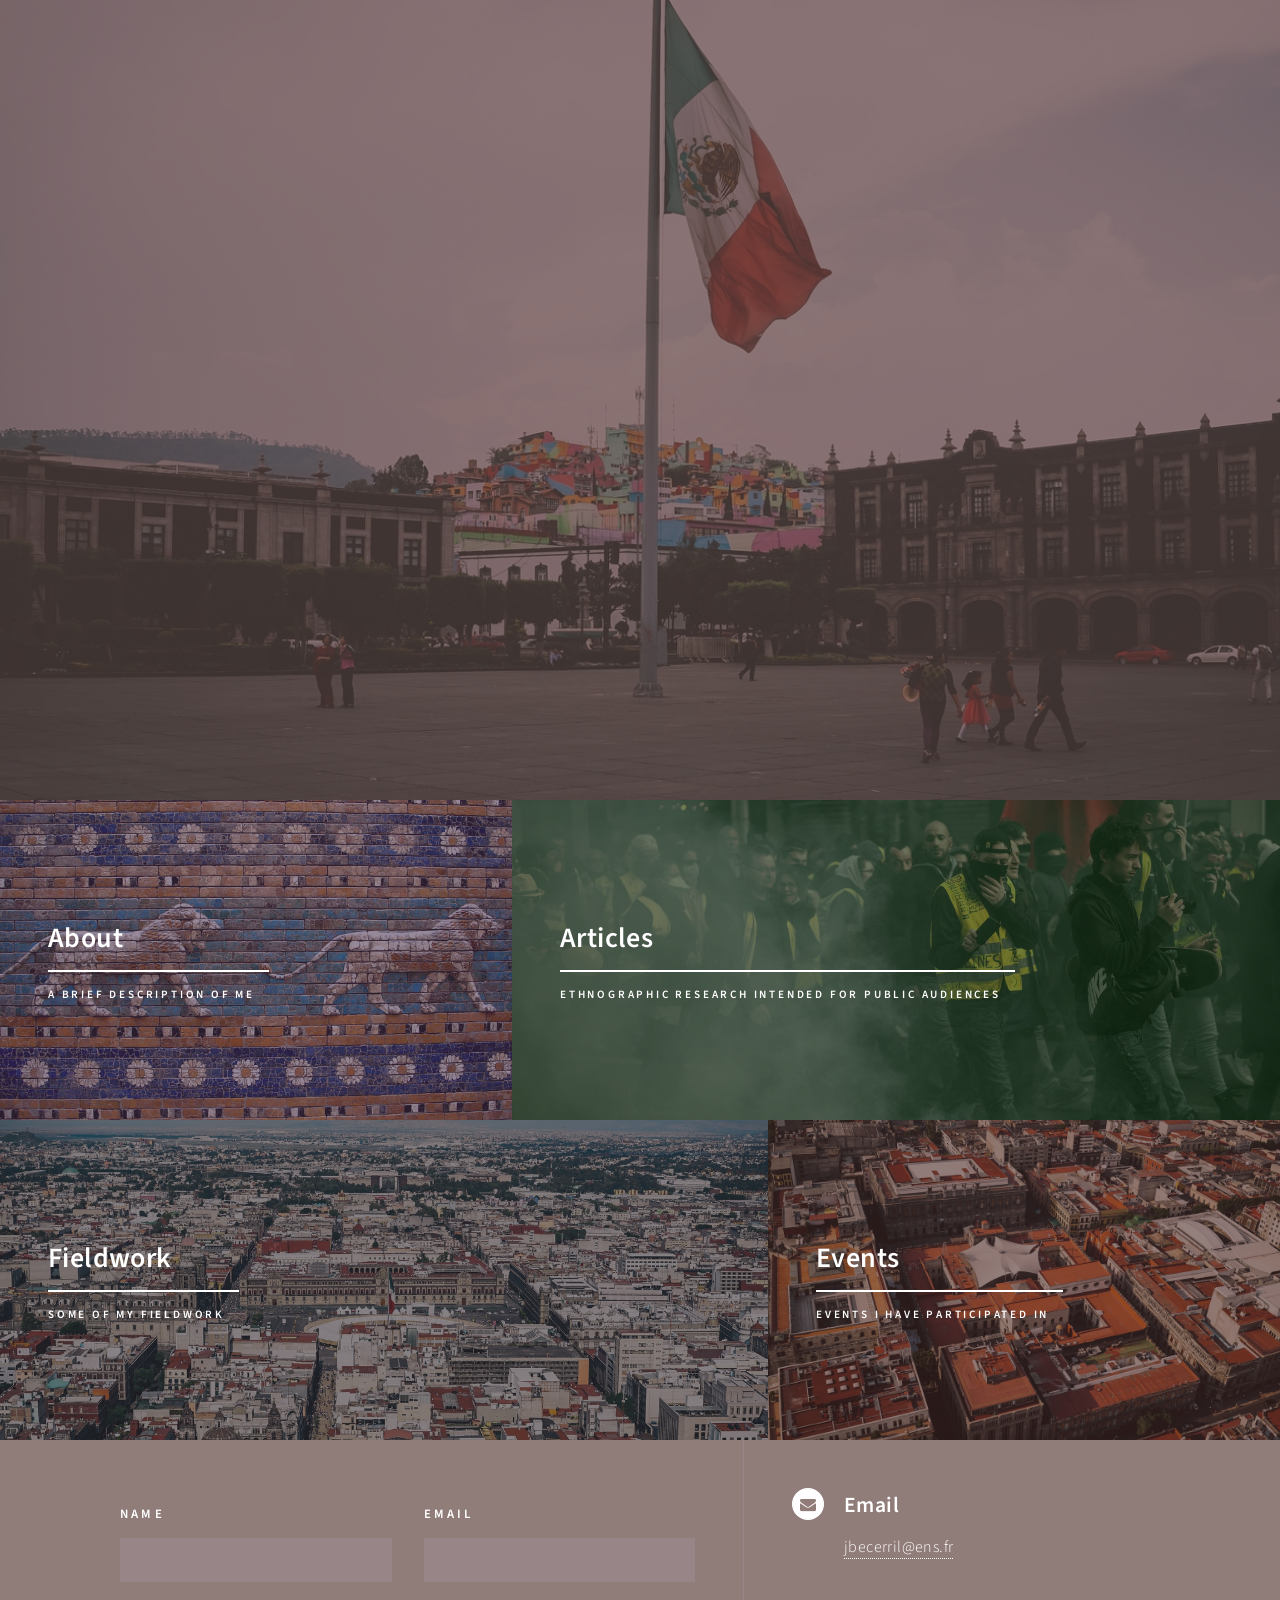
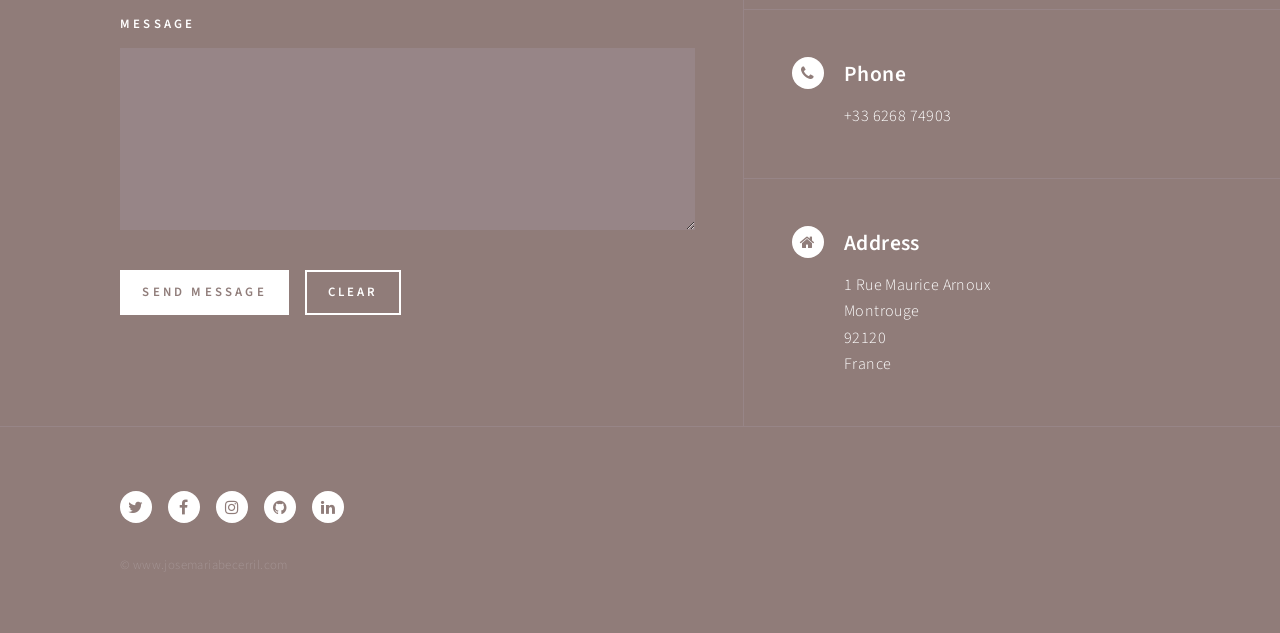
==== index.html @ acc0a47c "Updates" ====
<!DOCTYPE html><html><head><meta charSet="utf-8"/><meta http-equiv="x-ua-compatible" content="ie=edge"/><meta name="viewport" content="width=device-width, initial-scale=1, shrink-to-fit=no"/><style data-href="/styles.4d362a9e0bb2871813bd.css">@import url(https://fonts.googleapis.com/css?family=Source+Sans+Pro:300,300italic,600,600italic);
/*!
 *  Font Awesome 4.7.0 by @davegandy - http://fontawesome.io - @fontawesome
 *  License - http://fontawesome.io/license (Font: SIL OFL 1.1, CSS: MIT License)
 */@font-face{font-family:FontAwesome;src:url(/static/fontawesome-webfont-674f50d287a8c48dc19ba404d20fe713.eot);src:url(/static/fontawesome-webfont-674f50d287a8c48dc19ba404d20fe713.eot?#iefix&v=4.7.0) format("embedded-opentype"),url(/static/fontawesome-webfont-af7ae505a9eed503f8b8e6982036873e.woff2) format("woff2"),url(/static/fontawesome-webfont-fee66e712a8a08eef5805a46892932ad.woff) format("woff"),url(/static/fontawesome-webfont-b06871f281fee6b241d60582ae9369b9.ttf) format("truetype"),url(/static/fontawesome-webfont-acf3dcb7ff752b5296ca23ba2c7c2606.svg#fontawesomeregular) format("svg");font-weight:400;font-style:normal}.fa{display:inline-block;font:normal normal normal 14px/1 FontAwesome;font-size:inherit;text-rendering:auto;-webkit-font-smoothing:antialiased;-moz-osx-font-smoothing:grayscale}.fa-lg{font-size:1.33333333em;line-height:.75em;vertical-align:-15%}.fa-2x{font-size:2em}.fa-3x{font-size:3em}.fa-4x{font-size:4em}.fa-5x{font-size:5em}.fa-fw{width:1.28571429em;text-align:center}.fa-ul{padding-left:0;margin-left:2.14285714em;list-style-type:none}.fa-ul>li{position:relative}.fa-li{position:absolute;left:-2.14285714em;width:2.14285714em;top:.14285714em;text-align:center}.fa-li.fa-lg{left:-1.85714286em}.fa-border{padding:.2em .25em .15em;border:.08em solid #eee;border-radius:.1em}.fa-pull-left{float:left}.fa-pull-right{float:right}.fa.fa-pull-left{margin-right:.3em}.fa.fa-pull-right{margin-left:.3em}.pull-right{float:right}.pull-left{float:left}.fa.pull-left{margin-right:.3em}.fa.pull-right{margin-left:.3em}.fa-spin{animation:fa-spin 2s linear infinite}.fa-pulse{animation:fa-spin 1s steps(8) infinite}@keyframes fa-spin{0%{transform:rotate(0deg)}to{transform:rotate(359deg)}}.fa-rotate-90{-ms-filter:"progid:DXImageTransform.Microsoft.BasicImage(rotation=1)";transform:rotate(90deg)}.fa-rotate-180{-ms-filter:"progid:DXImageTransform.Microsoft.BasicImage(rotation=2)";transform:rotate(180deg)}.fa-rotate-270{-ms-filter:"progid:DXImageTransform.Microsoft.BasicImage(rotation=3)";transform:rotate(270deg)}.fa-flip-horizontal{-ms-filter:"progid:DXImageTransform.Microsoft.BasicImage(rotation=0, mirror=1)";transform:scaleX(-1)}.fa-flip-vertical{-ms-filter:"progid:DXImageTransform.Microsoft.BasicImage(rotation=2, mirror=1)";transform:scaleY(-1)}:root .fa-flip-horizontal,:root .fa-flip-vertical,:root .fa-rotate-90,:root .fa-rotate-180,:root .fa-rotate-270{-webkit-filter:none;filter:none}.fa-stack{position:relative;display:inline-block;width:2em;height:2em;line-height:2em;vertical-align:middle}.fa-stack-1x,.fa-stack-2x{position:absolute;left:0;width:100%;text-align:center}.fa-stack-1x{line-height:inherit}.fa-stack-2x{font-size:2em}.fa-inverse{color:#fff}.fa-glass:before{content:"\F000"}.fa-music:before{content:"\F001"}.fa-search:before{content:"\F002"}.fa-envelope-o:before{content:"\F003"}.fa-heart:before{content:"\F004"}.fa-star:before{content:"\F005"}.fa-star-o:before{content:"\F006"}.fa-user:before{content:"\F007"}.fa-film:before{content:"\F008"}.fa-th-large:before{content:"\F009"}.fa-th:before{content:"\F00A"}.fa-th-list:before{content:"\F00B"}.fa-check:before{content:"\F00C"}.fa-close:before,.fa-remove:before,.fa-times:before{content:"\F00D"}.fa-search-plus:before{content:"\F00E"}.fa-search-minus:before{content:"\F010"}.fa-power-off:before{content:"\F011"}.fa-signal:before{content:"\F012"}.fa-cog:before,.fa-gear:before{content:"\F013"}.fa-trash-o:before{content:"\F014"}.fa-home:before{content:"\F015"}.fa-file-o:before{content:"\F016"}.fa-clock-o:before{content:"\F017"}.fa-road:before{content:"\F018"}.fa-download:before{content:"\F019"}.fa-arrow-circle-o-down:before{content:"\F01A"}.fa-arrow-circle-o-up:before{content:"\F01B"}.fa-inbox:before{content:"\F01C"}.fa-play-circle-o:before{content:"\F01D"}.fa-repeat:before,.fa-rotate-right:before{content:"\F01E"}.fa-refresh:before{content:"\F021"}.fa-list-alt:before{content:"\F022"}.fa-lock:before{content:"\F023"}.fa-flag:before{content:"\F024"}.fa-headphones:before{content:"\F025"}.fa-volume-off:before{content:"\F026"}.fa-volume-down:before{content:"\F027"}.fa-volume-up:before{content:"\F028"}.fa-qrcode:before{content:"\F029"}.fa-barcode:before{content:"\F02A"}.fa-tag:before{content:"\F02B"}.fa-tags:before{content:"\F02C"}.fa-book:before{content:"\F02D"}.fa-bookmark:before{content:"\F02E"}.fa-print:before{content:"\F02F"}.fa-camera:before{content:"\F030"}.fa-font:before{content:"\F031"}.fa-bold:before{content:"\F032"}.fa-italic:before{content:"\F033"}.fa-text-height:before{content:"\F034"}.fa-text-width:before{content:"\F035"}.fa-align-left:before{content:"\F036"}.fa-align-center:before{content:"\F037"}.fa-align-right:before{content:"\F038"}.fa-align-justify:before{content:"\F039"}.fa-list:before{content:"\F03A"}.fa-dedent:before,.fa-outdent:before{content:"\F03B"}.fa-indent:before{content:"\F03C"}.fa-video-camera:before{content:"\F03D"}.fa-image:before,.fa-photo:before,.fa-picture-o:before{content:"\F03E"}.fa-pencil:before{content:"\F040"}.fa-map-marker:before{content:"\F041"}.fa-adjust:before{content:"\F042"}.fa-tint:before{content:"\F043"}.fa-edit:before,.fa-pencil-square-o:before{content:"\F044"}.fa-share-square-o:before{content:"\F045"}.fa-check-square-o:before{content:"\F046"}.fa-arrows:before{content:"\F047"}.fa-step-backward:before{content:"\F048"}.fa-fast-backward:before{content:"\F049"}.fa-backward:before{content:"\F04A"}.fa-play:before{content:"\F04B"}.fa-pause:before{content:"\F04C"}.fa-stop:before{content:"\F04D"}.fa-forward:before{content:"\F04E"}.fa-fast-forward:before{content:"\F050"}.fa-step-forward:before{content:"\F051"}.fa-eject:before{content:"\F052"}.fa-chevron-left:before{content:"\F053"}.fa-chevron-right:before{content:"\F054"}.fa-plus-circle:before{content:"\F055"}.fa-minus-circle:before{content:"\F056"}.fa-times-circle:before{content:"\F057"}.fa-check-circle:before{content:"\F058"}.fa-question-circle:before{content:"\F059"}.fa-info-circle:before{content:"\F05A"}.fa-crosshairs:before{content:"\F05B"}.fa-times-circle-o:before{content:"\F05C"}.fa-check-circle-o:before{content:"\F05D"}.fa-ban:before{content:"\F05E"}.fa-arrow-left:before{content:"\F060"}.fa-arrow-right:before{content:"\F061"}.fa-arrow-up:before{content:"\F062"}.fa-arrow-down:before{content:"\F063"}.fa-mail-forward:before,.fa-share:before{content:"\F064"}.fa-expand:before{content:"\F065"}.fa-compress:before{content:"\F066"}.fa-plus:before{content:"\F067"}.fa-minus:before{content:"\F068"}.fa-asterisk:before{content:"\F069"}.fa-exclamation-circle:before{content:"\F06A"}.fa-gift:before{content:"\F06B"}.fa-leaf:before{content:"\F06C"}.fa-fire:before{content:"\F06D"}.fa-eye:before{content:"\F06E"}.fa-eye-slash:before{content:"\F070"}.fa-exclamation-triangle:before,.fa-warning:before{content:"\F071"}.fa-plane:before{content:"\F072"}.fa-calendar:before{content:"\F073"}.fa-random:before{content:"\F074"}.fa-comment:before{content:"\F075"}.fa-magnet:before{content:"\F076"}.fa-chevron-up:before{content:"\F077"}.fa-chevron-down:before{content:"\F078"}.fa-retweet:before{content:"\F079"}.fa-shopping-cart:before{content:"\F07A"}.fa-folder:before{content:"\F07B"}.fa-folder-open:before{content:"\F07C"}.fa-arrows-v:before{content:"\F07D"}.fa-arrows-h:before{content:"\F07E"}.fa-bar-chart-o:before,.fa-bar-chart:before{content:"\F080"}.fa-twitter-square:before{content:"\F081"}.fa-facebook-square:before{content:"\F082"}.fa-camera-retro:before{content:"\F083"}.fa-key:before{content:"\F084"}.fa-cogs:before,.fa-gears:before{content:"\F085"}.fa-comments:before{content:"\F086"}.fa-thumbs-o-up:before{content:"\F087"}.fa-thumbs-o-down:before{content:"\F088"}.fa-star-half:before{content:"\F089"}.fa-heart-o:before{content:"\F08A"}.fa-sign-out:before{content:"\F08B"}.fa-linkedin-square:before{content:"\F08C"}.fa-thumb-tack:before{content:"\F08D"}.fa-external-link:before{content:"\F08E"}.fa-sign-in:before{content:"\F090"}.fa-trophy:before{content:"\F091"}.fa-github-square:before{content:"\F092"}.fa-upload:before{content:"\F093"}.fa-lemon-o:before{content:"\F094"}.fa-phone:before{content:"\F095"}.fa-square-o:before{content:"\F096"}.fa-bookmark-o:before{content:"\F097"}.fa-phone-square:before{content:"\F098"}.fa-twitter:before{content:"\F099"}.fa-facebook-f:before,.fa-facebook:before{content:"\F09A"}.fa-github:before{content:"\F09B"}.fa-unlock:before{content:"\F09C"}.fa-credit-card:before{content:"\F09D"}.fa-feed:before,.fa-rss:before{content:"\F09E"}.fa-hdd-o:before{content:"\F0A0"}.fa-bullhorn:before{content:"\F0A1"}.fa-bell:before{content:"\F0F3"}.fa-certificate:before{content:"\F0A3"}.fa-hand-o-right:before{content:"\F0A4"}.fa-hand-o-left:before{content:"\F0A5"}.fa-hand-o-up:before{content:"\F0A6"}.fa-hand-o-down:before{content:"\F0A7"}.fa-arrow-circle-left:before{content:"\F0A8"}.fa-arrow-circle-right:before{content:"\F0A9"}.fa-arrow-circle-up:before{content:"\F0AA"}.fa-arrow-circle-down:before{content:"\F0AB"}.fa-globe:before{content:"\F0AC"}.fa-wrench:before{content:"\F0AD"}.fa-tasks:before{content:"\F0AE"}.fa-filter:before{content:"\F0B0"}.fa-briefcase:before{content:"\F0B1"}.fa-arrows-alt:before{content:"\F0B2"}.fa-group:before,.fa-users:before{content:"\F0C0"}.fa-chain:before,.fa-link:before{content:"\F0C1"}.fa-cloud:before{content:"\F0C2"}.fa-flask:before{content:"\F0C3"}.fa-cut:before,.fa-scissors:before{content:"\F0C4"}.fa-copy:before,.fa-files-o:before{content:"\F0C5"}.fa-paperclip:before{content:"\F0C6"}.fa-floppy-o:before,.fa-save:before{content:"\F0C7"}.fa-square:before{content:"\F0C8"}.fa-bars:before,.fa-navicon:before,.fa-reorder:before{content:"\F0C9"}.fa-list-ul:before{content:"\F0CA"}.fa-list-ol:before{content:"\F0CB"}.fa-strikethrough:before{content:"\F0CC"}.fa-underline:before{content:"\F0CD"}.fa-table:before{content:"\F0CE"}.fa-magic:before{content:"\F0D0"}.fa-truck:before{content:"\F0D1"}.fa-pinterest:before{content:"\F0D2"}.fa-pinterest-square:before{content:"\F0D3"}.fa-google-plus-square:before{content:"\F0D4"}.fa-google-plus:before{content:"\F0D5"}.fa-money:before{content:"\F0D6"}.fa-caret-down:before{content:"\F0D7"}.fa-caret-up:before{content:"\F0D8"}.fa-caret-left:before{content:"\F0D9"}.fa-caret-right:before{content:"\F0DA"}.fa-columns:before{content:"\F0DB"}.fa-sort:before,.fa-unsorted:before{content:"\F0DC"}.fa-sort-desc:before,.fa-sort-down:before{content:"\F0DD"}.fa-sort-asc:before,.fa-sort-up:before{content:"\F0DE"}.fa-envelope:before{content:"\F0E0"}.fa-linkedin:before{content:"\F0E1"}.fa-rotate-left:before,.fa-undo:before{content:"\F0E2"}.fa-gavel:before,.fa-legal:before{content:"\F0E3"}.fa-dashboard:before,.fa-tachometer:before{content:"\F0E4"}.fa-comment-o:before{content:"\F0E5"}.fa-comments-o:before{content:"\F0E6"}.fa-bolt:before,.fa-flash:before{content:"\F0E7"}.fa-sitemap:before{content:"\F0E8"}.fa-umbrella:before{content:"\F0E9"}.fa-clipboard:before,.fa-paste:before{content:"\F0EA"}.fa-lightbulb-o:before{content:"\F0EB"}.fa-exchange:before{content:"\F0EC"}.fa-cloud-download:before{content:"\F0ED"}.fa-cloud-upload:before{content:"\F0EE"}.fa-user-md:before{content:"\F0F0"}.fa-stethoscope:before{content:"\F0F1"}.fa-suitcase:before{content:"\F0F2"}.fa-bell-o:before{content:"\F0A2"}.fa-coffee:before{content:"\F0F4"}.fa-cutlery:before{content:"\F0F5"}.fa-file-text-o:before{content:"\F0F6"}.fa-building-o:before{content:"\F0F7"}.fa-hospital-o:before{content:"\F0F8"}.fa-ambulance:before{content:"\F0F9"}.fa-medkit:before{content:"\F0FA"}.fa-fighter-jet:before{content:"\F0FB"}.fa-beer:before{content:"\F0FC"}.fa-h-square:before{content:"\F0FD"}.fa-plus-square:before{content:"\F0FE"}.fa-angle-double-left:before{content:"\F100"}.fa-angle-double-right:before{content:"\F101"}.fa-angle-double-up:before{content:"\F102"}.fa-angle-double-down:before{content:"\F103"}.fa-angle-left:before{content:"\F104"}.fa-angle-right:before{content:"\F105"}.fa-angle-up:before{content:"\F106"}.fa-angle-down:before{content:"\F107"}.fa-desktop:before{content:"\F108"}.fa-laptop:before{content:"\F109"}.fa-tablet:before{content:"\F10A"}.fa-mobile-phone:before,.fa-mobile:before{content:"\F10B"}.fa-circle-o:before{content:"\F10C"}.fa-quote-left:before{content:"\F10D"}.fa-quote-right:before{content:"\F10E"}.fa-spinner:before{content:"\F110"}.fa-circle:before{content:"\F111"}.fa-mail-reply:before,.fa-reply:before{content:"\F112"}.fa-github-alt:before{content:"\F113"}.fa-folder-o:before{content:"\F114"}.fa-folder-open-o:before{content:"\F115"}.fa-smile-o:before{content:"\F118"}.fa-frown-o:before{content:"\F119"}.fa-meh-o:before{content:"\F11A"}.fa-gamepad:before{content:"\F11B"}.fa-keyboard-o:before{content:"\F11C"}.fa-flag-o:before{content:"\F11D"}.fa-flag-checkered:before{content:"\F11E"}.fa-terminal:before{content:"\F120"}.fa-code:before{content:"\F121"}.fa-mail-reply-all:before,.fa-reply-all:before{content:"\F122"}.fa-star-half-empty:before,.fa-star-half-full:before,.fa-star-half-o:before{content:"\F123"}.fa-location-arrow:before{content:"\F124"}.fa-crop:before{content:"\F125"}.fa-code-fork:before{content:"\F126"}.fa-chain-broken:before,.fa-unlink:before{content:"\F127"}.fa-question:before{content:"\F128"}.fa-info:before{content:"\F129"}.fa-exclamation:before{content:"\F12A"}.fa-superscript:before{content:"\F12B"}.fa-subscript:before{content:"\F12C"}.fa-eraser:before{content:"\F12D"}.fa-puzzle-piece:before{content:"\F12E"}.fa-microphone:before{content:"\F130"}.fa-microphone-slash:before{content:"\F131"}.fa-shield:before{content:"\F132"}.fa-calendar-o:before{content:"\F133"}.fa-fire-extinguisher:before{content:"\F134"}.fa-rocket:before{content:"\F135"}.fa-maxcdn:before{content:"\F136"}.fa-chevron-circle-left:before{content:"\F137"}.fa-chevron-circle-right:before{content:"\F138"}.fa-chevron-circle-up:before{content:"\F139"}.fa-chevron-circle-down:before{content:"\F13A"}.fa-html5:before{content:"\F13B"}.fa-css3:before{content:"\F13C"}.fa-anchor:before{content:"\F13D"}.fa-unlock-alt:before{content:"\F13E"}.fa-bullseye:before{content:"\F140"}.fa-ellipsis-h:before{content:"\F141"}.fa-ellipsis-v:before{content:"\F142"}.fa-rss-square:before{content:"\F143"}.fa-play-circle:before{content:"\F144"}.fa-ticket:before{content:"\F145"}.fa-minus-square:before{content:"\F146"}.fa-minus-square-o:before{content:"\F147"}.fa-level-up:before{content:"\F148"}.fa-level-down:before{content:"\F149"}.fa-check-square:before{content:"\F14A"}.fa-pencil-square:before{content:"\F14B"}.fa-external-link-square:before{content:"\F14C"}.fa-share-square:before{content:"\F14D"}.fa-compass:before{content:"\F14E"}.fa-caret-square-o-down:before,.fa-toggle-down:before{content:"\F150"}.fa-caret-square-o-up:before,.fa-toggle-up:before{content:"\F151"}.fa-caret-square-o-right:before,.fa-toggle-right:before{content:"\F152"}.fa-eur:before,.fa-euro:before{content:"\F153"}.fa-gbp:before{content:"\F154"}.fa-dollar:before,.fa-usd:before{content:"\F155"}.fa-inr:before,.fa-rupee:before{content:"\F156"}.fa-cny:before,.fa-jpy:before,.fa-rmb:before,.fa-yen:before{content:"\F157"}.fa-rouble:before,.fa-rub:before,.fa-ruble:before{content:"\F158"}.fa-krw:before,.fa-won:before{content:"\F159"}.fa-bitcoin:before,.fa-btc:before{content:"\F15A"}.fa-file:before{content:"\F15B"}.fa-file-text:before{content:"\F15C"}.fa-sort-alpha-asc:before{content:"\F15D"}.fa-sort-alpha-desc:before{content:"\F15E"}.fa-sort-amount-asc:before{content:"\F160"}.fa-sort-amount-desc:before{content:"\F161"}.fa-sort-numeric-asc:before{content:"\F162"}.fa-sort-numeric-desc:before{content:"\F163"}.fa-thumbs-up:before{content:"\F164"}.fa-thumbs-down:before{content:"\F165"}.fa-youtube-square:before{content:"\F166"}.fa-youtube:before{content:"\F167"}.fa-xing:before{content:"\F168"}.fa-xing-square:before{content:"\F169"}.fa-youtube-play:before{content:"\F16A"}.fa-dropbox:before{content:"\F16B"}.fa-stack-overflow:before{content:"\F16C"}.fa-instagram:before{content:"\F16D"}.fa-flickr:before{content:"\F16E"}.fa-adn:before{content:"\F170"}.fa-bitbucket:before{content:"\F171"}.fa-bitbucket-square:before{content:"\F172"}.fa-tumblr:before{content:"\F173"}.fa-tumblr-square:before{content:"\F174"}.fa-long-arrow-down:before{content:"\F175"}.fa-long-arrow-up:before{content:"\F176"}.fa-long-arrow-left:before{content:"\F177"}.fa-long-arrow-right:before{content:"\F178"}.fa-apple:before{content:"\F179"}.fa-windows:before{content:"\F17A"}.fa-android:before{content:"\F17B"}.fa-linux:before{content:"\F17C"}.fa-dribbble:before{content:"\F17D"}.fa-skype:before{content:"\F17E"}.fa-foursquare:before{content:"\F180"}.fa-trello:before{content:"\F181"}.fa-female:before{content:"\F182"}.fa-male:before{content:"\F183"}.fa-gittip:before,.fa-gratipay:before{content:"\F184"}.fa-sun-o:before{content:"\F185"}.fa-moon-o:before{content:"\F186"}.fa-archive:before{content:"\F187"}.fa-bug:before{content:"\F188"}.fa-vk:before{content:"\F189"}.fa-weibo:before{content:"\F18A"}.fa-renren:before{content:"\F18B"}.fa-pagelines:before{content:"\F18C"}.fa-stack-exchange:before{content:"\F18D"}.fa-arrow-circle-o-right:before{content:"\F18E"}.fa-arrow-circle-o-left:before{content:"\F190"}.fa-caret-square-o-left:before,.fa-toggle-left:before{content:"\F191"}.fa-dot-circle-o:before{content:"\F192"}.fa-wheelchair:before{content:"\F193"}.fa-vimeo-square:before{content:"\F194"}.fa-try:before,.fa-turkish-lira:before{content:"\F195"}.fa-plus-square-o:before{content:"\F196"}.fa-space-shuttle:before{content:"\F197"}.fa-slack:before{content:"\F198"}.fa-envelope-square:before{content:"\F199"}.fa-wordpress:before{content:"\F19A"}.fa-openid:before{content:"\F19B"}.fa-bank:before,.fa-institution:before,.fa-university:before{content:"\F19C"}.fa-graduation-cap:before,.fa-mortar-board:before{content:"\F19D"}.fa-yahoo:before{content:"\F19E"}.fa-google:before{content:"\F1A0"}.fa-reddit:before{content:"\F1A1"}.fa-reddit-square:before{content:"\F1A2"}.fa-stumbleupon-circle:before{content:"\F1A3"}.fa-stumbleupon:before{content:"\F1A4"}.fa-delicious:before{content:"\F1A5"}.fa-digg:before{content:"\F1A6"}.fa-pied-piper-pp:before{content:"\F1A7"}.fa-pied-piper-alt:before{content:"\F1A8"}.fa-drupal:before{content:"\F1A9"}.fa-joomla:before{content:"\F1AA"}.fa-language:before{content:"\F1AB"}.fa-fax:before{content:"\F1AC"}.fa-building:before{content:"\F1AD"}.fa-child:before{content:"\F1AE"}.fa-paw:before{content:"\F1B0"}.fa-spoon:before{content:"\F1B1"}.fa-cube:before{content:"\F1B2"}.fa-cubes:before{content:"\F1B3"}.fa-behance:before{content:"\F1B4"}.fa-behance-square:before{content:"\F1B5"}.fa-steam:before{content:"\F1B6"}.fa-steam-square:before{content:"\F1B7"}.fa-recycle:before{content:"\F1B8"}.fa-automobile:before,.fa-car:before{content:"\F1B9"}.fa-cab:before,.fa-taxi:before{content:"\F1BA"}.fa-tree:before{content:"\F1BB"}.fa-spotify:before{content:"\F1BC"}.fa-deviantart:before{content:"\F1BD"}.fa-soundcloud:before{content:"\F1BE"}.fa-database:before{content:"\F1C0"}.fa-file-pdf-o:before{content:"\F1C1"}.fa-file-word-o:before{content:"\F1C2"}.fa-file-excel-o:before{content:"\F1C3"}.fa-file-powerpoint-o:before{content:"\F1C4"}.fa-file-image-o:before,.fa-file-photo-o:before,.fa-file-picture-o:before{content:"\F1C5"}.fa-file-archive-o:before,.fa-file-zip-o:before{content:"\F1C6"}.fa-file-audio-o:before,.fa-file-sound-o:before{content:"\F1C7"}.fa-file-movie-o:before,.fa-file-video-o:before{content:"\F1C8"}.fa-file-code-o:before{content:"\F1C9"}.fa-vine:before{content:"\F1CA"}.fa-codepen:before{content:"\F1CB"}.fa-jsfiddle:before{content:"\F1CC"}.fa-life-bouy:before,.fa-life-buoy:before,.fa-life-ring:before,.fa-life-saver:before,.fa-support:before{content:"\F1CD"}.fa-circle-o-notch:before{content:"\F1CE"}.fa-ra:before,.fa-rebel:before,.fa-resistance:before{content:"\F1D0"}.fa-empire:before,.fa-ge:before{content:"\F1D1"}.fa-git-square:before{content:"\F1D2"}.fa-git:before{content:"\F1D3"}.fa-hacker-news:before,.fa-y-combinator-square:before,.fa-yc-square:before{content:"\F1D4"}.fa-tencent-weibo:before{content:"\F1D5"}.fa-qq:before{content:"\F1D6"}.fa-wechat:before,.fa-weixin:before{content:"\F1D7"}.fa-paper-plane:before,.fa-send:before{content:"\F1D8"}.fa-paper-plane-o:before,.fa-send-o:before{content:"\F1D9"}.fa-history:before{content:"\F1DA"}.fa-circle-thin:before{content:"\F1DB"}.fa-header:before{content:"\F1DC"}.fa-paragraph:before{content:"\F1DD"}.fa-sliders:before{content:"\F1DE"}.fa-share-alt:before{content:"\F1E0"}.fa-share-alt-square:before{content:"\F1E1"}.fa-bomb:before{content:"\F1E2"}.fa-futbol-o:before,.fa-soccer-ball-o:before{content:"\F1E3"}.fa-tty:before{content:"\F1E4"}.fa-binoculars:before{content:"\F1E5"}.fa-plug:before{content:"\F1E6"}.fa-slideshare:before{content:"\F1E7"}.fa-twitch:before{content:"\F1E8"}.fa-yelp:before{content:"\F1E9"}.fa-newspaper-o:before{content:"\F1EA"}.fa-wifi:before{content:"\F1EB"}.fa-calculator:before{content:"\F1EC"}.fa-paypal:before{content:"\F1ED"}.fa-google-wallet:before{content:"\F1EE"}.fa-cc-visa:before{content:"\F1F0"}.fa-cc-mastercard:before{content:"\F1F1"}.fa-cc-discover:before{content:"\F1F2"}.fa-cc-amex:before{content:"\F1F3"}.fa-cc-paypal:before{content:"\F1F4"}.fa-cc-stripe:before{content:"\F1F5"}.fa-bell-slash:before{content:"\F1F6"}.fa-bell-slash-o:before{content:"\F1F7"}.fa-trash:before{content:"\F1F8"}.fa-copyright:before{content:"\F1F9"}.fa-at:before{content:"\F1FA"}.fa-eyedropper:before{content:"\F1FB"}.fa-paint-brush:before{content:"\F1FC"}.fa-birthday-cake:before{content:"\F1FD"}.fa-area-chart:before{content:"\F1FE"}.fa-pie-chart:before{content:"\F200"}.fa-line-chart:before{content:"\F201"}.fa-lastfm:before{content:"\F202"}.fa-lastfm-square:before{content:"\F203"}.fa-toggle-off:before{content:"\F204"}.fa-toggle-on:before{content:"\F205"}.fa-bicycle:before{content:"\F206"}.fa-bus:before{content:"\F207"}.fa-ioxhost:before{content:"\F208"}.fa-angellist:before{content:"\F209"}.fa-cc:before{content:"\F20A"}.fa-ils:before,.fa-shekel:before,.fa-sheqel:before{content:"\F20B"}.fa-meanpath:before{content:"\F20C"}.fa-buysellads:before{content:"\F20D"}.fa-connectdevelop:before{content:"\F20E"}.fa-dashcube:before{content:"\F210"}.fa-forumbee:before{content:"\F211"}.fa-leanpub:before{content:"\F212"}.fa-sellsy:before{content:"\F213"}.fa-shirtsinbulk:before{content:"\F214"}.fa-simplybuilt:before{content:"\F215"}.fa-skyatlas:before{content:"\F216"}.fa-cart-plus:before{content:"\F217"}.fa-cart-arrow-down:before{content:"\F218"}.fa-diamond:before{content:"\F219"}.fa-ship:before{content:"\F21A"}.fa-user-secret:before{content:"\F21B"}.fa-motorcycle:before{content:"\F21C"}.fa-street-view:before{content:"\F21D"}.fa-heartbeat:before{content:"\F21E"}.fa-venus:before{content:"\F221"}.fa-mars:before{content:"\F222"}.fa-mercury:before{content:"\F223"}.fa-intersex:before,.fa-transgender:before{content:"\F224"}.fa-transgender-alt:before{content:"\F225"}.fa-venus-double:before{content:"\F226"}.fa-mars-double:before{content:"\F227"}.fa-venus-mars:before{content:"\F228"}.fa-mars-stroke:before{content:"\F229"}.fa-mars-stroke-v:before{content:"\F22A"}.fa-mars-stroke-h:before{content:"\F22B"}.fa-neuter:before{content:"\F22C"}.fa-genderless:before{content:"\F22D"}.fa-facebook-official:before{content:"\F230"}.fa-pinterest-p:before{content:"\F231"}.fa-whatsapp:before{content:"\F232"}.fa-server:before{content:"\F233"}.fa-user-plus:before{content:"\F234"}.fa-user-times:before{content:"\F235"}.fa-bed:before,.fa-hotel:before{content:"\F236"}.fa-viacoin:before{content:"\F237"}.fa-train:before{content:"\F238"}.fa-subway:before{content:"\F239"}.fa-medium:before{content:"\F23A"}.fa-y-combinator:before,.fa-yc:before{content:"\F23B"}.fa-optin-monster:before{content:"\F23C"}.fa-opencart:before{content:"\F23D"}.fa-expeditedssl:before{content:"\F23E"}.fa-battery-4:before,.fa-battery-full:before,.fa-battery:before{content:"\F240"}.fa-battery-3:before,.fa-battery-three-quarters:before{content:"\F241"}.fa-battery-2:before,.fa-battery-half:before{content:"\F242"}.fa-battery-1:before,.fa-battery-quarter:before{content:"\F243"}.fa-battery-0:before,.fa-battery-empty:before{content:"\F244"}.fa-mouse-pointer:before{content:"\F245"}.fa-i-cursor:before{content:"\F246"}.fa-object-group:before{content:"\F247"}.fa-object-ungroup:before{content:"\F248"}.fa-sticky-note:before{content:"\F249"}.fa-sticky-note-o:before{content:"\F24A"}.fa-cc-jcb:before{content:"\F24B"}.fa-cc-diners-club:before{content:"\F24C"}.fa-clone:before{content:"\F24D"}.fa-balance-scale:before{content:"\F24E"}.fa-hourglass-o:before{content:"\F250"}.fa-hourglass-1:before,.fa-hourglass-start:before{content:"\F251"}.fa-hourglass-2:before,.fa-hourglass-half:before{content:"\F252"}.fa-hourglass-3:before,.fa-hourglass-end:before{content:"\F253"}.fa-hourglass:before{content:"\F254"}.fa-hand-grab-o:before,.fa-hand-rock-o:before{content:"\F255"}.fa-hand-paper-o:before,.fa-hand-stop-o:before{content:"\F256"}.fa-hand-scissors-o:before{content:"\F257"}.fa-hand-lizard-o:before{content:"\F258"}.fa-hand-spock-o:before{content:"\F259"}.fa-hand-pointer-o:before{content:"\F25A"}.fa-hand-peace-o:before{content:"\F25B"}.fa-trademark:before{content:"\F25C"}.fa-registered:before{content:"\F25D"}.fa-creative-commons:before{content:"\F25E"}.fa-gg:before{content:"\F260"}.fa-gg-circle:before{content:"\F261"}.fa-tripadvisor:before{content:"\F262"}.fa-odnoklassniki:before{content:"\F263"}.fa-odnoklassniki-square:before{content:"\F264"}.fa-get-pocket:before{content:"\F265"}.fa-wikipedia-w:before{content:"\F266"}.fa-safari:before{content:"\F267"}.fa-chrome:before{content:"\F268"}.fa-firefox:before{content:"\F269"}.fa-opera:before{content:"\F26A"}.fa-internet-explorer:before{content:"\F26B"}.fa-television:before,.fa-tv:before{content:"\F26C"}.fa-contao:before{content:"\F26D"}.fa-500px:before{content:"\F26E"}.fa-amazon:before{content:"\F270"}.fa-calendar-plus-o:before{content:"\F271"}.fa-calendar-minus-o:before{content:"\F272"}.fa-calendar-times-o:before{content:"\F273"}.fa-calendar-check-o:before{content:"\F274"}.fa-industry:before{content:"\F275"}.fa-map-pin:before{content:"\F276"}.fa-map-signs:before{content:"\F277"}.fa-map-o:before{content:"\F278"}.fa-map:before{content:"\F279"}.fa-commenting:before{content:"\F27A"}.fa-commenting-o:before{content:"\F27B"}.fa-houzz:before{content:"\F27C"}.fa-vimeo:before{content:"\F27D"}.fa-black-tie:before{content:"\F27E"}.fa-fonticons:before{content:"\F280"}.fa-reddit-alien:before{content:"\F281"}.fa-edge:before{content:"\F282"}.fa-credit-card-alt:before{content:"\F283"}.fa-codiepie:before{content:"\F284"}.fa-modx:before{content:"\F285"}.fa-fort-awesome:before{content:"\F286"}.fa-usb:before{content:"\F287"}.fa-product-hunt:before{content:"\F288"}.fa-mixcloud:before{content:"\F289"}.fa-scribd:before{content:"\F28A"}.fa-pause-circle:before{content:"\F28B"}.fa-pause-circle-o:before{content:"\F28C"}.fa-stop-circle:before{content:"\F28D"}.fa-stop-circle-o:before{content:"\F28E"}.fa-shopping-bag:before{content:"\F290"}.fa-shopping-basket:before{content:"\F291"}.fa-hashtag:before{content:"\F292"}.fa-bluetooth:before{content:"\F293"}.fa-bluetooth-b:before{content:"\F294"}.fa-percent:before{content:"\F295"}.fa-gitlab:before{content:"\F296"}.fa-wpbeginner:before{content:"\F297"}.fa-wpforms:before{content:"\F298"}.fa-envira:before{content:"\F299"}.fa-universal-access:before{content:"\F29A"}.fa-wheelchair-alt:before{content:"\F29B"}.fa-question-circle-o:before{content:"\F29C"}.fa-blind:before{content:"\F29D"}.fa-audio-description:before{content:"\F29E"}.fa-volume-control-phone:before{content:"\F2A0"}.fa-braille:before{content:"\F2A1"}.fa-assistive-listening-systems:before{content:"\F2A2"}.fa-american-sign-language-interpreting:before,.fa-asl-interpreting:before{content:"\F2A3"}.fa-deaf:before,.fa-deafness:before,.fa-hard-of-hearing:before{content:"\F2A4"}.fa-glide:before{content:"\F2A5"}.fa-glide-g:before{content:"\F2A6"}.fa-sign-language:before,.fa-signing:before{content:"\F2A7"}.fa-low-vision:before{content:"\F2A8"}.fa-viadeo:before{content:"\F2A9"}.fa-viadeo-square:before{content:"\F2AA"}.fa-snapchat:before{content:"\F2AB"}.fa-snapchat-ghost:before{content:"\F2AC"}.fa-snapchat-square:before{content:"\F2AD"}.fa-pied-piper:before{content:"\F2AE"}.fa-first-order:before{content:"\F2B0"}.fa-yoast:before{content:"\F2B1"}.fa-themeisle:before{content:"\F2B2"}.fa-google-plus-circle:before,.fa-google-plus-official:before{content:"\F2B3"}.fa-fa:before,.fa-font-awesome:before{content:"\F2B4"}.fa-handshake-o:before{content:"\F2B5"}.fa-envelope-open:before{content:"\F2B6"}.fa-envelope-open-o:before{content:"\F2B7"}.fa-linode:before{content:"\F2B8"}.fa-address-book:before{content:"\F2B9"}.fa-address-book-o:before{content:"\F2BA"}.fa-address-card:before,.fa-vcard:before{content:"\F2BB"}.fa-address-card-o:before,.fa-vcard-o:before{content:"\F2BC"}.fa-user-circle:before{content:"\F2BD"}.fa-user-circle-o:before{content:"\F2BE"}.fa-user-o:before{content:"\F2C0"}.fa-id-badge:before{content:"\F2C1"}.fa-drivers-license:before,.fa-id-card:before{content:"\F2C2"}.fa-drivers-license-o:before,.fa-id-card-o:before{content:"\F2C3"}.fa-quora:before{content:"\F2C4"}.fa-free-code-camp:before{content:"\F2C5"}.fa-telegram:before{content:"\F2C6"}.fa-thermometer-4:before,.fa-thermometer-full:before,.fa-thermometer:before{content:"\F2C7"}.fa-thermometer-3:before,.fa-thermometer-three-quarters:before{content:"\F2C8"}.fa-thermometer-2:before,.fa-thermometer-half:before{content:"\F2C9"}.fa-thermometer-1:before,.fa-thermometer-quarter:before{content:"\F2CA"}.fa-thermometer-0:before,.fa-thermometer-empty:before{content:"\F2CB"}.fa-shower:before{content:"\F2CC"}.fa-bath:before,.fa-bathtub:before,.fa-s15:before{content:"\F2CD"}.fa-podcast:before{content:"\F2CE"}.fa-window-maximize:before{content:"\F2D0"}.fa-window-minimize:before{content:"\F2D1"}.fa-window-restore:before{content:"\F2D2"}.fa-times-rectangle:before,.fa-window-close:before{content:"\F2D3"}.fa-times-rectangle-o:before,.fa-window-close-o:before{content:"\F2D4"}.fa-bandcamp:before{content:"\F2D5"}.fa-grav:before{content:"\F2D6"}.fa-etsy:before{content:"\F2D7"}.fa-imdb:before{content:"\F2D8"}.fa-ravelry:before{content:"\F2D9"}.fa-eercast:before{content:"\F2DA"}.fa-microchip:before{content:"\F2DB"}.fa-snowflake-o:before{content:"\F2DC"}.fa-superpowers:before{content:"\F2DD"}.fa-wpexplorer:before{content:"\F2DE"}.fa-meetup:before{content:"\F2E0"}.sr-only{position:absolute;width:1px;height:1px;padding:0;margin:-1px;overflow:hidden;clip:rect(0,0,0,0);border:0}.sr-only-focusable:active,.sr-only-focusable:focus{position:static;width:auto;height:auto;margin:0;overflow:visible;clip:auto}.mb-5{margin-bottom:2em}@media screen and (min-width:981px){.grid-wrapper{display:grid;grid-gap:0 2.25em;grid-template-columns:repeat(12,1fr);margin:0 auto;width:100%}.col-1{grid-column:span 1}.col-2{grid-column:span 2}.col-3{grid-column:span 3}.col-4{grid-column:span 4}.col-5{grid-column:span 5}.col-6{grid-column:span 6}.col-7{grid-column:span 7}.col-8{grid-column:span 8}.col-9{grid-column:span 9}.col-10{grid-column:span 10}.col-11{grid-column:span 11}.col-12{grid-column:span 12}}a,abbr,acronym,address,applet,article,aside,audio,b,big,blockquote,body,canvas,caption,center,cite,code,dd,del,details,dfn,div,dl,dt,em,embed,fieldset,figcaption,figure,footer,form,h1,h2,h3,h4,h5,h6,header,hgroup,html,i,iframe,img,ins,kbd,label,legend,li,mark,menu,nav,object,ol,output,p,pre,q,ruby,s,samp,section,small,span,strike,strong,sub,summary,sup,table,tbody,td,tfoot,th,thead,time,tr,tt,u,ul,var,video{margin:0;padding:0;border:0;font-size:100%;font:inherit;vertical-align:baseline}article,aside,details,figcaption,figure,footer,header,hgroup,menu,nav,section{display:block}body{line-height:1}ol,ul{list-style:none}blockquote,q{quotes:none}blockquote:after,blockquote:before,q:after,q:before{content:"";content:none}table{border-collapse:collapse;border-spacing:0}body{-webkit-text-size-adjust:none}*,:after,:before{box-sizing:border-box}@-ms-viewport{width:device-width}body{-ms-overflow-style:scrollbar}@media screen and (max-width:480px){body,html{min-width:320px}}body{background:rgba(87,57,53,.66)}body.is-loading *,body.is-loading :after,body.is-loading :before{animation:none!important;transition:none!important}body,input,select,textarea{color:#fff;font-family:Source Sans Pro,Helvetica,sans-serif;font-size:17pt;font-weight:300;letter-spacing:.025em;line-height:1.65}@media screen and (max-width:1680px){body,input,select,textarea{font-size:14pt}}@media screen and (max-width:1280px){body,input,select,textarea{font-size:12pt}}@media screen and (max-width:360px){body,input,select,textarea{font-size:11pt}}a{transition:color .2s ease-in-out,border-bottom-color .2s ease-in-out;border-bottom:1px dotted;color:inherit;text-decoration:none}a:hover{border-bottom-color:transparent;color:rgba(255,237,223,.66)!important}a:active{color:rgba(252,194,149,.66)!important}b,strong{color:#fff;font-weight:600}em,i{font-style:italic}p{margin:0 0 2em}h1,h2,h3,h4,h5,h6{color:#fff;font-weight:600;line-height:1.65;margin:0 0 1em}h1 a,h2 a,h3 a,h4 a,h5 a,h6 a{color:inherit;border-bottom:0}h1{font-size:2.5em}h2{font-size:1.75em}h3{font-size:1.35em}h4{font-size:1.1em}h5{font-size:.9em}h6{font-size:.7em}@media screen and (max-width:736px){h1{font-size:2em}h2{font-size:1.5em}h3{font-size:1.25em}}sub{top:.5em}sub,sup{font-size:.8em;position:relative}sup{top:-.5em}blockquote{border-left:4px solid rgba(212,212,255,.1);font-style:italic;margin:0 0 2em;padding:.5em 0 .5em 2em}code{background:rgba(212,212,255,.1);margin:0 .25em;padding:.25em .65em}code,pre{font-family:Courier New,monospace;font-size:.9em}pre{-webkit-overflow-scrolling:touch;margin:0 0 2em}pre code{display:block;line-height:1.75;padding:1em 1.5em;overflow-x:auto}hr{border:0;border-bottom:1px solid rgba(212,212,255,.1);margin:2em 0}hr.major{margin:3em 0}.align-left{text-align:left}.align-center{text-align:center}.align-right{text-align:right}article.special,section.special{text-align:center}header.major{width:-moz-max-content;width:-webkit-max-content;width:-ms-max-content;width:max-content;margin-bottom:2em}header.major>:first-child{margin-bottom:0;width:calc(100% + .5em)}header.major>:first-child:after{content:"";background-color:#fff;display:block;height:2px;margin:.325em 0 .5em;width:100%}header.major>p{font-size:.7em;font-weight:600;letter-spacing:.25em;margin-bottom:0;text-transform:uppercase}body.is-ie header.major>:first-child:after{max-width:9em}body.is-ie header.major>h1:after{max-width:100%!important}@media screen and (max-width:736px){header.major>p br{display:none}}form,form .field{margin:0 0 2em}form .field.half{width:50%;float:left;padding:0 0 0 1em}form .field.half.first{padding:0 1em 0 0}form>.actions{margin:2.5em 0 0!important}@media screen and (max-width:736px){form .field{margin:0 0 1.5em}form .field.half{padding:0 0 0 .75em}form .field.half.first{padding:0 .75em 0 0}form>.actions{margin:2em 0 0!important}}@media screen and (max-width:480px){form .field.half{width:100%;float:none;padding:0}form .field.half.first{padding:0}}label{color:#fff;display:block;font-size:.8em;font-weight:600;letter-spacing:.25em;margin:0 0 1em;text-transform:uppercase}input[type=email],input[type=password],input[type=search],input[type=tel],input[type=text],input[type=url],select,textarea{-moz-appearance:none;-webkit-appearance:none;-ms-appearance:none;appearance:none;background:rgba(212,212,255,.1);border:none;border-radius:0;color:inherit;display:block;outline:0;padding:0 1em;text-decoration:none;width:100%;resize:vertical}input[type=email]:invalid,input[type=password]:invalid,input[type=search]:invalid,input[type=tel]:invalid,input[type=text]:invalid,input[type=url]:invalid,select:invalid,textarea:invalid{box-shadow:none}input[type=email]:focus,input[type=password]:focus,input[type=search]:focus,input[type=tel]:focus,input[type=text]:focus,input[type=url]:focus,select:focus,textarea:focus{border-color:rgba(255,237,223,.66);box-shadow:0 0 0 2px rgba(255,237,223,.66)}.select-wrapper{text-decoration:none;display:block;position:relative}.select-wrapper:before{-moz-osx-font-smoothing:grayscale;-webkit-font-smoothing:antialiased;font-family:FontAwesome;font-style:normal;font-weight:400;text-transform:none!important;color:rgba(212,212,255,.1);content:"\F078";display:block;height:2.75em;line-height:2.75em;pointer-events:none;position:absolute;right:0;text-align:center;top:0;width:2.75em}.select-wrapper select::-ms-expand{display:none}input[type=email],input[type=password],input[type=search],input[type=tel],input[type=text],input[type=url],select{height:2.75em}textarea{padding:.75em 1em}input[type=checkbox],input[type=radio]{-moz-appearance:none;-webkit-appearance:none;-ms-appearance:none;appearance:none;display:block;float:left;margin-right:-2em;opacity:0;width:1em;z-index:-1}input[type=checkbox]+label,input[type=radio]+label{text-decoration:none;color:#fff;cursor:pointer;display:inline-block;font-weight:300;padding-left:2.65em;padding-right:.75em;position:relative}input[type=checkbox]+label:before,input[type=radio]+label:before{-moz-osx-font-smoothing:grayscale;-webkit-font-smoothing:antialiased;font-family:FontAwesome;font-style:normal;font-weight:400;text-transform:none!important;background:rgba(212,212,255,.1);content:"";display:inline-block;height:1.65em;left:0;letter-spacing:0;line-height:1.58125em;position:absolute;text-align:center;top:0;width:1.65em}input[type=checkbox]:checked+label:before,input[type=radio]:checked+label:before{background:#fff;border-color:rgba(255,237,223,.66);content:"\F00C";color:rgba(87,57,53,.66)}input[type=checkbox]:focus+label:before,input[type=radio]:focus+label:before{box-shadow:0 0 0 2px rgba(255,237,223,.66)}input[type=radio]+label:before{border-radius:100%}::-webkit-input-placeholder{color:rgba(244,244,255,.2)!important;opacity:1}:-moz-placeholder,::-moz-placeholder{color:rgba(244,244,255,.2)!important;opacity:1}:-ms-input-placeholder{color:rgba(244,244,255,.2)!important;opacity:1}.formerize-placeholder{color:rgba(244,244,255,.2)!important;opacity:1}.box{border:1px solid rgba(212,212,255,.1);margin-bottom:2em;padding:1.5em}.box>:last-child,.box>:last-child>:last-child,.box>:last-child>:last-child>:last-child{margin-bottom:0}.box.alt{border:0;border-radius:0;padding:0}.icon{text-decoration:none;border-bottom:none;position:relative}.icon:before{-moz-osx-font-smoothing:grayscale;-webkit-font-smoothing:antialiased;font-family:FontAwesome;font-style:normal;font-weight:400;text-transform:none!important}.icon>.label{display:none}.icon.alt:before{background-color:#fff;border-radius:100%;color:rgba(87,57,53,.66);display:inline-block;height:2em;line-height:2em;text-align:center;width:2em}a.icon.alt:before{transition:background-color .2s ease-in-out}a.icon.alt:hover:before{background-color:rgba(72,48,77,.66)}a.icon.alt:active:before{background-color:rgba(27,20,29,.66)}.image{border:0;display:inline-block;position:relative}.image img{display:block}.image.left,.image.right{max-width:30%}.image.left img,.image.right img{width:100%}.image.left{float:left;margin:0 1.5em 1.25em 0;top:.25em}.image.right{float:right;margin:0 0 1.25em 1.5em;top:.25em}.image.fit{display:block;margin:0 0 2em;width:100%}.image.fit img{width:100%}.image.main{display:block;margin:2.5em 0;width:100%}.image.main img{width:100%}@media screen and (max-width:736px){.image.main{margin:1.5em 0}}ol{list-style:decimal;margin:0 0 2em;padding-left:1.25em}ol li{padding-left:.25em}ul{list-style:disc;margin:0 0 2em;padding-left:1em}ul li{padding-left:.5em}ul.alt{list-style:none;padding-left:0}ul.alt li{border-top:1px solid rgba(212,212,255,.1);padding:.5em 0}ul.alt li:first-child{border-top:0;padding-top:0}ul.icons{cursor:default;list-style:none;padding-left:0}ul.icons li{display:inline-block;padding:0 1em 0 0}ul.icons li:last-child{padding-right:0}@media screen and (max-width:736px){ul.icons li{padding:0 .75em 0 0}}ul.actions{cursor:default;list-style:none;padding-left:0}ul.actions li{display:inline-block;padding:0 1em 0 0;vertical-align:middle}ul.actions li:last-child{padding-right:0}ul.actions.small li{padding:0 1em 0 0}ul.actions.vertical li{display:block;padding:1em 0 0}ul.actions.vertical li:first-child{padding-top:0}ul.actions.vertical li>*{margin-bottom:0}ul.actions.vertical.small li:first-child{padding-top:0}ul.actions.fit{display:table;margin-left:-1em;padding:0;table-layout:fixed;width:calc(100% + 1em)}ul.actions.fit li{display:table-cell;padding:0 0 0 1em}ul.actions.fit li>*{margin-bottom:0}ul.actions.fit.small{margin-left:-1em;width:calc(100% + 1em)}ul.actions.fit.small li{padding:0 0 0 1em}ul.pagination{cursor:default;list-style:none;padding-left:0}ul.pagination li{display:inline-block;padding-left:0;vertical-align:middle}ul.pagination li>.page{transition:background-color .2s ease-in-out,color .2s ease-in-out;border-bottom:0;display:inline-block;font-size:.8em;font-weight:600;height:1.5em;line-height:1.5em;margin:0 .125em;min-width:1.5em;padding:0 .5em;text-align:center}ul.pagination li>.page.active{background-color:#fff;color:rgba(87,57,53,.66)}ul.pagination li>.page.active:hover{background-color:rgba(255,237,223,.66);color:rgba(87,57,53,.66)!important}ul.pagination li>.page.active:active{background-color:rgba(252,194,149,.66)}ul.pagination li:first-child{padding-right:.75em}ul.pagination li:last-child{padding-left:.75em}@media screen and (max-width:480px){ul.pagination li:nth-child(n+2):nth-last-child(n+2){display:none}ul.pagination li:first-child{padding-right:0}}dl{margin:0 0 2em}dl dt{display:block;font-weight:600;margin:0 0 1em}dl dd{margin-left:2em}.table-wrapper{-webkit-overflow-scrolling:touch;overflow-x:auto}table{margin:0 0 2em;width:100%}table tbody tr{border:1px solid rgba(212,212,255,.1);border-left:0;border-right:0}table tbody tr:nth-child(odd){background-color:rgba(212,212,255,.1)}table td{padding:.75em}table th{color:#fff;font-size:.9em;font-weight:600;padding:0 .75em .75em;text-align:left}table thead{border-bottom:2px solid rgba(212,212,255,.1)}table tfoot{border-top:2px solid rgba(212,212,255,.1)}table.alt{border-collapse:separate}table.alt tbody tr td{border-color:rgba(212,212,255,.1);border-style:solid;border-width:0 1px 1px 0}table.alt tbody tr td:first-child{border-left-width:1px}table.alt tbody tr:first-child td{border-top-width:1px}table.alt thead{border-bottom:0}table.alt tfoot{border-top:0}.button,button,input[type=button],input[type=reset],input[type=submit]{-moz-appearance:none;-webkit-appearance:none;-ms-appearance:none;appearance:none;transition:background-color .2s ease-in-out,box-shadow .2s ease-in-out,color .2s ease-in-out;background-color:transparent;border:0;border-radius:0;box-shadow:inset 0 0 0 2px #fff;color:#fff;cursor:pointer;display:inline-block;font-size:.8em;font-weight:600;height:3.5em;letter-spacing:.25em;line-height:3.5em;padding:0 1.75em;text-align:center;text-decoration:none;text-transform:uppercase;white-space:nowrap}.button:active,.button:hover,button:active,button:hover,input[type=button]:active,input[type=button]:hover,input[type=reset]:active,input[type=reset]:hover,input[type=submit]:active,input[type=submit]:hover{box-shadow:inset 0 0 0 2px rgba(255,237,223,.66);color:rgba(255,237,223,.66)}.button:active,button:active,input[type=button]:active,input[type=reset]:active,input[type=submit]:active{background-color:rgba(255,237,223,0);box-shadow:inset 0 0 0 2px rgba(252,194,149,.66);color:rgba(252,194,149,.66)}.button.icon:before,button.icon:before,input[type=button].icon:before,input[type=reset].icon:before,input[type=submit].icon:before{margin-right:.5em}.button.fit,button.fit,input[type=button].fit,input[type=reset].fit,input[type=submit].fit{display:block;margin:0 0 1em;width:100%}.button.small,button.small,input[type=button].small,input[type=reset].small,input[type=submit].small{font-size:.6em}.button.big,button.big,input[type=button].big,input[type=reset].big,input[type=submit].big{font-size:1.25em;height:3em;line-height:3em}.button.next,button.next,input[type=button].next,input[type=reset].next,input[type=submit].next{padding-right:4.5em;position:relative}.button.next:after,.button.next:before,button.next:after,button.next:before,input[type=button].next:after,input[type=button].next:before,input[type=reset].next:after,input[type=reset].next:before,input[type=submit].next:after,input[type=submit].next:before{transition:opacity .2s ease-in-out;background-position:100%;background-repeat:no-repeat;background-size:36px 24px;content:"";display:block;height:100%;position:absolute;right:1.5em;top:0;vertical-align:middle;width:36px}.button.next:before,button.next:before,input[type=button].next:before,input[type=reset].next:before,input[type=submit].next:before{background-image:url("data:image/svg+xml;charset=utf8,%3Csvg xmlns='http://www.w3.org/2000/svg' xmlns:xlink='http://www.w3.org/1999/xlink' width='36px' height='24px' viewBox='0 0 36 24' zoomAndPan='disable'%3E%3Cstyle%3Eline %7B stroke: %23fff%3B stroke-width: 2px%3B %7D%3C/style%3E%3Cline x1='0' y1='12' x2='34' y2='12' /%3E%3Cline x1='25' y1='4' x2='34' y2='12.5' /%3E%3Cline x1='25' y1='20' x2='34' y2='11.5' /%3E%3C/svg%3E")}.button.next:after,button.next:after,input[type=button].next:after,input[type=reset].next:after,input[type=submit].next:after{background-image:url("data:image/svg+xml;charset=utf8,%3Csvg xmlns='http://www.w3.org/2000/svg' xmlns:xlink='http://www.w3.org/1999/xlink' width='36px' height='24px' viewBox='0 0 36 24' zoomAndPan='disable'%3E%3Cstyle%3Eline %7B stroke: rgba(255,237,223,0.66)%3B stroke-width: 2px%3B %7D%3C/style%3E%3Cline x1='0' y1='12' x2='34' y2='12' /%3E%3Cline x1='25' y1='4' x2='34' y2='12.5' /%3E%3Cline x1='25' y1='20' x2='34' y2='11.5' /%3E%3C/svg%3E");opacity:0;z-index:1}.button.next:active:after,.button.next:hover:after,button.next:active:after,button.next:hover:after,input[type=button].next:active:after,input[type=button].next:hover:after,input[type=reset].next:active:after,input[type=reset].next:hover:after,input[type=submit].next:active:after,input[type=submit].next:hover:after{opacity:1}@media screen and (max-width:1280px){.button.next,button.next,input[type=button].next,input[type=reset].next,input[type=submit].next{padding-right:5em}}.button.special,button.special,input[type=button].special,input[type=reset].special,input[type=submit].special{background-color:#fff;box-shadow:none;color:rgba(87,57,53,.66)}.button.special:active,.button.special:hover,button.special:active,button.special:hover,input[type=button].special:active,input[type=button].special:hover,input[type=reset].special:active,input[type=reset].special:hover,input[type=submit].special:active,input[type=submit].special:hover{background-color:rgba(255,237,223,.66);color:rgba(87,57,53,.66)!important}.button.special:active,button.special:active,input[type=button].special:active,input[type=reset].special:active,input[type=submit].special:active{background-color:rgba(252,194,149,.66)}.button.disabled,.button:disabled,button.disabled,button:disabled,input[type=button].disabled,input[type=button]:disabled,input[type=reset].disabled,input[type=reset]:disabled,input[type=submit].disabled,input[type=submit]:disabled{-moz-pointer-events:none;-webkit-pointer-events:none;-ms-pointer-events:none;pointer-events:none;cursor:default;opacity:.25}.tiles{display:-moz-flex;display:-ms-flex;display:flex;flex-wrap:wrap}.tiles,.tiles+*{border-top:0!important}.tiles article{-moz-align-items:center;-ms-align-items:center;align-items:center;display:-moz-flex;display:-ms-flex;display:flex;transition:transform .25s ease,opacity .25s ease,filter 1s ease,-webkit-filter 1s ease;padding:4em 4em 2em;background-position:50%;background-repeat:no-repeat;background-size:cover;cursor:default;height:40vh;max-height:40em;min-height:23em;overflow:hidden;position:relative;width:40%}.tiles article .image{display:none}.tiles article header{position:relative;z-index:3}.tiles article h3{font-size:1.75em}.tiles article h3 a:hover{color:inherit!important}.tiles article .link.primary{border:0;height:100%;left:0;position:absolute;top:0;width:100%;z-index:4}.tiles article:before{transition:opacity .5s ease;bottom:0;opacity:.85;z-index:2}.tiles article:after,.tiles article:before{content:"";display:block;height:100%;left:0;position:absolute;width:100%}.tiles article:after{background-color:rgba(87,57,53,0);top:0;z-index:1}.tiles article:hover:before{opacity:0}.tiles article.is-transitioning{transform:scale(.95);opacity:0}.tiles article:nth-child(4n-1),.tiles article:nth-child(4n-2){width:60%}.tiles article:nth-child(6n-5):before{background-color:rgba(72,48,77,.66)}.tiles article:nth-child(6n-4):before{background-color:rgba(0,37,0,.66)}.tiles article:nth-child(6n-3):before{background-color:rgba(48,41,47,.66)}.tiles article:nth-child(6n-2):before{background-color:rgba(70,37,33,.66)}.tiles article:nth-child(6n-1):before{background-color:hsla(0,0%,51%,.66)}.tiles article:nth-child(6n):before{background-color:rgba(255,237,223,.66)}@media screen and (max-width:1280px){.tiles article{padding:4em 3em 2em;height:30vh;max-height:30em;min-height:20em}}@media screen and (max-width:980px){.tiles article{width:50%!important}}@media screen and (max-width:736px){.tiles article{padding:3em 1.5em 1em;height:16em;max-height:none;min-height:0}.tiles article h3{font-size:1.5em}}@media screen and (max-width:480px){.tiles{display:block}.tiles article{height:20em;width:100%!important}}.contact-method{margin:0 0 2em;padding-left:3.25em;position:relative}.contact-method .icon{left:0;position:absolute;top:0}.contact-method h3{margin:0 0 .5em}.spotlights,.spotlights+*{border-top:0!important}.spotlights>section{display:-moz-flex;display:-ms-flex;display:flex;-moz-flex-direction:row;flex-direction:row;background-color:#5d3e3a}.spotlights>section>.image{background-position:50%;background-size:cover;border-radius:0;display:block;position:relative;width:30%}.spotlights>section>.image img{border-radius:0;display:block;width:100%}.spotlights>section>.image:before{background:rgba(87,57,53,.56);content:"";display:block;height:100%;left:0;opacity:0;position:absolute;top:0;width:100%}.spotlights>section>.content{display:-moz-flex;display:-ms-flex;display:flex;-moz-flex-direction:column;flex-direction:column;-moz-justify-content:center;-ms-justify-content:center;justify-content:center;-moz-align-items:center;-ms-align-items:center;align-items:center;padding:2em 3em .1em;width:70%}.spotlights>section>.content>.inner{margin:0 auto;max-width:100%;width:65em}.spotlights>section:nth-child(2n){-moz-flex-direction:row-reverse;flex-direction:row-reverse;background-color:#62433e}.spotlights>section:nth-child(2n)>.content{-moz-align-items:-moz-flex-end;-ms-align-items:-ms-flex-end;align-items:flex-end}@media screen and (max-width:1680px){.spotlights>section>.image{width:40%}.spotlights>section>.content{width:60%}}@media screen and (max-width:1280px){.spotlights>section>.image{width:45%}.spotlights>section>.content{width:55%}}@media screen and (max-width:980px){.spotlights>section{display:block}.spotlights>section>.image{width:100%}.spotlights>section>.content{padding:4em 3em 2em;width:100%}}@media screen and (max-width:736px){.spotlights>section>.content{padding:3em 1.5em 1em}}@keyframes reveal-header{0%{top:-4em;opacity:0}to{top:0;opacity:1}}#header{display:-moz-flex;display:-ms-flex;display:flex;background-color:#573935;box-shadow:0 0 .25em 0 rgba(0,0,0,.15);cursor:default;font-weight:600;height:3.25em;left:0;letter-spacing:.25em;line-height:3.25em;margin:0;position:fixed;text-transform:uppercase;top:0;width:100%;z-index:10000}#header .logo{border:0;display:inline-block;font-size:.8em;height:inherit;line-height:inherit;padding:0 1.5em}#header .logo strong{transition:background-color .2s ease-in-out,color .2s ease-in-out;background-color:#fff;color:rgba(87,57,53,.66);display:inline-block;line-height:1.65em;margin-right:.325em;padding:0 .125em 0 .375em}#header .logo:hover strong{background-color:rgba(255,237,223,.66)}#header .logo:active strong{background-color:rgba(252,194,149,.66)}#header nav{display:-moz-flex;display:-ms-flex;display:flex;-moz-justify-content:-moz-flex-end;-ms-justify-content:-ms-flex-end;justify-content:flex-end;-moz-flex-grow:1;-ms-flex-grow:1;flex-grow:1}#header nav,#header nav a{height:inherit;line-height:inherit}#header nav a{border:0;display:block;font-size:.8em;padding:0 .75em;position:relative;vertical-align:middle}#header nav a:last-child{padding-right:1.5em}#header nav a.menu-link{padding-right:3.325em!important}#header nav a.menu-link:after,#header nav a.menu-link:before{background-image:url("data:image/svg+xml;charset=utf8,%3Csvg xmlns='http://www.w3.org/2000/svg' width='24' height='32' viewBox='0 0 24 32' preserveAspectRatio='none'%3E%3Cstyle%3Eline %7B stroke-width: 2px%3B stroke: %23fff%3B %7D%3C/style%3E%3Cline x1='0' y1='11' x2='24' y2='11' /%3E%3Cline x1='0' y1='21' x2='24' y2='21' /%3E%3Cline x1='0' y1='16' x2='24' y2='16' /%3E%3C/svg%3E");background-position:50%;background-repeat:no-repeat;background-size:24px 32px;content:"";display:block;height:100%;position:absolute;right:1.5em;top:0;vertical-align:middle;width:24px}#header nav a.menu-link:after{transition:opacity .2s ease-in-out;background-image:url("data:image/svg+xml;charset=utf8,%3Csvg xmlns='http://www.w3.org/2000/svg' width='24' height='32' viewBox='0 0 24 32' preserveAspectRatio='none'%3E%3Cstyle%3Eline %7B stroke-width: 2px%3B stroke: rgba(255,237,223,0.66)%3B %7D%3C/style%3E%3Cline x1='0' y1='11' x2='24' y2='11' /%3E%3Cline x1='0' y1='21' x2='24' y2='21' /%3E%3Cline x1='0' y1='16' x2='24' y2='16' /%3E%3C/svg%3E");opacity:0;z-index:1}#header nav a.menu-link:active:after,#header nav a.menu-link:hover:after{opacity:1}#header nav a.menu-link:last-child{padding-right:3.875em!important}#header nav a.menu-link:last-child:after,#header nav a.menu-link:last-child:before{right:2em}#header.reveal{animation:reveal-header .35s ease}#header.alt{transition:opacity 2.5s ease;transition-delay:.75s;animation:none;background-color:transparent;box-shadow:none;position:absolute}#header.alt.style1 .logo strong{color:rgba(72,48,77,.66)}#header.alt.style2 .logo strong{color:rgba(0,37,0,.66)}#header.alt.style3 .logo strong{color:rgba(48,41,47,.66)}#header.alt.style4 .logo strong{color:rgba(70,37,33,.66)}#header.alt.style5 .logo strong{color:hsla(0,0%,51%,.66)}#header.alt.style6 .logo strong{color:rgba(255,237,223,.66)}.body.is-loading #header.alt{opacity:0}@media screen and (max-width:1680px){#header nav a.menu-link{padding-right:3.75em!important}#header nav a.menu-link:last-child{padding-right:4.25em!important}}@media screen and (max-width:1280px){#header nav a.menu-link{padding-right:4em!important}#header nav a.menu-link:last-child{padding-right:4.5em!important}}@media screen and (max-width:736px){#header{height:2.75em;line-height:2.75em}#header .logo{padding:0 1em}#header nav a{padding:0 .5em}#header nav a:last-child{padding-right:1em}#header nav a.menu-link{padding-right:3.25em!important}#header nav a.menu-link:after,#header nav a.menu-link:before{right:.75em}#header nav a.menu-link:last-child{padding-right:4em!important}#header nav a.menu-link:last-child:after,#header nav a.menu-link:last-child:before{right:1.5em}}@media screen and (max-width:480px){#header .logo span{display:none}#header nav a.menu-link{overflow:hidden;padding-right:0!important;text-indent:5em;white-space:nowrap;width:5em}#header nav a.menu-link:after,#header nav a.menu-link:before{right:0;width:inherit}#header nav a.menu-link:last-child:after,#header nav a.menu-link:last-child:before{width:4em;right:0}}#banner{-moz-align-items:center;-ms-align-items:center;align-items:center;background-image:url(/static/banner-011d79b550e68f732c6c395652e769c3.jpg);display:-moz-flex;display:-ms-flex;display:flex;padding:6em 0 2em;background-attachment:fixed;background-position:50%;background-repeat:no-repeat;background-size:cover;border-bottom:0!important;cursor:default;height:60vh;margin-bottom:-3.25em;max-height:32em;min-height:22em;position:relative;top:-3.25em}#banner.articles{background-image:url(/static/articles-7de41d188fe5233fcdf76d1a25bce46b.jpg)}#banner:after{transition:opacity 2.5s ease;transition-delay:.75s;-moz-pointer-events:none;-webkit-pointer-events:none;-ms-pointer-events:none;pointer-events:none;background-color:rgba(87,57,53,.66);content:"";display:block;height:100%;left:0;opacity:.85;position:absolute;top:0;width:100%;z-index:1}#banner h1{font-size:3.25em}#banner>.inner{transition:opacity 1.5s ease,transform .5s ease-out,filter .5s ease,-webkit-filter .5s ease;padding:0!important;position:relative;z-index:2}#banner>.inner .image{display:none}#banner>.inner header,#banner>.inner header>:first-child{width:auto}#banner>.inner header>:first-child:after{max-width:100%}#banner>.inner .content{display:-moz-flex;display:-ms-flex;display:flex;-moz-align-items:center;-ms-align-items:center;align-items:center;margin:0 0 2em}#banner>.inner .content>*{margin-left:1.5em;margin-bottom:0}#banner>.inner .content>:first-child{margin-left:0}#banner>.inner .content p{font-size:.7em;font-weight:600;letter-spacing:.25em;text-transform:uppercase}#banner.major{height:100vh;min-height:30em;max-height:50em}#banner.major.alt{opacity:.75}#banner.style1:after{background-color:rgba(72,48,77,.66)}#banner.style2:after{background-color:rgba(0,37,0,.66)}#banner.style3:after{background-color:rgba(48,41,47,.66)}#banner.style4:after{background-color:rgba(70,37,33,.66)}#banner.style5:after{background-color:hsla(0,0%,51%,.66)}#banner.style6:after{background-color:rgba(255,237,223,.66)}.body.is-loading #banner:after{opacity:1}.body.is-loading #banner>.inner{-moz-filter:blur(.125em);-webkit-filter:blur(.125em);-ms-filter:blur(.125em);filter:blur(.125em);transform:translateX(-.5em);opacity:0}@media screen and (max-width:1280px){#banner{background-attachment:scroll}}@media screen and (max-width:736px){#banner{padding:5em 0 1em;height:auto;margin-bottom:-2.75em;max-height:none;min-height:0;top:-2.75em}#banner h1{font-size:2em}#banner>.inner .content{display:block}#banner>.inner .content>*{margin-left:0;margin-bottom:2em}#banner.major{height:auto;min-height:0;max-height:none}}@media screen and (max-width:480px){#banner{padding:6em 0 2em}#banner>.inner .content p br{display:none}#banner.major{padding:8em 0 4em}}#main{background-color:#573935}#main>*{border-top:1px solid rgba(212,212,255,.1)}#main>:first-child{border-top:0}#main>*>.inner{padding:4em 0 2em;margin:0 auto;max-width:65em;width:calc(100% - 6em)}@media screen and (max-width:736px){#main>*>.inner{padding:3em 0 1em;width:calc(100% - 3em)}}#main.alt{background-color:transparent}#contact,#main.alt{border-bottom:1px solid rgba(212,212,255,.1)}#contact{overflow-x:hidden}#contact>.inner{display:-moz-flex;display:-ms-flex;display:flex;padding:0!important}#contact>.inner>:nth-child(2n-1){padding:4em 3em 2em 0;border-right:1px solid rgba(212,212,255,.1);width:60%}#contact>.inner>:nth-child(2n){padding-left:3em;width:40%}#contact>.inner>.split{padding:0}#contact>.inner>.split>*{padding:3em 0 1em 3em;position:relative}#contact>.inner>.split>:before{border-top:1px solid rgba(212,212,255,.1);content:"";display:block;margin-left:-3em;position:absolute;top:0;width:calc(100vw + 3em)}#contact>.inner>.split>:first-child:before{display:none}@media screen and (max-width:980px){#contact>.inner{display:block}#contact>.inner>:nth-child(2n-1){padding:4em 0 2em;border-right:0;width:100%}#contact>.inner>:nth-child(2n){padding-left:0;width:100%}#contact>.inner>.split>*{padding:3em 0 1em}#contact>.inner>.split>:first-child:before{display:block}}@media screen and (max-width:736px){#contact>.inner>:nth-child(2n-1){padding:3em 0 1em}}#footer .copyright{font-size:.8em;list-style:none;padding-left:0}#footer .copyright li{border-left:1px solid rgba(212,212,255,.1);color:rgba(244,244,255,.2);display:inline-block;line-height:1;margin-left:1em;padding-left:1em}#footer .copyright li:first-child{border-left:0;margin-left:0;padding-left:0}@media screen and (max-width:480px){#footer .copyright li{display:block;border-left:0;margin-left:0;padding-left:0;line-height:inherit}}#wrapper{transition:filter .35s ease,-webkit-filter .35s ease,opacity .375s ease-out;padding-top:3.25em}#wrapper.is-transitioning{opacity:0}#wrapper>*>.inner{padding:4em 0 2em;margin:0 auto;max-width:65em;width:calc(100% - 6em)}@media screen and (max-width:736px){#wrapper>*>.inner{padding:3em 0 1em;width:calc(100% - 3em)}}#wrapper>*>*>.inner{padding:4em 0 2em;margin:0 auto;max-width:65em;width:calc(100% - 6em)}@media screen and (max-width:736px){#wrapper>*>*>.inner{padding:3em 0 1em;width:calc(100% - 3em)}}@media screen and (max-width:736px){#wrapper{padding-top:2.75em}}#menu{transition:transform .35s ease,opacity .35s ease,visibility .35s;-moz-align-items:center;-ms-align-items:center;align-items:center;display:-moz-flex;display:-ms-flex;display:flex;-moz-justify-content:center;-ms-justify-content:center;justify-content:center;-moz-pointer-events:none;-webkit-pointer-events:none;-ms-pointer-events:none;pointer-events:none;background:rgba(87,57,53,.56);box-shadow:none;height:100%;left:0;overflow:hidden;padding:3em 2em;position:fixed;top:0;width:100%;z-index:10002}#menu,#menu .inner{opacity:0;visibility:hidden}#menu .inner{transition:transform .35s ease-out,opacity .35s ease,visibility .35s;transform:rotateX(20deg);-webkit-overflow-scrolling:touch;max-width:100%;max-height:100vh;overflow:auto;text-align:center;width:18em}#menu .inner>:first-child{margin-top:2em}#menu .inner>:last-child{margin-bottom:3em}#menu ul{margin:0 0 1em}#menu ul.links{list-style:none;padding:0}#menu ul.links>li{padding:0}#menu ul.links>li>a:not(.button){border:0;border-top:1px solid rgba(212,212,255,.1);display:block;font-size:.8em;font-weight:600;letter-spacing:.25em;line-height:4em;text-decoration:none;text-transform:uppercase}#menu ul.links>li>.button{display:block;margin:.5em 0 0}#menu ul.links>li:first-child>a:not(.button){border-top:0!important}#menu .close{transition:color .2s ease-in-out;-webkit-tap-highlight-color:rgba(0,0,0,0);border:0;cursor:pointer;line-height:4em;overflow:hidden;padding-right:1.25em;text-align:right;text-indent:8em;vertical-align:middle;white-space:nowrap;width:8em}#menu .close,#menu .close:after,#menu .close:before{display:block;height:4em;position:absolute;right:0;top:0}#menu .close:after,#menu .close:before{transition:opacity .2s ease-in-out;background-position:50%;background-repeat:no-repeat;content:"";width:4em}#menu .close:before{background-image:url("data:image/svg+xml;charset=utf8,%3Csvg xmlns='http://www.w3.org/2000/svg' xmlns:xlink='http://www.w3.org/1999/xlink' width='20px' height='20px' viewBox='0 0 20 20' zoomAndPan='disable'%3E%3Cstyle%3Eline %7B stroke: %23fff%3B stroke-width: 2%3B %7D%3C/style%3E%3Cline x1='0' y1='0' x2='20' y2='20' /%3E%3Cline x1='20' y1='0' x2='0' y2='20' /%3E%3C/svg%3E")}#menu .close:after{background-image:url("data:image/svg+xml;charset=utf8,%3Csvg xmlns='http://www.w3.org/2000/svg' xmlns:xlink='http://www.w3.org/1999/xlink' width='20px' height='20px' viewBox='0 0 20 20' zoomAndPan='disable'%3E%3Cstyle%3Eline %7B stroke: rgba(255,237,223,0.66)%3B stroke-width: 2%3B %7D%3C/style%3E%3Cline x1='0' y1='0' x2='20' y2='20' /%3E%3Cline x1='20' y1='0' x2='0' y2='20' /%3E%3C/svg%3E");opacity:0}#menu .close:active:after,#menu .close:hover:after{opacity:1}body.is-ie #menu{background:rgba(87,57,53,.975)}.body.is-menu-visible #menu{-moz-pointer-events:auto;-webkit-pointer-events:auto;-ms-pointer-events:auto;pointer-events:auto;opacity:1;visibility:visible}.body.is-menu-visible #menu .inner{transform:none;opacity:1;visibility:visible}</style><meta name="generator" content="Gatsby 2.24.67"/><title data-react-helmet="true">Josemaría Becerril</title><meta data-react-helmet="true" name="description" content="Josemaría Becerril"/><meta data-react-helmet="true" name="keywords" content="Political scientist &amp; anthropologist"/><link rel="icon" href="/favicon-32x32.png?v=32f318ef2ee451448f613a77ddbc125a" type="image/png"/><link rel="manifest" href="/manifest.webmanifest" crossorigin="anonymous"/><meta name="theme-color" content="#663399"/><link rel="apple-touch-icon" sizes="48x48" href="/icons/icon-48x48.png?v=32f318ef2ee451448f613a77ddbc125a"/><link rel="apple-touch-icon" sizes="72x72" href="/icons/icon-72x72.png?v=32f318ef2ee451448f613a77ddbc125a"/><link rel="apple-touch-icon" sizes="96x96" href="/icons/icon-96x96.png?v=32f318ef2ee451448f613a77ddbc125a"/><link rel="apple-touch-icon" sizes="144x144" href="/icons/icon-144x144.png?v=32f318ef2ee451448f613a77ddbc125a"/><link rel="apple-touch-icon" sizes="192x192" href="/icons/icon-192x192.png?v=32f318ef2ee451448f613a77ddbc125a"/><link rel="apple-touch-icon" sizes="256x256" href="/icons/icon-256x256.png?v=32f318ef2ee451448f613a77ddbc125a"/><link rel="apple-touch-icon" sizes="384x384" href="/icons/icon-384x384.png?v=32f318ef2ee451448f613a77ddbc125a"/><link rel="apple-touch-icon" sizes="512x512" href="/icons/icon-512x512.png?v=32f318ef2ee451448f613a77ddbc125a"/><link as="script" rel="preload" href="/styles-407fe62976dc5310c43e.js"/><link as="script" rel="preload" href="/component---src-pages-index-js-4f82dbf539a13ac9e70e.js"/><link as="script" rel="preload" href="/7751f3c0c0c5d309ab2e00e6a7fa0b2cc245337e-b5ba0e2bdb506a273561.js"/><link as="script" rel="preload" href="/framework-5a1b297d9adac74fe592.js"/><link as="script" rel="preload" href="/app-68f652c1ab9d8ea8e1a6.js"/><link as="script" rel="preload" href="/webpack-runtime-7a4afb364c9692dc2a91.js"/><link as="fetch" rel="preload" href="/page-data/index/page-data.json" crossorigin="anonymous"/><link as="fetch" rel="preload" href="/page-data/app-data.json" crossorigin="anonymous"/></head><body><div id="___gatsby"><div style="outline:none" tabindex="-1" id="gatsby-focus-wrapper"><div class="body is-loading "><div id="wrapper"><header id="header" class="alt"><a aria-current="page" class="logo" href="/"><strong>Josemaría</strong> <span>Becerril</span></a><nav><a class="menu-link" href="javascript:;">Menu</a></nav></header><section id="banner" class="major"><div class="inner"><header class="major"><h1>Josemaría Becerril</h1></header><div class="content"><p>Political scientist and anthropologist<br/>Specialized in the analysis of violence, bureaucracy and science</p><ul class="actions"><li><a href="#one" class="button next scrolly">Experience</a></li></ul></div></div></section><div id="main"><section id="one" class="tiles"><article style="background-image:url(/static/about-2bb4d5040dfeb3b4dac556ffc45e0d09.jpg)"><header class="major"><h3>About</h3><p>A brief description of me</p></header><a class="link primary" href="/about"></a></article><article style="background-image:url(/static/articles-7de41d188fe5233fcdf76d1a25bce46b.jpg)"><header class="major"><h3>Articles</h3><p>Ethnographic research intended for public audiences</p></header><a class="link primary" href="/articles"></a></article><article style="background-image:url(/static/fieldwork-12d69e128d78e939c05543086c522469.jpg)"><header class="major"><h3>Fieldwork</h3><p>Some of my fieldwork</p></header><a aria-current="page" class="link primary" href="/"></a></article><article style="background-image:url(/static/events-e386146ab2f12f538efba0b90e81186e.jpg)"><header class="major"><h3>Events</h3><p>Events I have participated in</p></header><a aria-current="page" class="link primary" href="/"></a></article></section></div><section id="contact"><div class="inner"><section><form method="post" action="https://getform.io/f/9fa45cf5-865c-4150-b309-fdf6d272b59b"><div class="field half first"><label for="name">Name</label><input type="text" name="name" id="name"/></div><div class="field half"><label for="email">Email</label><input type="text" name="email" id="email"/></div><div class="field"><label for="message">Message</label><textarea name="message" id="message" rows="6"></textarea></div><ul class="actions"><li><input type="submit" value="Send Message" class="special"/></li><li><input type="reset" value="Clear"/></li></ul></form></section><section class="split"><section><div class="contact-method"><span class="icon alt fa-envelope"></span><h3>Email</h3><a href="#">jbecerril@ens.fr</a></div></section><section><div class="contact-method"><span class="icon alt fa-phone"></span><h3>Phone</h3><span>+33 6268 74903</span></div></section><section><div class="contact-method"><span class="icon alt fa-home"></span><h3>Address</h3><span>1 Rue Maurice Arnoux<br/>Montrouge<br/>92120<br/>France</span></div></section></section></div></section><footer id="footer"><div class="inner"><ul class="icons"><li><a href="#" class="icon alt fa-twitter"><span class="label">Twitter</span></a></li><li><a href="#" class="icon alt fa-facebook"><span class="label">Facebook</span></a></li><li><a href="#" class="icon alt fa-instagram"><span class="label">Instagram</span></a></li><li><a href="#" class="icon alt fa-github"><span class="label">GitHub</span></a></li><li><a href="#" class="icon alt fa-linkedin"><span class="label">LinkedIn</span></a></li></ul><ul class="copyright"><li>© www.josemariabecerril.com</li></ul></div></footer></div><nav id="menu"><div class="inner"><ul class="links"><li><a aria-current="page" class="" href="/">Home</a></li><li><a href="/about">About</a></li><li><a href="/articles">Articles</a></li><li><a aria-current="page" class="" href="/">Fieldwork</a></li><li><a aria-current="page" class="" href="/">Events</a></li></ul><ul class="actions vertical"><li><a href="#contact" class="button special fit">Contact me</a></li></ul></div><a class="close" href="javascript:;">Close</a></nav></div></div><div id="gatsby-announcer" style="position:absolute;top:0;width:1px;height:1px;padding:0;overflow:hidden;clip:rect(0, 0, 0, 0);white-space:nowrap;border:0" aria-live="assertive" aria-atomic="true"></div></div><script id="gatsby-script-loader">/*<![CDATA[*/window.pagePath="/";/*]]>*/</script><script id="gatsby-chunk-mapping">/*<![CDATA[*/window.___chunkMapping={"polyfill":["/polyfill-5b787d3730ec873bcf76.js"],"app":["/app-68f652c1ab9d8ea8e1a6.js"],"component---cache-caches-gatsby-plugin-offline-app-shell-js":["/component---cache-caches-gatsby-plugin-offline-app-shell-js-b0556ce5127c1a3e2490.js"],"component---src-pages-404-js":["/component---src-pages-404-js-a3915da14236700d3f8b.js"],"component---src-pages-about-js":["/component---src-pages-about-js-04724b542c04b3db27bf.js"],"component---src-pages-articles-js":["/component---src-pages-articles-js-30691cd08c58fee08161.js"],"component---src-pages-elements-js":["/component---src-pages-elements-js-720fcb740d186a5f4d5a.js"],"component---src-pages-events-js":["/component---src-pages-events-js-94b54801d1a20f410124.js"],"component---src-pages-fieldwork-js":["/component---src-pages-fieldwork-js-7bc7e30edfb50b6b1145.js"],"component---src-pages-generic-js":["/component---src-pages-generic-js-4a3977d53c288e789353.js"],"component---src-pages-index-js":["/component---src-pages-index-js-4f82dbf539a13ac9e70e.js"],"component---src-pages-landing-js":["/component---src-pages-landing-js-90a01926c1f7fed838c7.js"]};/*]]>*/</script><script src="/polyfill-5b787d3730ec873bcf76.js" nomodule=""></script><script src="/webpack-runtime-7a4afb364c9692dc2a91.js" async=""></script><script src="/app-68f652c1ab9d8ea8e1a6.js" async=""></script><script src="/framework-5a1b297d9adac74fe592.js" async=""></script><script src="/7751f3c0c0c5d309ab2e00e6a7fa0b2cc245337e-b5ba0e2bdb506a273561.js" async=""></script><script src="/component---src-pages-index-js-4f82dbf539a13ac9e70e.js" async=""></script><script src="/styles-407fe62976dc5310c43e.js" async=""></script></body></html>
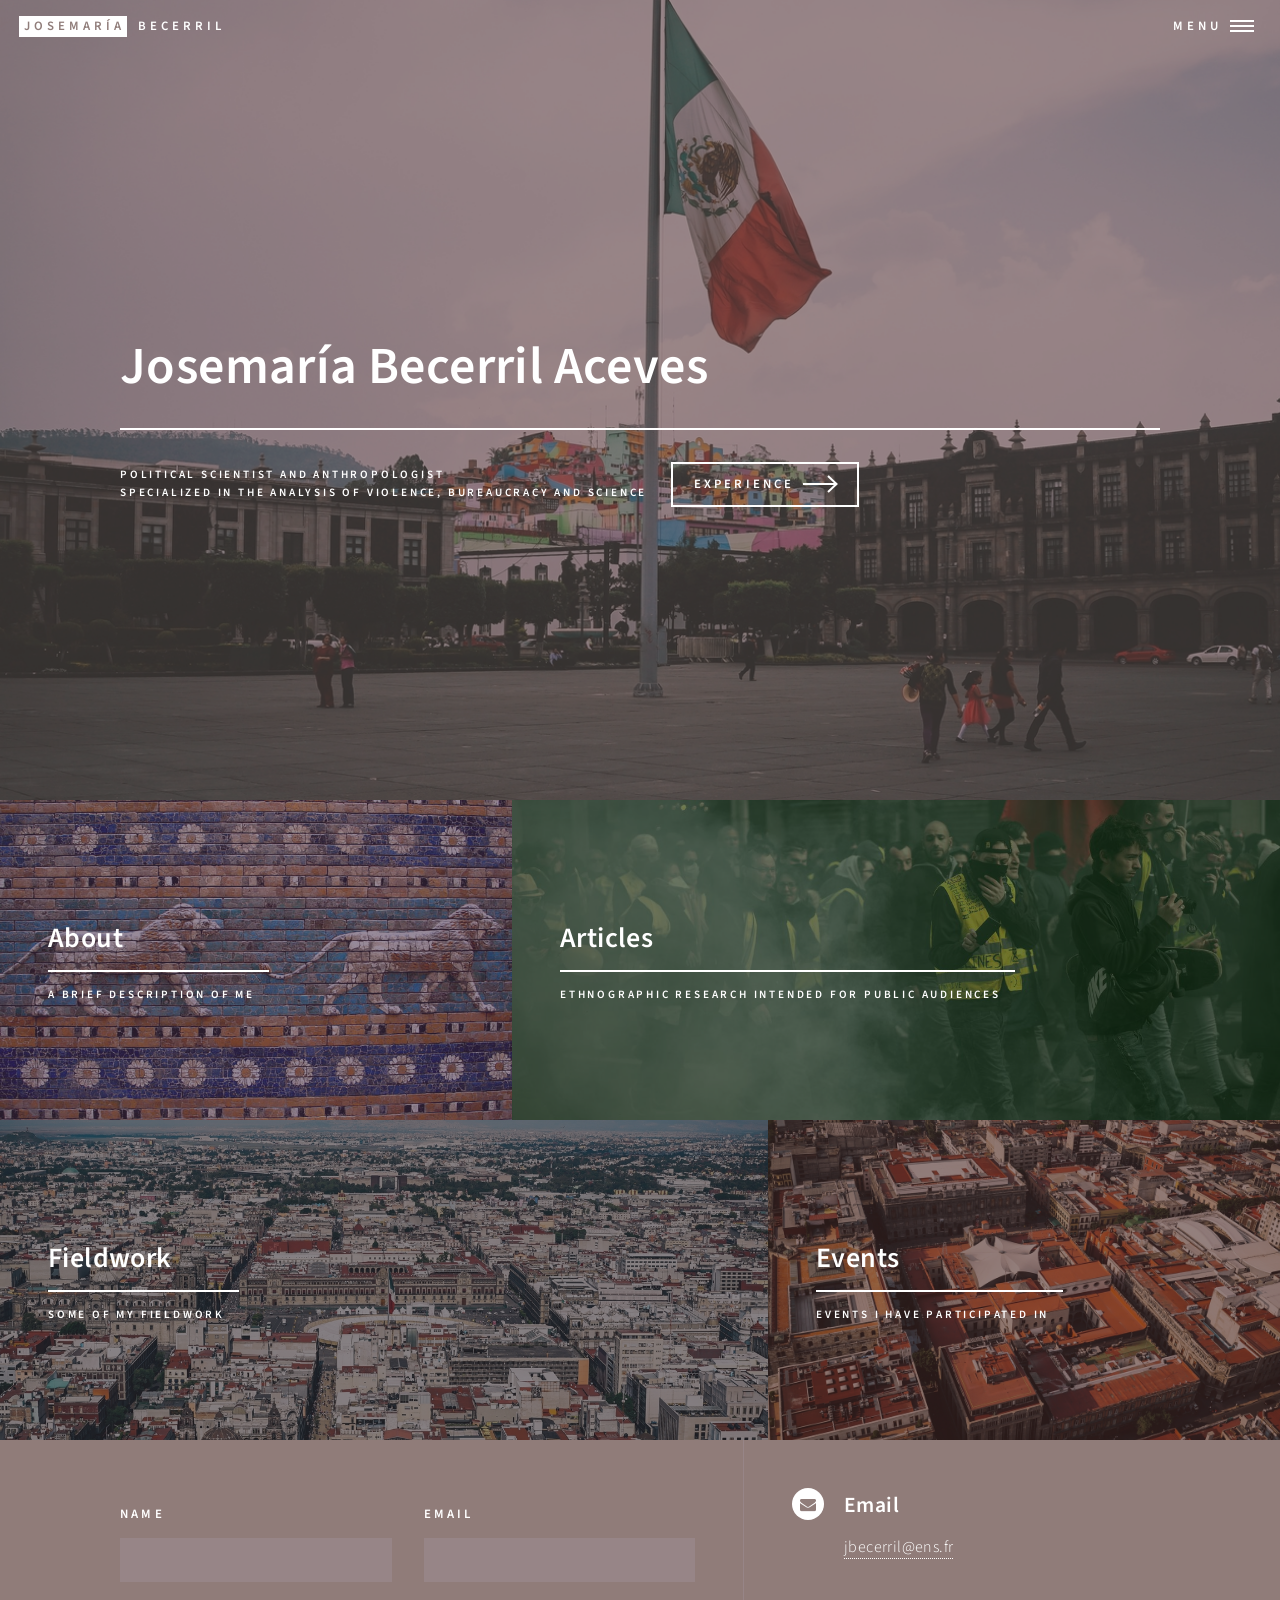
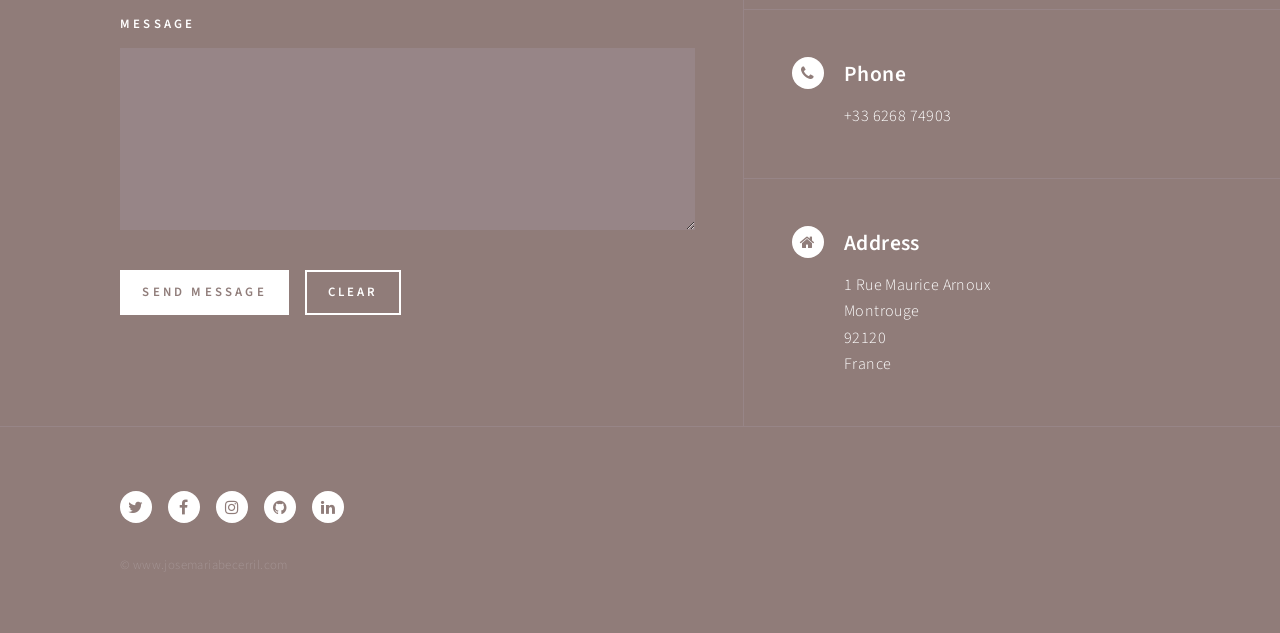
==== commit 4f23070e: "deploy: 033bb3135ff3315c3d57c55df71e8a6f5713b57b" ====
--- a/index.html
+++ b/index.html
@@ -1,5 +1,5 @@
-<!DOCTYPE html><html><head><meta charSet="utf-8"/><meta http-equiv="x-ua-compatible" content="ie=edge"/><meta name="viewport" content="width=device-width, initial-scale=1, shrink-to-fit=no"/><style data-href="/styles.4d362a9e0bb2871813bd.css">@import url(https://fonts.googleapis.com/css?family=Source+Sans+Pro:300,300italic,600,600italic);
-/*!
- *  Font Awesome 4.7.0 by @davegandy - http://fontawesome.io - @fontawesome
- *  License - http://fontawesome.io/license (Font: SIL OFL 1.1, CSS: MIT License)
- */@font-face{font-family:FontAwesome;src:url(/static/fontawesome-webfont-674f50d287a8c48dc19ba404d20fe713.eot);src:url(/static/fontawesome-webfont-674f50d287a8c48dc19ba404d20fe713.eot?#iefix&v=4.7.0) format("embedded-opentype"),url(/static/fontawesome-webfont-af7ae505a9eed503f8b8e6982036873e.woff2) format("woff2"),url(/static/fontawesome-webfont-fee66e712a8a08eef5805a46892932ad.woff) format("woff"),url(/static/fontawesome-webfont-b06871f281fee6b241d60582ae9369b9.ttf) format("truetype"),url(/static/fontawesome-webfont-acf3dcb7ff752b5296ca23ba2c7c2606.svg#fontawesomeregular) format("svg");font-weight:400;font-style:normal}.fa{display:inline-block;font:normal normal normal 14px/1 FontAwesome;font-size:inherit;text-rendering:auto;-webkit-font-smoothing:antialiased;-moz-osx-font-smoothing:grayscale}.fa-lg{font-size:1.33333333em;line-height:.75em;vertical-align:-15%}.fa-2x{font-size:2em}.fa-3x{font-size:3em}.fa-4x{font-size:4em}.fa-5x{font-size:5em}.fa-fw{width:1.28571429em;text-align:center}.fa-ul{padding-left:0;margin-left:2.14285714em;list-style-type:none}.fa-ul>li{position:relative}.fa-li{position:absolute;left:-2.14285714em;width:2.14285714em;top:.14285714em;text-align:center}.fa-li.fa-lg{left:-1.85714286em}.fa-border{padding:.2em .25em .15em;border:.08em solid #eee;border-radius:.1em}.fa-pull-left{float:left}.fa-pull-right{float:right}.fa.fa-pull-left{margin-right:.3em}.fa.fa-pull-right{margin-left:.3em}.pull-right{float:right}.pull-left{float:left}.fa.pull-left{margin-right:.3em}.fa.pull-right{margin-left:.3em}.fa-spin{animation:fa-spin 2s linear infinite}.fa-pulse{animation:fa-spin 1s steps(8) infinite}@keyframes fa-spin{0%{transform:rotate(0deg)}to{transform:rotate(359deg)}}.fa-rotate-90{-ms-filter:"progid:DXImageTransform.Microsoft.BasicImage(rotation=1)";transform:rotate(90deg)}.fa-rotate-180{-ms-filter:"progid:DXImageTransform.Microsoft.BasicImage(rotation=2)";transform:rotate(180deg)}.fa-rotate-270{-ms-filter:"progid:DXImageTransform.Microsoft.BasicImage(rotation=3)";transform:rotate(270deg)}.fa-flip-horizontal{-ms-filter:"progid:DXImageTransform.Microsoft.BasicImage(rotation=0, mirror=1)";transform:scaleX(-1)}.fa-flip-vertical{-ms-filter:"progid:DXImageTransform.Microsoft.BasicImage(rotation=2, mirror=1)";transform:scaleY(-1)}:root .fa-flip-horizontal,:root .fa-flip-vertical,:root .fa-rotate-90,:root .fa-rotate-180,:root .fa-rotate-270{-webkit-filter:none;filter:none}.fa-stack{position:relative;display:inline-block;width:2em;height:2em;line-height:2em;vertical-align:middle}.fa-stack-1x,.fa-stack-2x{position:absolute;left:0;width:100%;text-align:center}.fa-stack-1x{line-height:inherit}.fa-stack-2x{font-size:2em}.fa-inverse{color:#fff}.fa-glass:before{content:"\F000"}.fa-music:before{content:"\F001"}.fa-search:before{content:"\F002"}.fa-envelope-o:before{content:"\F003"}.fa-heart:before{content:"\F004"}.fa-star:before{content:"\F005"}.fa-star-o:before{content:"\F006"}.fa-user:before{content:"\F007"}.fa-film:before{content:"\F008"}.fa-th-large:before{content:"\F009"}.fa-th:before{content:"\F00A"}.fa-th-list:before{content:"\F00B"}.fa-check:before{content:"\F00C"}.fa-close:before,.fa-remove:before,.fa-times:before{content:"\F00D"}.fa-search-plus:before{content:"\F00E"}.fa-search-minus:before{content:"\F010"}.fa-power-off:before{content:"\F011"}.fa-signal:before{content:"\F012"}.fa-cog:before,.fa-gear:before{content:"\F013"}.fa-trash-o:before{content:"\F014"}.fa-home:before{content:"\F015"}.fa-file-o:before{content:"\F016"}.fa-clock-o:before{content:"\F017"}.fa-road:before{content:"\F018"}.fa-download:before{content:"\F019"}.fa-arrow-circle-o-down:before{content:"\F01A"}.fa-arrow-circle-o-up:before{content:"\F01B"}.fa-inbox:before{content:"\F01C"}.fa-play-circle-o:before{content:"\F01D"}.fa-repeat:before,.fa-rotate-right:before{content:"\F01E"}.fa-refresh:before{content:"\F021"}.fa-list-alt:before{content:"\F022"}.fa-lock:before{content:"\F023"}.fa-flag:before{content:"\F024"}.fa-headphones:before{content:"\F025"}.fa-volume-off:before{content:"\F026"}.fa-volume-down:before{content:"\F027"}.fa-volume-up:before{content:"\F028"}.fa-qrcode:before{content:"\F029"}.fa-barcode:before{content:"\F02A"}.fa-tag:before{content:"\F02B"}.fa-tags:before{content:"\F02C"}.fa-book:before{content:"\F02D"}.fa-bookmark:before{content:"\F02E"}.fa-print:before{content:"\F02F"}.fa-camera:before{content:"\F030"}.fa-font:before{content:"\F031"}.fa-bold:before{content:"\F032"}.fa-italic:before{content:"\F033"}.fa-text-height:before{content:"\F034"}.fa-text-width:before{content:"\F035"}.fa-align-left:before{content:"\F036"}.fa-align-center:before{content:"\F037"}.fa-align-right:before{content:"\F038"}.fa-align-justify:before{content:"\F039"}.fa-list:before{content:"\F03A"}.fa-dedent:before,.fa-outdent:before{content:"\F03B"}.fa-indent:before{content:"\F03C"}.fa-video-camera:before{content:"\F03D"}.fa-image:before,.fa-photo:before,.fa-picture-o:before{content:"\F03E"}.fa-pencil:before{content:"\F040"}.fa-map-marker:before{content:"\F041"}.fa-adjust:before{content:"\F042"}.fa-tint:before{content:"\F043"}.fa-edit:before,.fa-pencil-square-o:before{content:"\F044"}.fa-share-square-o:before{content:"\F045"}.fa-check-square-o:before{content:"\F046"}.fa-arrows:before{content:"\F047"}.fa-step-backward:before{content:"\F048"}.fa-fast-backward:before{content:"\F049"}.fa-backward:before{content:"\F04A"}.fa-play:before{content:"\F04B"}.fa-pause:before{content:"\F04C"}.fa-stop:before{content:"\F04D"}.fa-forward:before{content:"\F04E"}.fa-fast-forward:before{content:"\F050"}.fa-step-forward:before{content:"\F051"}.fa-eject:before{content:"\F052"}.fa-chevron-left:before{content:"\F053"}.fa-chevron-right:before{content:"\F054"}.fa-plus-circle:before{content:"\F055"}.fa-minus-circle:before{content:"\F056"}.fa-times-circle:before{content:"\F057"}.fa-check-circle:before{content:"\F058"}.fa-question-circle:before{content:"\F059"}.fa-info-circle:before{content:"\F05A"}.fa-crosshairs:before{content:"\F05B"}.fa-times-circle-o:before{content:"\F05C"}.fa-check-circle-o:before{content:"\F05D"}.fa-ban:before{content:"\F05E"}.fa-arrow-left:before{content:"\F060"}.fa-arrow-right:before{content:"\F061"}.fa-arrow-up:before{content:"\F062"}.fa-arrow-down:before{content:"\F063"}.fa-mail-forward:before,.fa-share:before{content:"\F064"}.fa-expand:before{content:"\F065"}.fa-compress:before{content:"\F066"}.fa-plus:before{content:"\F067"}.fa-minus:before{content:"\F068"}.fa-asterisk:before{content:"\F069"}.fa-exclamation-circle:before{content:"\F06A"}.fa-gift:before{content:"\F06B"}.fa-leaf:before{content:"\F06C"}.fa-fire:before{content:"\F06D"}.fa-eye:before{content:"\F06E"}.fa-eye-slash:before{content:"\F070"}.fa-exclamation-triangle:before,.fa-warning:before{content:"\F071"}.fa-plane:before{content:"\F072"}.fa-calendar:before{content:"\F073"}.fa-random:before{content:"\F074"}.fa-comment:before{content:"\F075"}.fa-magnet:before{content:"\F076"}.fa-chevron-up:before{content:"\F077"}.fa-chevron-down:before{content:"\F078"}.fa-retweet:before{content:"\F079"}.fa-shopping-cart:before{content:"\F07A"}.fa-folder:before{content:"\F07B"}.fa-folder-open:before{content:"\F07C"}.fa-arrows-v:before{content:"\F07D"}.fa-arrows-h:before{content:"\F07E"}.fa-bar-chart-o:before,.fa-bar-chart:before{content:"\F080"}.fa-twitter-square:before{content:"\F081"}.fa-facebook-square:before{content:"\F082"}.fa-camera-retro:before{content:"\F083"}.fa-key:before{content:"\F084"}.fa-cogs:before,.fa-gears:before{content:"\F085"}.fa-comments:before{content:"\F086"}.fa-thumbs-o-up:before{content:"\F087"}.fa-thumbs-o-down:before{content:"\F088"}.fa-star-half:before{content:"\F089"}.fa-heart-o:before{content:"\F08A"}.fa-sign-out:before{content:"\F08B"}.fa-linkedin-square:before{content:"\F08C"}.fa-thumb-tack:before{content:"\F08D"}.fa-external-link:before{content:"\F08E"}.fa-sign-in:before{content:"\F090"}.fa-trophy:before{content:"\F091"}.fa-github-square:before{content:"\F092"}.fa-upload:before{content:"\F093"}.fa-lemon-o:before{content:"\F094"}.fa-phone:before{content:"\F095"}.fa-square-o:before{content:"\F096"}.fa-bookmark-o:before{content:"\F097"}.fa-phone-square:before{content:"\F098"}.fa-twitter:before{content:"\F099"}.fa-facebook-f:before,.fa-facebook:before{content:"\F09A"}.fa-github:before{content:"\F09B"}.fa-unlock:before{content:"\F09C"}.fa-credit-card:before{content:"\F09D"}.fa-feed:before,.fa-rss:before{content:"\F09E"}.fa-hdd-o:before{content:"\F0A0"}.fa-bullhorn:before{content:"\F0A1"}.fa-bell:before{content:"\F0F3"}.fa-certificate:before{content:"\F0A3"}.fa-hand-o-right:before{content:"\F0A4"}.fa-hand-o-left:before{content:"\F0A5"}.fa-hand-o-up:before{content:"\F0A6"}.fa-hand-o-down:before{content:"\F0A7"}.fa-arrow-circle-left:before{content:"\F0A8"}.fa-arrow-circle-right:before{content:"\F0A9"}.fa-arrow-circle-up:before{content:"\F0AA"}.fa-arrow-circle-down:before{content:"\F0AB"}.fa-globe:before{content:"\F0AC"}.fa-wrench:before{content:"\F0AD"}.fa-tasks:before{content:"\F0AE"}.fa-filter:before{content:"\F0B0"}.fa-briefcase:before{content:"\F0B1"}.fa-arrows-alt:before{content:"\F0B2"}.fa-group:before,.fa-users:before{content:"\F0C0"}.fa-chain:before,.fa-link:before{content:"\F0C1"}.fa-cloud:before{content:"\F0C2"}.fa-flask:before{content:"\F0C3"}.fa-cut:before,.fa-scissors:before{content:"\F0C4"}.fa-copy:before,.fa-files-o:before{content:"\F0C5"}.fa-paperclip:before{content:"\F0C6"}.fa-floppy-o:before,.fa-save:before{content:"\F0C7"}.fa-square:before{content:"\F0C8"}.fa-bars:before,.fa-navicon:before,.fa-reorder:before{content:"\F0C9"}.fa-list-ul:before{content:"\F0CA"}.fa-list-ol:before{content:"\F0CB"}.fa-strikethrough:before{content:"\F0CC"}.fa-underline:before{content:"\F0CD"}.fa-table:before{content:"\F0CE"}.fa-magic:before{content:"\F0D0"}.fa-truck:before{content:"\F0D1"}.fa-pinterest:before{content:"\F0D2"}.fa-pinterest-square:before{content:"\F0D3"}.fa-google-plus-square:before{content:"\F0D4"}.fa-google-plus:before{content:"\F0D5"}.fa-money:before{content:"\F0D6"}.fa-caret-down:before{content:"\F0D7"}.fa-caret-up:before{content:"\F0D8"}.fa-caret-left:before{content:"\F0D9"}.fa-caret-right:before{content:"\F0DA"}.fa-columns:before{content:"\F0DB"}.fa-sort:before,.fa-unsorted:before{content:"\F0DC"}.fa-sort-desc:before,.fa-sort-down:before{content:"\F0DD"}.fa-sort-asc:before,.fa-sort-up:before{content:"\F0DE"}.fa-envelope:before{content:"\F0E0"}.fa-linkedin:before{content:"\F0E1"}.fa-rotate-left:before,.fa-undo:before{content:"\F0E2"}.fa-gavel:before,.fa-legal:before{content:"\F0E3"}.fa-dashboard:before,.fa-tachometer:before{content:"\F0E4"}.fa-comment-o:before{content:"\F0E5"}.fa-comments-o:before{content:"\F0E6"}.fa-bolt:before,.fa-flash:before{content:"\F0E7"}.fa-sitemap:before{content:"\F0E8"}.fa-umbrella:before{content:"\F0E9"}.fa-clipboard:before,.fa-paste:before{content:"\F0EA"}.fa-lightbulb-o:before{content:"\F0EB"}.fa-exchange:before{content:"\F0EC"}.fa-cloud-download:before{content:"\F0ED"}.fa-cloud-upload:before{content:"\F0EE"}.fa-user-md:before{content:"\F0F0"}.fa-stethoscope:before{content:"\F0F1"}.fa-suitcase:before{content:"\F0F2"}.fa-bell-o:before{content:"\F0A2"}.fa-coffee:before{content:"\F0F4"}.fa-cutlery:before{content:"\F0F5"}.fa-file-text-o:before{content:"\F0F6"}.fa-building-o:before{content:"\F0F7"}.fa-hospital-o:before{content:"\F0F8"}.fa-ambulance:before{content:"\F0F9"}.fa-medkit:before{content:"\F0FA"}.fa-fighter-jet:before{content:"\F0FB"}.fa-beer:before{content:"\F0FC"}.fa-h-square:before{content:"\F0FD"}.fa-plus-square:before{content:"\F0FE"}.fa-angle-double-left:before{content:"\F100"}.fa-angle-double-right:before{content:"\F101"}.fa-angle-double-up:before{content:"\F102"}.fa-angle-double-down:before{content:"\F103"}.fa-angle-left:before{content:"\F104"}.fa-angle-right:before{content:"\F105"}.fa-angle-up:before{content:"\F106"}.fa-angle-down:before{content:"\F107"}.fa-desktop:before{content:"\F108"}.fa-laptop:before{content:"\F109"}.fa-tablet:before{content:"\F10A"}.fa-mobile-phone:before,.fa-mobile:before{content:"\F10B"}.fa-circle-o:before{content:"\F10C"}.fa-quote-left:before{content:"\F10D"}.fa-quote-right:before{content:"\F10E"}.fa-spinner:before{content:"\F110"}.fa-circle:before{content:"\F111"}.fa-mail-reply:before,.fa-reply:before{content:"\F112"}.fa-github-alt:before{content:"\F113"}.fa-folder-o:before{content:"\F114"}.fa-folder-open-o:before{content:"\F115"}.fa-smile-o:before{content:"\F118"}.fa-frown-o:before{content:"\F119"}.fa-meh-o:before{content:"\F11A"}.fa-gamepad:before{content:"\F11B"}.fa-keyboard-o:before{content:"\F11C"}.fa-flag-o:before{content:"\F11D"}.fa-flag-checkered:before{content:"\F11E"}.fa-terminal:before{content:"\F120"}.fa-code:before{content:"\F121"}.fa-mail-reply-all:before,.fa-reply-all:before{content:"\F122"}.fa-star-half-empty:before,.fa-star-half-full:before,.fa-star-half-o:before{content:"\F123"}.fa-location-arrow:before{content:"\F124"}.fa-crop:before{content:"\F125"}.fa-code-fork:before{content:"\F126"}.fa-chain-broken:before,.fa-unlink:before{content:"\F127"}.fa-question:before{content:"\F128"}.fa-info:before{content:"\F129"}.fa-exclamation:before{content:"\F12A"}.fa-superscript:before{content:"\F12B"}.fa-subscript:before{content:"\F12C"}.fa-eraser:before{content:"\F12D"}.fa-puzzle-piece:before{content:"\F12E"}.fa-microphone:before{content:"\F130"}.fa-microphone-slash:before{content:"\F131"}.fa-shield:before{content:"\F132"}.fa-calendar-o:before{content:"\F133"}.fa-fire-extinguisher:before{content:"\F134"}.fa-rocket:before{content:"\F135"}.fa-maxcdn:before{content:"\F136"}.fa-chevron-circle-left:before{content:"\F137"}.fa-chevron-circle-right:before{content:"\F138"}.fa-chevron-circle-up:before{content:"\F139"}.fa-chevron-circle-down:before{content:"\F13A"}.fa-html5:before{content:"\F13B"}.fa-css3:before{content:"\F13C"}.fa-anchor:before{content:"\F13D"}.fa-unlock-alt:before{content:"\F13E"}.fa-bullseye:before{content:"\F140"}.fa-ellipsis-h:before{content:"\F141"}.fa-ellipsis-v:before{content:"\F142"}.fa-rss-square:before{content:"\F143"}.fa-play-circle:before{content:"\F144"}.fa-ticket:before{content:"\F145"}.fa-minus-square:before{content:"\F146"}.fa-minus-square-o:before{content:"\F147"}.fa-level-up:before{content:"\F148"}.fa-level-down:before{content:"\F149"}.fa-check-square:before{content:"\F14A"}.fa-pencil-square:before{content:"\F14B"}.fa-external-link-square:before{content:"\F14C"}.fa-share-square:before{content:"\F14D"}.fa-compass:before{content:"\F14E"}.fa-caret-square-o-down:before,.fa-toggle-down:before{content:"\F150"}.fa-caret-square-o-up:before,.fa-toggle-up:before{content:"\F151"}.fa-caret-square-o-right:before,.fa-toggle-right:before{content:"\F152"}.fa-eur:before,.fa-euro:before{content:"\F153"}.fa-gbp:before{content:"\F154"}.fa-dollar:before,.fa-usd:before{content:"\F155"}.fa-inr:before,.fa-rupee:before{content:"\F156"}.fa-cny:before,.fa-jpy:before,.fa-rmb:before,.fa-yen:before{content:"\F157"}.fa-rouble:before,.fa-rub:before,.fa-ruble:before{content:"\F158"}.fa-krw:before,.fa-won:before{content:"\F159"}.fa-bitcoin:before,.fa-btc:before{content:"\F15A"}.fa-file:before{content:"\F15B"}.fa-file-text:before{content:"\F15C"}.fa-sort-alpha-asc:before{content:"\F15D"}.fa-sort-alpha-desc:before{content:"\F15E"}.fa-sort-amount-asc:before{content:"\F160"}.fa-sort-amount-desc:before{content:"\F161"}.fa-sort-numeric-asc:before{content:"\F162"}.fa-sort-numeric-desc:before{content:"\F163"}.fa-thumbs-up:before{content:"\F164"}.fa-thumbs-down:before{content:"\F165"}.fa-youtube-square:before{content:"\F166"}.fa-youtube:before{content:"\F167"}.fa-xing:before{content:"\F168"}.fa-xing-square:before{content:"\F169"}.fa-youtube-play:before{content:"\F16A"}.fa-dropbox:before{content:"\F16B"}.fa-stack-overflow:before{content:"\F16C"}.fa-instagram:before{content:"\F16D"}.fa-flickr:before{content:"\F16E"}.fa-adn:before{content:"\F170"}.fa-bitbucket:before{content:"\F171"}.fa-bitbucket-square:before{content:"\F172"}.fa-tumblr:before{content:"\F173"}.fa-tumblr-square:before{content:"\F174"}.fa-long-arrow-down:before{content:"\F175"}.fa-long-arrow-up:before{content:"\F176"}.fa-long-arrow-left:before{content:"\F177"}.fa-long-arrow-right:before{content:"\F178"}.fa-apple:before{content:"\F179"}.fa-windows:before{content:"\F17A"}.fa-android:before{content:"\F17B"}.fa-linux:before{content:"\F17C"}.fa-dribbble:before{content:"\F17D"}.fa-skype:before{content:"\F17E"}.fa-foursquare:before{content:"\F180"}.fa-trello:before{content:"\F181"}.fa-female:before{content:"\F182"}.fa-male:before{content:"\F183"}.fa-gittip:before,.fa-gratipay:before{content:"\F184"}.fa-sun-o:before{content:"\F185"}.fa-moon-o:before{content:"\F186"}.fa-archive:before{content:"\F187"}.fa-bug:before{content:"\F188"}.fa-vk:before{content:"\F189"}.fa-weibo:before{content:"\F18A"}.fa-renren:before{content:"\F18B"}.fa-pagelines:before{content:"\F18C"}.fa-stack-exchange:before{content:"\F18D"}.fa-arrow-circle-o-right:before{content:"\F18E"}.fa-arrow-circle-o-left:before{content:"\F190"}.fa-caret-square-o-left:before,.fa-toggle-left:before{content:"\F191"}.fa-dot-circle-o:before{content:"\F192"}.fa-wheelchair:before{content:"\F193"}.fa-vimeo-square:before{content:"\F194"}.fa-try:before,.fa-turkish-lira:before{content:"\F195"}.fa-plus-square-o:before{content:"\F196"}.fa-space-shuttle:before{content:"\F197"}.fa-slack:before{content:"\F198"}.fa-envelope-square:before{content:"\F199"}.fa-wordpress:before{content:"\F19A"}.fa-openid:before{content:"\F19B"}.fa-bank:before,.fa-institution:before,.fa-university:before{content:"\F19C"}.fa-graduation-cap:before,.fa-mortar-board:before{content:"\F19D"}.fa-yahoo:before{content:"\F19E"}.fa-google:before{content:"\F1A0"}.fa-reddit:before{content:"\F1A1"}.fa-reddit-square:before{content:"\F1A2"}.fa-stumbleupon-circle:before{content:"\F1A3"}.fa-stumbleupon:before{content:"\F1A4"}.fa-delicious:before{content:"\F1A5"}.fa-digg:before{content:"\F1A6"}.fa-pied-piper-pp:before{content:"\F1A7"}.fa-pied-piper-alt:before{content:"\F1A8"}.fa-drupal:before{content:"\F1A9"}.fa-joomla:before{content:"\F1AA"}.fa-language:before{content:"\F1AB"}.fa-fax:before{content:"\F1AC"}.fa-building:before{content:"\F1AD"}.fa-child:before{content:"\F1AE"}.fa-paw:before{content:"\F1B0"}.fa-spoon:before{content:"\F1B1"}.fa-cube:before{content:"\F1B2"}.fa-cubes:before{content:"\F1B3"}.fa-behance:before{content:"\F1B4"}.fa-behance-square:before{content:"\F1B5"}.fa-steam:before{content:"\F1B6"}.fa-steam-square:before{content:"\F1B7"}.fa-recycle:before{content:"\F1B8"}.fa-automobile:before,.fa-car:before{content:"\F1B9"}.fa-cab:before,.fa-taxi:before{content:"\F1BA"}.fa-tree:before{content:"\F1BB"}.fa-spotify:before{content:"\F1BC"}.fa-deviantart:before{content:"\F1BD"}.fa-soundcloud:before{content:"\F1BE"}.fa-database:before{content:"\F1C0"}.fa-file-pdf-o:before{content:"\F1C1"}.fa-file-word-o:before{content:"\F1C2"}.fa-file-excel-o:before{content:"\F1C3"}.fa-file-powerpoint-o:before{content:"\F1C4"}.fa-file-image-o:before,.fa-file-photo-o:before,.fa-file-picture-o:before{content:"\F1C5"}.fa-file-archive-o:before,.fa-file-zip-o:before{content:"\F1C6"}.fa-file-audio-o:before,.fa-file-sound-o:before{content:"\F1C7"}.fa-file-movie-o:before,.fa-file-video-o:before{content:"\F1C8"}.fa-file-code-o:before{content:"\F1C9"}.fa-vine:before{content:"\F1CA"}.fa-codepen:before{content:"\F1CB"}.fa-jsfiddle:before{content:"\F1CC"}.fa-life-bouy:before,.fa-life-buoy:before,.fa-life-ring:before,.fa-life-saver:before,.fa-support:before{content:"\F1CD"}.fa-circle-o-notch:before{content:"\F1CE"}.fa-ra:before,.fa-rebel:before,.fa-resistance:before{content:"\F1D0"}.fa-empire:before,.fa-ge:before{content:"\F1D1"}.fa-git-square:before{content:"\F1D2"}.fa-git:before{content:"\F1D3"}.fa-hacker-news:before,.fa-y-combinator-square:before,.fa-yc-square:before{content:"\F1D4"}.fa-tencent-weibo:before{content:"\F1D5"}.fa-qq:before{content:"\F1D6"}.fa-wechat:before,.fa-weixin:before{content:"\F1D7"}.fa-paper-plane:before,.fa-send:before{content:"\F1D8"}.fa-paper-plane-o:before,.fa-send-o:before{content:"\F1D9"}.fa-history:before{content:"\F1DA"}.fa-circle-thin:before{content:"\F1DB"}.fa-header:before{content:"\F1DC"}.fa-paragraph:before{content:"\F1DD"}.fa-sliders:before{content:"\F1DE"}.fa-share-alt:before{content:"\F1E0"}.fa-share-alt-square:before{content:"\F1E1"}.fa-bomb:before{content:"\F1E2"}.fa-futbol-o:before,.fa-soccer-ball-o:before{content:"\F1E3"}.fa-tty:before{content:"\F1E4"}.fa-binoculars:before{content:"\F1E5"}.fa-plug:before{content:"\F1E6"}.fa-slideshare:before{content:"\F1E7"}.fa-twitch:before{content:"\F1E8"}.fa-yelp:before{content:"\F1E9"}.fa-newspaper-o:before{content:"\F1EA"}.fa-wifi:before{content:"\F1EB"}.fa-calculator:before{content:"\F1EC"}.fa-paypal:before{content:"\F1ED"}.fa-google-wallet:before{content:"\F1EE"}.fa-cc-visa:before{content:"\F1F0"}.fa-cc-mastercard:before{content:"\F1F1"}.fa-cc-discover:before{content:"\F1F2"}.fa-cc-amex:before{content:"\F1F3"}.fa-cc-paypal:before{content:"\F1F4"}.fa-cc-stripe:before{content:"\F1F5"}.fa-bell-slash:before{content:"\F1F6"}.fa-bell-slash-o:before{content:"\F1F7"}.fa-trash:before{content:"\F1F8"}.fa-copyright:before{content:"\F1F9"}.fa-at:before{content:"\F1FA"}.fa-eyedropper:before{content:"\F1FB"}.fa-paint-brush:before{content:"\F1FC"}.fa-birthday-cake:before{content:"\F1FD"}.fa-area-chart:before{content:"\F1FE"}.fa-pie-chart:before{content:"\F200"}.fa-line-chart:before{content:"\F201"}.fa-lastfm:before{content:"\F202"}.fa-lastfm-square:before{content:"\F203"}.fa-toggle-off:before{content:"\F204"}.fa-toggle-on:before{content:"\F205"}.fa-bicycle:before{content:"\F206"}.fa-bus:before{content:"\F207"}.fa-ioxhost:before{content:"\F208"}.fa-angellist:before{content:"\F209"}.fa-cc:before{content:"\F20A"}.fa-ils:before,.fa-shekel:before,.fa-sheqel:before{content:"\F20B"}.fa-meanpath:before{content:"\F20C"}.fa-buysellads:before{content:"\F20D"}.fa-connectdevelop:before{content:"\F20E"}.fa-dashcube:before{content:"\F210"}.fa-forumbee:before{content:"\F211"}.fa-leanpub:before{content:"\F212"}.fa-sellsy:before{content:"\F213"}.fa-shirtsinbulk:before{content:"\F214"}.fa-simplybuilt:before{content:"\F215"}.fa-skyatlas:before{content:"\F216"}.fa-cart-plus:before{content:"\F217"}.fa-cart-arrow-down:before{content:"\F218"}.fa-diamond:before{content:"\F219"}.fa-ship:before{content:"\F21A"}.fa-user-secret:before{content:"\F21B"}.fa-motorcycle:before{content:"\F21C"}.fa-street-view:before{content:"\F21D"}.fa-heartbeat:before{content:"\F21E"}.fa-venus:before{content:"\F221"}.fa-mars:before{content:"\F222"}.fa-mercury:before{content:"\F223"}.fa-intersex:before,.fa-transgender:before{content:"\F224"}.fa-transgender-alt:before{content:"\F225"}.fa-venus-double:before{content:"\F226"}.fa-mars-double:before{content:"\F227"}.fa-venus-mars:before{content:"\F228"}.fa-mars-stroke:before{content:"\F229"}.fa-mars-stroke-v:before{content:"\F22A"}.fa-mars-stroke-h:before{content:"\F22B"}.fa-neuter:before{content:"\F22C"}.fa-genderless:before{content:"\F22D"}.fa-facebook-official:before{content:"\F230"}.fa-pinterest-p:before{content:"\F231"}.fa-whatsapp:before{content:"\F232"}.fa-server:before{content:"\F233"}.fa-user-plus:before{content:"\F234"}.fa-user-times:before{content:"\F235"}.fa-bed:before,.fa-hotel:before{content:"\F236"}.fa-viacoin:before{content:"\F237"}.fa-train:before{content:"\F238"}.fa-subway:before{content:"\F239"}.fa-medium:before{content:"\F23A"}.fa-y-combinator:before,.fa-yc:before{content:"\F23B"}.fa-optin-monster:before{content:"\F23C"}.fa-opencart:before{content:"\F23D"}.fa-expeditedssl:before{content:"\F23E"}.fa-battery-4:before,.fa-battery-full:before,.fa-battery:before{content:"\F240"}.fa-battery-3:before,.fa-battery-three-quarters:before{content:"\F241"}.fa-battery-2:before,.fa-battery-half:before{content:"\F242"}.fa-battery-1:before,.fa-battery-quarter:before{content:"\F243"}.fa-battery-0:before,.fa-battery-empty:before{content:"\F244"}.fa-mouse-pointer:before{content:"\F245"}.fa-i-cursor:before{content:"\F246"}.fa-object-group:before{content:"\F247"}.fa-object-ungroup:before{content:"\F248"}.fa-sticky-note:before{content:"\F249"}.fa-sticky-note-o:before{content:"\F24A"}.fa-cc-jcb:before{content:"\F24B"}.fa-cc-diners-club:before{content:"\F24C"}.fa-clone:before{content:"\F24D"}.fa-balance-scale:before{content:"\F24E"}.fa-hourglass-o:before{content:"\F250"}.fa-hourglass-1:before,.fa-hourglass-start:before{content:"\F251"}.fa-hourglass-2:before,.fa-hourglass-half:before{content:"\F252"}.fa-hourglass-3:before,.fa-hourglass-end:before{content:"\F253"}.fa-hourglass:before{content:"\F254"}.fa-hand-grab-o:before,.fa-hand-rock-o:before{content:"\F255"}.fa-hand-paper-o:before,.fa-hand-stop-o:before{content:"\F256"}.fa-hand-scissors-o:before{content:"\F257"}.fa-hand-lizard-o:before{content:"\F258"}.fa-hand-spock-o:before{content:"\F259"}.fa-hand-pointer-o:before{content:"\F25A"}.fa-hand-peace-o:before{content:"\F25B"}.fa-trademark:before{content:"\F25C"}.fa-registered:before{content:"\F25D"}.fa-creative-commons:before{content:"\F25E"}.fa-gg:before{content:"\F260"}.fa-gg-circle:before{content:"\F261"}.fa-tripadvisor:before{content:"\F262"}.fa-odnoklassniki:before{content:"\F263"}.fa-odnoklassniki-square:before{content:"\F264"}.fa-get-pocket:before{content:"\F265"}.fa-wikipedia-w:before{content:"\F266"}.fa-safari:before{content:"\F267"}.fa-chrome:before{content:"\F268"}.fa-firefox:before{content:"\F269"}.fa-opera:before{content:"\F26A"}.fa-internet-explorer:before{content:"\F26B"}.fa-television:before,.fa-tv:before{content:"\F26C"}.fa-contao:before{content:"\F26D"}.fa-500px:before{content:"\F26E"}.fa-amazon:before{content:"\F270"}.fa-calendar-plus-o:before{content:"\F271"}.fa-calendar-minus-o:before{content:"\F272"}.fa-calendar-times-o:before{content:"\F273"}.fa-calendar-check-o:before{content:"\F274"}.fa-industry:before{content:"\F275"}.fa-map-pin:before{content:"\F276"}.fa-map-signs:before{content:"\F277"}.fa-map-o:before{content:"\F278"}.fa-map:before{content:"\F279"}.fa-commenting:before{content:"\F27A"}.fa-commenting-o:before{content:"\F27B"}.fa-houzz:before{content:"\F27C"}.fa-vimeo:before{content:"\F27D"}.fa-black-tie:before{content:"\F27E"}.fa-fonticons:before{content:"\F280"}.fa-reddit-alien:before{content:"\F281"}.fa-edge:before{content:"\F282"}.fa-credit-card-alt:before{content:"\F283"}.fa-codiepie:before{content:"\F284"}.fa-modx:before{content:"\F285"}.fa-fort-awesome:before{content:"\F286"}.fa-usb:before{content:"\F287"}.fa-product-hunt:before{content:"\F288"}.fa-mixcloud:before{content:"\F289"}.fa-scribd:before{content:"\F28A"}.fa-pause-circle:before{content:"\F28B"}.fa-pause-circle-o:before{content:"\F28C"}.fa-stop-circle:before{content:"\F28D"}.fa-stop-circle-o:before{content:"\F28E"}.fa-shopping-bag:before{content:"\F290"}.fa-shopping-basket:before{content:"\F291"}.fa-hashtag:before{content:"\F292"}.fa-bluetooth:before{content:"\F293"}.fa-bluetooth-b:before{content:"\F294"}.fa-percent:before{content:"\F295"}.fa-gitlab:before{content:"\F296"}.fa-wpbeginner:before{content:"\F297"}.fa-wpforms:before{content:"\F298"}.fa-envira:before{content:"\F299"}.fa-universal-access:before{content:"\F29A"}.fa-wheelchair-alt:before{content:"\F29B"}.fa-question-circle-o:before{content:"\F29C"}.fa-blind:before{content:"\F29D"}.fa-audio-description:before{content:"\F29E"}.fa-volume-control-phone:before{content:"\F2A0"}.fa-braille:before{content:"\F2A1"}.fa-assistive-listening-systems:before{content:"\F2A2"}.fa-american-sign-language-interpreting:before,.fa-asl-interpreting:before{content:"\F2A3"}.fa-deaf:before,.fa-deafness:before,.fa-hard-of-hearing:before{content:"\F2A4"}.fa-glide:before{content:"\F2A5"}.fa-glide-g:before{content:"\F2A6"}.fa-sign-language:before,.fa-signing:before{content:"\F2A7"}.fa-low-vision:before{content:"\F2A8"}.fa-viadeo:before{content:"\F2A9"}.fa-viadeo-square:before{content:"\F2AA"}.fa-snapchat:before{content:"\F2AB"}.fa-snapchat-ghost:before{content:"\F2AC"}.fa-snapchat-square:before{content:"\F2AD"}.fa-pied-piper:before{content:"\F2AE"}.fa-first-order:before{content:"\F2B0"}.fa-yoast:before{content:"\F2B1"}.fa-themeisle:before{content:"\F2B2"}.fa-google-plus-circle:before,.fa-google-plus-official:before{content:"\F2B3"}.fa-fa:before,.fa-font-awesome:before{content:"\F2B4"}.fa-handshake-o:before{content:"\F2B5"}.fa-envelope-open:before{content:"\F2B6"}.fa-envelope-open-o:before{content:"\F2B7"}.fa-linode:before{content:"\F2B8"}.fa-address-book:before{content:"\F2B9"}.fa-address-book-o:before{content:"\F2BA"}.fa-address-card:before,.fa-vcard:before{content:"\F2BB"}.fa-address-card-o:before,.fa-vcard-o:before{content:"\F2BC"}.fa-user-circle:before{content:"\F2BD"}.fa-user-circle-o:before{content:"\F2BE"}.fa-user-o:before{content:"\F2C0"}.fa-id-badge:before{content:"\F2C1"}.fa-drivers-license:before,.fa-id-card:before{content:"\F2C2"}.fa-drivers-license-o:before,.fa-id-card-o:before{content:"\F2C3"}.fa-quora:before{content:"\F2C4"}.fa-free-code-camp:before{content:"\F2C5"}.fa-telegram:before{content:"\F2C6"}.fa-thermometer-4:before,.fa-thermometer-full:before,.fa-thermometer:before{content:"\F2C7"}.fa-thermometer-3:before,.fa-thermometer-three-quarters:before{content:"\F2C8"}.fa-thermometer-2:before,.fa-thermometer-half:before{content:"\F2C9"}.fa-thermometer-1:before,.fa-thermometer-quarter:before{content:"\F2CA"}.fa-thermometer-0:before,.fa-thermometer-empty:before{content:"\F2CB"}.fa-shower:before{content:"\F2CC"}.fa-bath:before,.fa-bathtub:before,.fa-s15:before{content:"\F2CD"}.fa-podcast:before{content:"\F2CE"}.fa-window-maximize:before{content:"\F2D0"}.fa-window-minimize:before{content:"\F2D1"}.fa-window-restore:before{content:"\F2D2"}.fa-times-rectangle:before,.fa-window-close:before{content:"\F2D3"}.fa-times-rectangle-o:before,.fa-window-close-o:before{content:"\F2D4"}.fa-bandcamp:before{content:"\F2D5"}.fa-grav:before{content:"\F2D6"}.fa-etsy:before{content:"\F2D7"}.fa-imdb:before{content:"\F2D8"}.fa-ravelry:before{content:"\F2D9"}.fa-eercast:before{content:"\F2DA"}.fa-microchip:before{content:"\F2DB"}.fa-snowflake-o:before{content:"\F2DC"}.fa-superpowers:before{content:"\F2DD"}.fa-wpexplorer:before{content:"\F2DE"}.fa-meetup:before{content:"\F2E0"}.sr-only{position:absolute;width:1px;height:1px;padding:0;margin:-1px;overflow:hidden;clip:rect(0,0,0,0);border:0}.sr-only-focusable:active,.sr-only-focusable:focus{position:static;width:auto;height:auto;margin:0;overflow:visible;clip:auto}.mb-5{margin-bottom:2em}@media screen and (min-width:981px){.grid-wrapper{display:grid;grid-gap:0 2.25em;grid-template-columns:repeat(12,1fr);margin:0 auto;width:100%}.col-1{grid-column:span 1}.col-2{grid-column:span 2}.col-3{grid-column:span 3}.col-4{grid-column:span 4}.col-5{grid-column:span 5}.col-6{grid-column:span 6}.col-7{grid-column:span 7}.col-8{grid-column:span 8}.col-9{grid-column:span 9}.col-10{grid-column:span 10}.col-11{grid-column:span 11}.col-12{grid-column:span 12}}a,abbr,acronym,address,applet,article,aside,audio,b,big,blockquote,body,canvas,caption,center,cite,code,dd,del,details,dfn,div,dl,dt,em,embed,fieldset,figcaption,figure,footer,form,h1,h2,h3,h4,h5,h6,header,hgroup,html,i,iframe,img,ins,kbd,label,legend,li,mark,menu,nav,object,ol,output,p,pre,q,ruby,s,samp,section,small,span,strike,strong,sub,summary,sup,table,tbody,td,tfoot,th,thead,time,tr,tt,u,ul,var,video{margin:0;padding:0;border:0;font-size:100%;font:inherit;vertical-align:baseline}article,aside,details,figcaption,figure,footer,header,hgroup,menu,nav,section{display:block}body{line-height:1}ol,ul{list-style:none}blockquote,q{quotes:none}blockquote:after,blockquote:before,q:after,q:before{content:"";content:none}table{border-collapse:collapse;border-spacing:0}body{-webkit-text-size-adjust:none}*,:after,:before{box-sizing:border-box}@-ms-viewport{width:device-width}body{-ms-overflow-style:scrollbar}@media screen and (max-width:480px){body,html{min-width:320px}}body{background:rgba(87,57,53,.66)}body.is-loading *,body.is-loading :after,body.is-loading :before{animation:none!important;transition:none!important}body,input,select,textarea{color:#fff;font-family:Source Sans Pro,Helvetica,sans-serif;font-size:17pt;font-weight:300;letter-spacing:.025em;line-height:1.65}@media screen and (max-width:1680px){body,input,select,textarea{font-size:14pt}}@media screen and (max-width:1280px){body,input,select,textarea{font-size:12pt}}@media screen and (max-width:360px){body,input,select,textarea{font-size:11pt}}a{transition:color .2s ease-in-out,border-bottom-color .2s ease-in-out;border-bottom:1px dotted;color:inherit;text-decoration:none}a:hover{border-bottom-color:transparent;color:rgba(255,237,223,.66)!important}a:active{color:rgba(252,194,149,.66)!important}b,strong{color:#fff;font-weight:600}em,i{font-style:italic}p{margin:0 0 2em}h1,h2,h3,h4,h5,h6{color:#fff;font-weight:600;line-height:1.65;margin:0 0 1em}h1 a,h2 a,h3 a,h4 a,h5 a,h6 a{color:inherit;border-bottom:0}h1{font-size:2.5em}h2{font-size:1.75em}h3{font-size:1.35em}h4{font-size:1.1em}h5{font-size:.9em}h6{font-size:.7em}@media screen and (max-width:736px){h1{font-size:2em}h2{font-size:1.5em}h3{font-size:1.25em}}sub{top:.5em}sub,sup{font-size:.8em;position:relative}sup{top:-.5em}blockquote{border-left:4px solid rgba(212,212,255,.1);font-style:italic;margin:0 0 2em;padding:.5em 0 .5em 2em}code{background:rgba(212,212,255,.1);margin:0 .25em;padding:.25em .65em}code,pre{font-family:Courier New,monospace;font-size:.9em}pre{-webkit-overflow-scrolling:touch;margin:0 0 2em}pre code{display:block;line-height:1.75;padding:1em 1.5em;overflow-x:auto}hr{border:0;border-bottom:1px solid rgba(212,212,255,.1);margin:2em 0}hr.major{margin:3em 0}.align-left{text-align:left}.align-center{text-align:center}.align-right{text-align:right}article.special,section.special{text-align:center}header.major{width:-moz-max-content;width:-webkit-max-content;width:-ms-max-content;width:max-content;margin-bottom:2em}header.major>:first-child{margin-bottom:0;width:calc(100% + .5em)}header.major>:first-child:after{content:"";background-color:#fff;display:block;height:2px;margin:.325em 0 .5em;width:100%}header.major>p{font-size:.7em;font-weight:600;letter-spacing:.25em;margin-bottom:0;text-transform:uppercase}body.is-ie header.major>:first-child:after{max-width:9em}body.is-ie header.major>h1:after{max-width:100%!important}@media screen and (max-width:736px){header.major>p br{display:none}}form,form .field{margin:0 0 2em}form .field.half{width:50%;float:left;padding:0 0 0 1em}form .field.half.first{padding:0 1em 0 0}form>.actions{margin:2.5em 0 0!important}@media screen and (max-width:736px){form .field{margin:0 0 1.5em}form .field.half{padding:0 0 0 .75em}form .field.half.first{padding:0 .75em 0 0}form>.actions{margin:2em 0 0!important}}@media screen and (max-width:480px){form .field.half{width:100%;float:none;padding:0}form .field.half.first{padding:0}}label{color:#fff;display:block;font-size:.8em;font-weight:600;letter-spacing:.25em;margin:0 0 1em;text-transform:uppercase}input[type=email],input[type=password],input[type=search],input[type=tel],input[type=text],input[type=url],select,textarea{-moz-appearance:none;-webkit-appearance:none;-ms-appearance:none;appearance:none;background:rgba(212,212,255,.1);border:none;border-radius:0;color:inherit;display:block;outline:0;padding:0 1em;text-decoration:none;width:100%;resize:vertical}input[type=email]:invalid,input[type=password]:invalid,input[type=search]:invalid,input[type=tel]:invalid,input[type=text]:invalid,input[type=url]:invalid,select:invalid,textarea:invalid{box-shadow:none}input[type=email]:focus,input[type=password]:focus,input[type=search]:focus,input[type=tel]:focus,input[type=text]:focus,input[type=url]:focus,select:focus,textarea:focus{border-color:rgba(255,237,223,.66);box-shadow:0 0 0 2px rgba(255,237,223,.66)}.select-wrapper{text-decoration:none;display:block;position:relative}.select-wrapper:before{-moz-osx-font-smoothing:grayscale;-webkit-font-smoothing:antialiased;font-family:FontAwesome;font-style:normal;font-weight:400;text-transform:none!important;color:rgba(212,212,255,.1);content:"\F078";display:block;height:2.75em;line-height:2.75em;pointer-events:none;position:absolute;right:0;text-align:center;top:0;width:2.75em}.select-wrapper select::-ms-expand{display:none}input[type=email],input[type=password],input[type=search],input[type=tel],input[type=text],input[type=url],select{height:2.75em}textarea{padding:.75em 1em}input[type=checkbox],input[type=radio]{-moz-appearance:none;-webkit-appearance:none;-ms-appearance:none;appearance:none;display:block;float:left;margin-right:-2em;opacity:0;width:1em;z-index:-1}input[type=checkbox]+label,input[type=radio]+label{text-decoration:none;color:#fff;cursor:pointer;display:inline-block;font-weight:300;padding-left:2.65em;padding-right:.75em;position:relative}input[type=checkbox]+label:before,input[type=radio]+label:before{-moz-osx-font-smoothing:grayscale;-webkit-font-smoothing:antialiased;font-family:FontAwesome;font-style:normal;font-weight:400;text-transform:none!important;background:rgba(212,212,255,.1);content:"";display:inline-block;height:1.65em;left:0;letter-spacing:0;line-height:1.58125em;position:absolute;text-align:center;top:0;width:1.65em}input[type=checkbox]:checked+label:before,input[type=radio]:checked+label:before{background:#fff;border-color:rgba(255,237,223,.66);content:"\F00C";color:rgba(87,57,53,.66)}input[type=checkbox]:focus+label:before,input[type=radio]:focus+label:before{box-shadow:0 0 0 2px rgba(255,237,223,.66)}input[type=radio]+label:before{border-radius:100%}::-webkit-input-placeholder{color:rgba(244,244,255,.2)!important;opacity:1}:-moz-placeholder,::-moz-placeholder{color:rgba(244,244,255,.2)!important;opacity:1}:-ms-input-placeholder{color:rgba(244,244,255,.2)!important;opacity:1}.formerize-placeholder{color:rgba(244,244,255,.2)!important;opacity:1}.box{border:1px solid rgba(212,212,255,.1);margin-bottom:2em;padding:1.5em}.box>:last-child,.box>:last-child>:last-child,.box>:last-child>:last-child>:last-child{margin-bottom:0}.box.alt{border:0;border-radius:0;padding:0}.icon{text-decoration:none;border-bottom:none;position:relative}.icon:before{-moz-osx-font-smoothing:grayscale;-webkit-font-smoothing:antialiased;font-family:FontAwesome;font-style:normal;font-weight:400;text-transform:none!important}.icon>.label{display:none}.icon.alt:before{background-color:#fff;border-radius:100%;color:rgba(87,57,53,.66);display:inline-block;height:2em;line-height:2em;text-align:center;width:2em}a.icon.alt:before{transition:background-color .2s ease-in-out}a.icon.alt:hover:before{background-color:rgba(72,48,77,.66)}a.icon.alt:active:before{background-color:rgba(27,20,29,.66)}.image{border:0;display:inline-block;position:relative}.image img{display:block}.image.left,.image.right{max-width:30%}.image.left img,.image.right img{width:100%}.image.left{float:left;margin:0 1.5em 1.25em 0;top:.25em}.image.right{float:right;margin:0 0 1.25em 1.5em;top:.25em}.image.fit{display:block;margin:0 0 2em;width:100%}.image.fit img{width:100%}.image.main{display:block;margin:2.5em 0;width:100%}.image.main img{width:100%}@media screen and (max-width:736px){.image.main{margin:1.5em 0}}ol{list-style:decimal;margin:0 0 2em;padding-left:1.25em}ol li{padding-left:.25em}ul{list-style:disc;margin:0 0 2em;padding-left:1em}ul li{padding-left:.5em}ul.alt{list-style:none;padding-left:0}ul.alt li{border-top:1px solid rgba(212,212,255,.1);padding:.5em 0}ul.alt li:first-child{border-top:0;padding-top:0}ul.icons{cursor:default;list-style:none;padding-left:0}ul.icons li{display:inline-block;padding:0 1em 0 0}ul.icons li:last-child{padding-right:0}@media screen and (max-width:736px){ul.icons li{padding:0 .75em 0 0}}ul.actions{cursor:default;list-style:none;padding-left:0}ul.actions li{display:inline-block;padding:0 1em 0 0;vertical-align:middle}ul.actions li:last-child{padding-right:0}ul.actions.small li{padding:0 1em 0 0}ul.actions.vertical li{display:block;padding:1em 0 0}ul.actions.vertical li:first-child{padding-top:0}ul.actions.vertical li>*{margin-bottom:0}ul.actions.vertical.small li:first-child{padding-top:0}ul.actions.fit{display:table;margin-left:-1em;padding:0;table-layout:fixed;width:calc(100% + 1em)}ul.actions.fit li{display:table-cell;padding:0 0 0 1em}ul.actions.fit li>*{margin-bottom:0}ul.actions.fit.small{margin-left:-1em;width:calc(100% + 1em)}ul.actions.fit.small li{padding:0 0 0 1em}ul.pagination{cursor:default;list-style:none;padding-left:0}ul.pagination li{display:inline-block;padding-left:0;vertical-align:middle}ul.pagination li>.page{transition:background-color .2s ease-in-out,color .2s ease-in-out;border-bottom:0;display:inline-block;font-size:.8em;font-weight:600;height:1.5em;line-height:1.5em;margin:0 .125em;min-width:1.5em;padding:0 .5em;text-align:center}ul.pagination li>.page.active{background-color:#fff;color:rgba(87,57,53,.66)}ul.pagination li>.page.active:hover{background-color:rgba(255,237,223,.66);color:rgba(87,57,53,.66)!important}ul.pagination li>.page.active:active{background-color:rgba(252,194,149,.66)}ul.pagination li:first-child{padding-right:.75em}ul.pagination li:last-child{padding-left:.75em}@media screen and (max-width:480px){ul.pagination li:nth-child(n+2):nth-last-child(n+2){display:none}ul.pagination li:first-child{padding-right:0}}dl{margin:0 0 2em}dl dt{display:block;font-weight:600;margin:0 0 1em}dl dd{margin-left:2em}.table-wrapper{-webkit-overflow-scrolling:touch;overflow-x:auto}table{margin:0 0 2em;width:100%}table tbody tr{border:1px solid rgba(212,212,255,.1);border-left:0;border-right:0}table tbody tr:nth-child(odd){background-color:rgba(212,212,255,.1)}table td{padding:.75em}table th{color:#fff;font-size:.9em;font-weight:600;padding:0 .75em .75em;text-align:left}table thead{border-bottom:2px solid rgba(212,212,255,.1)}table tfoot{border-top:2px solid rgba(212,212,255,.1)}table.alt{border-collapse:separate}table.alt tbody tr td{border-color:rgba(212,212,255,.1);border-style:solid;border-width:0 1px 1px 0}table.alt tbody tr td:first-child{border-left-width:1px}table.alt tbody tr:first-child td{border-top-width:1px}table.alt thead{border-bottom:0}table.alt tfoot{border-top:0}.button,button,input[type=button],input[type=reset],input[type=submit]{-moz-appearance:none;-webkit-appearance:none;-ms-appearance:none;appearance:none;transition:background-color .2s ease-in-out,box-shadow .2s ease-in-out,color .2s ease-in-out;background-color:transparent;border:0;border-radius:0;box-shadow:inset 0 0 0 2px #fff;color:#fff;cursor:pointer;display:inline-block;font-size:.8em;font-weight:600;height:3.5em;letter-spacing:.25em;line-height:3.5em;padding:0 1.75em;text-align:center;text-decoration:none;text-transform:uppercase;white-space:nowrap}.button:active,.button:hover,button:active,button:hover,input[type=button]:active,input[type=button]:hover,input[type=reset]:active,input[type=reset]:hover,input[type=submit]:active,input[type=submit]:hover{box-shadow:inset 0 0 0 2px rgba(255,237,223,.66);color:rgba(255,237,223,.66)}.button:active,button:active,input[type=button]:active,input[type=reset]:active,input[type=submit]:active{background-color:rgba(255,237,223,0);box-shadow:inset 0 0 0 2px rgba(252,194,149,.66);color:rgba(252,194,149,.66)}.button.icon:before,button.icon:before,input[type=button].icon:before,input[type=reset].icon:before,input[type=submit].icon:before{margin-right:.5em}.button.fit,button.fit,input[type=button].fit,input[type=reset].fit,input[type=submit].fit{display:block;margin:0 0 1em;width:100%}.button.small,button.small,input[type=button].small,input[type=reset].small,input[type=submit].small{font-size:.6em}.button.big,button.big,input[type=button].big,input[type=reset].big,input[type=submit].big{font-size:1.25em;height:3em;line-height:3em}.button.next,button.next,input[type=button].next,input[type=reset].next,input[type=submit].next{padding-right:4.5em;position:relative}.button.next:after,.button.next:before,button.next:after,button.next:before,input[type=button].next:after,input[type=button].next:before,input[type=reset].next:after,input[type=reset].next:before,input[type=submit].next:after,input[type=submit].next:before{transition:opacity .2s ease-in-out;background-position:100%;background-repeat:no-repeat;background-size:36px 24px;content:"";display:block;height:100%;position:absolute;right:1.5em;top:0;vertical-align:middle;width:36px}.button.next:before,button.next:before,input[type=button].next:before,input[type=reset].next:before,input[type=submit].next:before{background-image:url("data:image/svg+xml;charset=utf8,%3Csvg xmlns='http://www.w3.org/2000/svg' xmlns:xlink='http://www.w3.org/1999/xlink' width='36px' height='24px' viewBox='0 0 36 24' zoomAndPan='disable'%3E%3Cstyle%3Eline %7B stroke: %23fff%3B stroke-width: 2px%3B %7D%3C/style%3E%3Cline x1='0' y1='12' x2='34' y2='12' /%3E%3Cline x1='25' y1='4' x2='34' y2='12.5' /%3E%3Cline x1='25' y1='20' x2='34' y2='11.5' /%3E%3C/svg%3E")}.button.next:after,button.next:after,input[type=button].next:after,input[type=reset].next:after,input[type=submit].next:after{background-image:url("data:image/svg+xml;charset=utf8,%3Csvg xmlns='http://www.w3.org/2000/svg' xmlns:xlink='http://www.w3.org/1999/xlink' width='36px' height='24px' viewBox='0 0 36 24' zoomAndPan='disable'%3E%3Cstyle%3Eline %7B stroke: rgba(255,237,223,0.66)%3B stroke-width: 2px%3B %7D%3C/style%3E%3Cline x1='0' y1='12' x2='34' y2='12' /%3E%3Cline x1='25' y1='4' x2='34' y2='12.5' /%3E%3Cline x1='25' y1='20' x2='34' y2='11.5' /%3E%3C/svg%3E");opacity:0;z-index:1}.button.next:active:after,.button.next:hover:after,button.next:active:after,button.next:hover:after,input[type=button].next:active:after,input[type=button].next:hover:after,input[type=reset].next:active:after,input[type=reset].next:hover:after,input[type=submit].next:active:after,input[type=submit].next:hover:after{opacity:1}@media screen and (max-width:1280px){.button.next,button.next,input[type=button].next,input[type=reset].next,input[type=submit].next{padding-right:5em}}.button.special,button.special,input[type=button].special,input[type=reset].special,input[type=submit].special{background-color:#fff;box-shadow:none;color:rgba(87,57,53,.66)}.button.special:active,.button.special:hover,button.special:active,button.special:hover,input[type=button].special:active,input[type=button].special:hover,input[type=reset].special:active,input[type=reset].special:hover,input[type=submit].special:active,input[type=submit].special:hover{background-color:rgba(255,237,223,.66);color:rgba(87,57,53,.66)!important}.button.special:active,button.special:active,input[type=button].special:active,input[type=reset].special:active,input[type=submit].special:active{background-color:rgba(252,194,149,.66)}.button.disabled,.button:disabled,button.disabled,button:disabled,input[type=button].disabled,input[type=button]:disabled,input[type=reset].disabled,input[type=reset]:disabled,input[type=submit].disabled,input[type=submit]:disabled{-moz-pointer-events:none;-webkit-pointer-events:none;-ms-pointer-events:none;pointer-events:none;cursor:default;opacity:.25}.tiles{display:-moz-flex;display:-ms-flex;display:flex;flex-wrap:wrap}.tiles,.tiles+*{border-top:0!important}.tiles article{-moz-align-items:center;-ms-align-items:center;align-items:center;display:-moz-flex;display:-ms-flex;display:flex;transition:transform .25s ease,opacity .25s ease,filter 1s ease,-webkit-filter 1s ease;padding:4em 4em 2em;background-position:50%;background-repeat:no-repeat;background-size:cover;cursor:default;height:40vh;max-height:40em;min-height:23em;overflow:hidden;position:relative;width:40%}.tiles article .image{display:none}.tiles article header{position:relative;z-index:3}.tiles article h3{font-size:1.75em}.tiles article h3 a:hover{color:inherit!important}.tiles article .link.primary{border:0;height:100%;left:0;position:absolute;top:0;width:100%;z-index:4}.tiles article:before{transition:opacity .5s ease;bottom:0;opacity:.85;z-index:2}.tiles article:after,.tiles article:before{content:"";display:block;height:100%;left:0;position:absolute;width:100%}.tiles article:after{background-color:rgba(87,57,53,0);top:0;z-index:1}.tiles article:hover:before{opacity:0}.tiles article.is-transitioning{transform:scale(.95);opacity:0}.tiles article:nth-child(4n-1),.tiles article:nth-child(4n-2){width:60%}.tiles article:nth-child(6n-5):before{background-color:rgba(72,48,77,.66)}.tiles article:nth-child(6n-4):before{background-color:rgba(0,37,0,.66)}.tiles article:nth-child(6n-3):before{background-color:rgba(48,41,47,.66)}.tiles article:nth-child(6n-2):before{background-color:rgba(70,37,33,.66)}.tiles article:nth-child(6n-1):before{background-color:hsla(0,0%,51%,.66)}.tiles article:nth-child(6n):before{background-color:rgba(255,237,223,.66)}@media screen and (max-width:1280px){.tiles article{padding:4em 3em 2em;height:30vh;max-height:30em;min-height:20em}}@media screen and (max-width:980px){.tiles article{width:50%!important}}@media screen and (max-width:736px){.tiles article{padding:3em 1.5em 1em;height:16em;max-height:none;min-height:0}.tiles article h3{font-size:1.5em}}@media screen and (max-width:480px){.tiles{display:block}.tiles article{height:20em;width:100%!important}}.contact-method{margin:0 0 2em;padding-left:3.25em;position:relative}.contact-method .icon{left:0;position:absolute;top:0}.contact-method h3{margin:0 0 .5em}.spotlights,.spotlights+*{border-top:0!important}.spotlights>section{display:-moz-flex;display:-ms-flex;display:flex;-moz-flex-direction:row;flex-direction:row;background-color:#5d3e3a}.spotlights>section>.image{background-position:50%;background-size:cover;border-radius:0;display:block;position:relative;width:30%}.spotlights>section>.image img{border-radius:0;display:block;width:100%}.spotlights>section>.image:before{background:rgba(87,57,53,.56);content:"";display:block;height:100%;left:0;opacity:0;position:absolute;top:0;width:100%}.spotlights>section>.content{display:-moz-flex;display:-ms-flex;display:flex;-moz-flex-direction:column;flex-direction:column;-moz-justify-content:center;-ms-justify-content:center;justify-content:center;-moz-align-items:center;-ms-align-items:center;align-items:center;padding:2em 3em .1em;width:70%}.spotlights>section>.content>.inner{margin:0 auto;max-width:100%;width:65em}.spotlights>section:nth-child(2n){-moz-flex-direction:row-reverse;flex-direction:row-reverse;background-color:#62433e}.spotlights>section:nth-child(2n)>.content{-moz-align-items:-moz-flex-end;-ms-align-items:-ms-flex-end;align-items:flex-end}@media screen and (max-width:1680px){.spotlights>section>.image{width:40%}.spotlights>section>.content{width:60%}}@media screen and (max-width:1280px){.spotlights>section>.image{width:45%}.spotlights>section>.content{width:55%}}@media screen and (max-width:980px){.spotlights>section{display:block}.spotlights>section>.image{width:100%}.spotlights>section>.content{padding:4em 3em 2em;width:100%}}@media screen and (max-width:736px){.spotlights>section>.content{padding:3em 1.5em 1em}}@keyframes reveal-header{0%{top:-4em;opacity:0}to{top:0;opacity:1}}#header{display:-moz-flex;display:-ms-flex;display:flex;background-color:#573935;box-shadow:0 0 .25em 0 rgba(0,0,0,.15);cursor:default;font-weight:600;height:3.25em;left:0;letter-spacing:.25em;line-height:3.25em;margin:0;position:fixed;text-transform:uppercase;top:0;width:100%;z-index:10000}#header .logo{border:0;display:inline-block;font-size:.8em;height:inherit;line-height:inherit;padding:0 1.5em}#header .logo strong{transition:background-color .2s ease-in-out,color .2s ease-in-out;background-color:#fff;color:rgba(87,57,53,.66);display:inline-block;line-height:1.65em;margin-right:.325em;padding:0 .125em 0 .375em}#header .logo:hover strong{background-color:rgba(255,237,223,.66)}#header .logo:active strong{background-color:rgba(252,194,149,.66)}#header nav{display:-moz-flex;display:-ms-flex;display:flex;-moz-justify-content:-moz-flex-end;-ms-justify-content:-ms-flex-end;justify-content:flex-end;-moz-flex-grow:1;-ms-flex-grow:1;flex-grow:1}#header nav,#header nav a{height:inherit;line-height:inherit}#header nav a{border:0;display:block;font-size:.8em;padding:0 .75em;position:relative;vertical-align:middle}#header nav a:last-child{padding-right:1.5em}#header nav a.menu-link{padding-right:3.325em!important}#header nav a.menu-link:after,#header nav a.menu-link:before{background-image:url("data:image/svg+xml;charset=utf8,%3Csvg xmlns='http://www.w3.org/2000/svg' width='24' height='32' viewBox='0 0 24 32' preserveAspectRatio='none'%3E%3Cstyle%3Eline %7B stroke-width: 2px%3B stroke: %23fff%3B %7D%3C/style%3E%3Cline x1='0' y1='11' x2='24' y2='11' /%3E%3Cline x1='0' y1='21' x2='24' y2='21' /%3E%3Cline x1='0' y1='16' x2='24' y2='16' /%3E%3C/svg%3E");background-position:50%;background-repeat:no-repeat;background-size:24px 32px;content:"";display:block;height:100%;position:absolute;right:1.5em;top:0;vertical-align:middle;width:24px}#header nav a.menu-link:after{transition:opacity .2s ease-in-out;background-image:url("data:image/svg+xml;charset=utf8,%3Csvg xmlns='http://www.w3.org/2000/svg' width='24' height='32' viewBox='0 0 24 32' preserveAspectRatio='none'%3E%3Cstyle%3Eline %7B stroke-width: 2px%3B stroke: rgba(255,237,223,0.66)%3B %7D%3C/style%3E%3Cline x1='0' y1='11' x2='24' y2='11' /%3E%3Cline x1='0' y1='21' x2='24' y2='21' /%3E%3Cline x1='0' y1='16' x2='24' y2='16' /%3E%3C/svg%3E");opacity:0;z-index:1}#header nav a.menu-link:active:after,#header nav a.menu-link:hover:after{opacity:1}#header nav a.menu-link:last-child{padding-right:3.875em!important}#header nav a.menu-link:last-child:after,#header nav a.menu-link:last-child:before{right:2em}#header.reveal{animation:reveal-header .35s ease}#header.alt{transition:opacity 2.5s ease;transition-delay:.75s;animation:none;background-color:transparent;box-shadow:none;position:absolute}#header.alt.style1 .logo strong{color:rgba(72,48,77,.66)}#header.alt.style2 .logo strong{color:rgba(0,37,0,.66)}#header.alt.style3 .logo strong{color:rgba(48,41,47,.66)}#header.alt.style4 .logo strong{color:rgba(70,37,33,.66)}#header.alt.style5 .logo strong{color:hsla(0,0%,51%,.66)}#header.alt.style6 .logo strong{color:rgba(255,237,223,.66)}.body.is-loading #header.alt{opacity:0}@media screen and (max-width:1680px){#header nav a.menu-link{padding-right:3.75em!important}#header nav a.menu-link:last-child{padding-right:4.25em!important}}@media screen and (max-width:1280px){#header nav a.menu-link{padding-right:4em!important}#header nav a.menu-link:last-child{padding-right:4.5em!important}}@media screen and (max-width:736px){#header{height:2.75em;line-height:2.75em}#header .logo{padding:0 1em}#header nav a{padding:0 .5em}#header nav a:last-child{padding-right:1em}#header nav a.menu-link{padding-right:3.25em!important}#header nav a.menu-link:after,#header nav a.menu-link:before{right:.75em}#header nav a.menu-link:last-child{padding-right:4em!important}#header nav a.menu-link:last-child:after,#header nav a.menu-link:last-child:before{right:1.5em}}@media screen and (max-width:480px){#header .logo span{display:none}#header nav a.menu-link{overflow:hidden;padding-right:0!important;text-indent:5em;white-space:nowrap;width:5em}#header nav a.menu-link:after,#header nav a.menu-link:before{right:0;width:inherit}#header nav a.menu-link:last-child:after,#header nav a.menu-link:last-child:before{width:4em;right:0}}#banner{-moz-align-items:center;-ms-align-items:center;align-items:center;background-image:url(/static/banner-011d79b550e68f732c6c395652e769c3.jpg);display:-moz-flex;display:-ms-flex;display:flex;padding:6em 0 2em;background-attachment:fixed;background-position:50%;background-repeat:no-repeat;background-size:cover;border-bottom:0!important;cursor:default;height:60vh;margin-bottom:-3.25em;max-height:32em;min-height:22em;position:relative;top:-3.25em}#banner.articles{background-image:url(/static/articles-7de41d188fe5233fcdf76d1a25bce46b.jpg)}#banner:after{transition:opacity 2.5s ease;transition-delay:.75s;-moz-pointer-events:none;-webkit-pointer-events:none;-ms-pointer-events:none;pointer-events:none;background-color:rgba(87,57,53,.66);content:"";display:block;height:100%;left:0;opacity:.85;position:absolute;top:0;width:100%;z-index:1}#banner h1{font-size:3.25em}#banner>.inner{transition:opacity 1.5s ease,transform .5s ease-out,filter .5s ease,-webkit-filter .5s ease;padding:0!important;position:relative;z-index:2}#banner>.inner .image{display:none}#banner>.inner header,#banner>.inner header>:first-child{width:auto}#banner>.inner header>:first-child:after{max-width:100%}#banner>.inner .content{display:-moz-flex;display:-ms-flex;display:flex;-moz-align-items:center;-ms-align-items:center;align-items:center;margin:0 0 2em}#banner>.inner .content>*{margin-left:1.5em;margin-bottom:0}#banner>.inner .content>:first-child{margin-left:0}#banner>.inner .content p{font-size:.7em;font-weight:600;letter-spacing:.25em;text-transform:uppercase}#banner.major{height:100vh;min-height:30em;max-height:50em}#banner.major.alt{opacity:.75}#banner.style1:after{background-color:rgba(72,48,77,.66)}#banner.style2:after{background-color:rgba(0,37,0,.66)}#banner.style3:after{background-color:rgba(48,41,47,.66)}#banner.style4:after{background-color:rgba(70,37,33,.66)}#banner.style5:after{background-color:hsla(0,0%,51%,.66)}#banner.style6:after{background-color:rgba(255,237,223,.66)}.body.is-loading #banner:after{opacity:1}.body.is-loading #banner>.inner{-moz-filter:blur(.125em);-webkit-filter:blur(.125em);-ms-filter:blur(.125em);filter:blur(.125em);transform:translateX(-.5em);opacity:0}@media screen and (max-width:1280px){#banner{background-attachment:scroll}}@media screen and (max-width:736px){#banner{padding:5em 0 1em;height:auto;margin-bottom:-2.75em;max-height:none;min-height:0;top:-2.75em}#banner h1{font-size:2em}#banner>.inner .content{display:block}#banner>.inner .content>*{margin-left:0;margin-bottom:2em}#banner.major{height:auto;min-height:0;max-height:none}}@media screen and (max-width:480px){#banner{padding:6em 0 2em}#banner>.inner .content p br{display:none}#banner.major{padding:8em 0 4em}}#main{background-color:#573935}#main>*{border-top:1px solid rgba(212,212,255,.1)}#main>:first-child{border-top:0}#main>*>.inner{padding:4em 0 2em;margin:0 auto;max-width:65em;width:calc(100% - 6em)}@media screen and (max-width:736px){#main>*>.inner{padding:3em 0 1em;width:calc(100% - 3em)}}#main.alt{background-color:transparent}#contact,#main.alt{border-bottom:1px solid rgba(212,212,255,.1)}#contact{overflow-x:hidden}#contact>.inner{display:-moz-flex;display:-ms-flex;display:flex;padding:0!important}#contact>.inner>:nth-child(2n-1){padding:4em 3em 2em 0;border-right:1px solid rgba(212,212,255,.1);width:60%}#contact>.inner>:nth-child(2n){padding-left:3em;width:40%}#contact>.inner>.split{padding:0}#contact>.inner>.split>*{padding:3em 0 1em 3em;position:relative}#contact>.inner>.split>:before{border-top:1px solid rgba(212,212,255,.1);content:"";display:block;margin-left:-3em;position:absolute;top:0;width:calc(100vw + 3em)}#contact>.inner>.split>:first-child:before{display:none}@media screen and (max-width:980px){#contact>.inner{display:block}#contact>.inner>:nth-child(2n-1){padding:4em 0 2em;border-right:0;width:100%}#contact>.inner>:nth-child(2n){padding-left:0;width:100%}#contact>.inner>.split>*{padding:3em 0 1em}#contact>.inner>.split>:first-child:before{display:block}}@media screen and (max-width:736px){#contact>.inner>:nth-child(2n-1){padding:3em 0 1em}}#footer .copyright{font-size:.8em;list-style:none;padding-left:0}#footer .copyright li{border-left:1px solid rgba(212,212,255,.1);color:rgba(244,244,255,.2);display:inline-block;line-height:1;margin-left:1em;padding-left:1em}#footer .copyright li:first-child{border-left:0;margin-left:0;padding-left:0}@media screen and (max-width:480px){#footer .copyright li{display:block;border-left:0;margin-left:0;padding-left:0;line-height:inherit}}#wrapper{transition:filter .35s ease,-webkit-filter .35s ease,opacity .375s ease-out;padding-top:3.25em}#wrapper.is-transitioning{opacity:0}#wrapper>*>.inner{padding:4em 0 2em;margin:0 auto;max-width:65em;width:calc(100% - 6em)}@media screen and (max-width:736px){#wrapper>*>.inner{padding:3em 0 1em;width:calc(100% - 3em)}}#wrapper>*>*>.inner{padding:4em 0 2em;margin:0 auto;max-width:65em;width:calc(100% - 6em)}@media screen and (max-width:736px){#wrapper>*>*>.inner{padding:3em 0 1em;width:calc(100% - 3em)}}@media screen and (max-width:736px){#wrapper{padding-top:2.75em}}#menu{transition:transform .35s ease,opacity .35s ease,visibility .35s;-moz-align-items:center;-ms-align-items:center;align-items:center;display:-moz-flex;display:-ms-flex;display:flex;-moz-justify-content:center;-ms-justify-content:center;justify-content:center;-moz-pointer-events:none;-webkit-pointer-events:none;-ms-pointer-events:none;pointer-events:none;background:rgba(87,57,53,.56);box-shadow:none;height:100%;left:0;overflow:hidden;padding:3em 2em;position:fixed;top:0;width:100%;z-index:10002}#menu,#menu .inner{opacity:0;visibility:hidden}#menu .inner{transition:transform .35s ease-out,opacity .35s ease,visibility .35s;transform:rotateX(20deg);-webkit-overflow-scrolling:touch;max-width:100%;max-height:100vh;overflow:auto;text-align:center;width:18em}#menu .inner>:first-child{margin-top:2em}#menu .inner>:last-child{margin-bottom:3em}#menu ul{margin:0 0 1em}#menu ul.links{list-style:none;padding:0}#menu ul.links>li{padding:0}#menu ul.links>li>a:not(.button){border:0;border-top:1px solid rgba(212,212,255,.1);display:block;font-size:.8em;font-weight:600;letter-spacing:.25em;line-height:4em;text-decoration:none;text-transform:uppercase}#menu ul.links>li>.button{display:block;margin:.5em 0 0}#menu ul.links>li:first-child>a:not(.button){border-top:0!important}#menu .close{transition:color .2s ease-in-out;-webkit-tap-highlight-color:rgba(0,0,0,0);border:0;cursor:pointer;line-height:4em;overflow:hidden;padding-right:1.25em;text-align:right;text-indent:8em;vertical-align:middle;white-space:nowrap;width:8em}#menu .close,#menu .close:after,#menu .close:before{display:block;height:4em;position:absolute;right:0;top:0}#menu .close:after,#menu .close:before{transition:opacity .2s ease-in-out;background-position:50%;background-repeat:no-repeat;content:"";width:4em}#menu .close:before{background-image:url("data:image/svg+xml;charset=utf8,%3Csvg xmlns='http://www.w3.org/2000/svg' xmlns:xlink='http://www.w3.org/1999/xlink' width='20px' height='20px' viewBox='0 0 20 20' zoomAndPan='disable'%3E%3Cstyle%3Eline %7B stroke: %23fff%3B stroke-width: 2%3B %7D%3C/style%3E%3Cline x1='0' y1='0' x2='20' y2='20' /%3E%3Cline x1='20' y1='0' x2='0' y2='20' /%3E%3C/svg%3E")}#menu .close:after{background-image:url("data:image/svg+xml;charset=utf8,%3Csvg xmlns='http://www.w3.org/2000/svg' xmlns:xlink='http://www.w3.org/1999/xlink' width='20px' height='20px' viewBox='0 0 20 20' zoomAndPan='disable'%3E%3Cstyle%3Eline %7B stroke: rgba(255,237,223,0.66)%3B stroke-width: 2%3B %7D%3C/style%3E%3Cline x1='0' y1='0' x2='20' y2='20' /%3E%3Cline x1='20' y1='0' x2='0' y2='20' /%3E%3C/svg%3E");opacity:0}#menu .close:active:after,#menu .close:hover:after{opacity:1}body.is-ie #menu{background:rgba(87,57,53,.975)}.body.is-menu-visible #menu{-moz-pointer-events:auto;-webkit-pointer-events:auto;-ms-pointer-events:auto;pointer-events:auto;opacity:1;visibility:visible}.body.is-menu-visible #menu .inner{transform:none;opacity:1;visibility:visible}</style><meta name="generator" content="Gatsby 2.24.67"/><title data-react-helmet="true">Josemaría Becerril</title><meta data-react-helmet="true" name="description" content="Josemaría Becerril"/><meta data-react-helmet="true" name="keywords" content="Political scientist &amp; anthropologist"/><link rel="icon" href="/favicon-32x32.png?v=32f318ef2ee451448f613a77ddbc125a" type="image/png"/><link rel="manifest" href="/manifest.webmanifest" crossorigin="anonymous"/><meta name="theme-color" content="#663399"/><link rel="apple-touch-icon" sizes="48x48" href="/icons/icon-48x48.png?v=32f318ef2ee451448f613a77ddbc125a"/><link rel="apple-touch-icon" sizes="72x72" href="/icons/icon-72x72.png?v=32f318ef2ee451448f613a77ddbc125a"/><link rel="apple-touch-icon" sizes="96x96" href="/icons/icon-96x96.png?v=32f318ef2ee451448f613a77ddbc125a"/><link rel="apple-touch-icon" sizes="144x144" href="/icons/icon-144x144.png?v=32f318ef2ee451448f613a77ddbc125a"/><link rel="apple-touch-icon" sizes="192x192" href="/icons/icon-192x192.png?v=32f318ef2ee451448f613a77ddbc125a"/><link rel="apple-touch-icon" sizes="256x256" href="/icons/icon-256x256.png?v=32f318ef2ee451448f613a77ddbc125a"/><link rel="apple-touch-icon" sizes="384x384" href="/icons/icon-384x384.png?v=32f318ef2ee451448f613a77ddbc125a"/><link rel="apple-touch-icon" sizes="512x512" href="/icons/icon-512x512.png?v=32f318ef2ee451448f613a77ddbc125a"/><link as="script" rel="preload" href="/styles-407fe62976dc5310c43e.js"/><link as="script" rel="preload" href="/component---src-pages-index-js-4f82dbf539a13ac9e70e.js"/><link as="script" rel="preload" href="/7751f3c0c0c5d309ab2e00e6a7fa0b2cc245337e-b5ba0e2bdb506a273561.js"/><link as="script" rel="preload" href="/framework-5a1b297d9adac74fe592.js"/><link as="script" rel="preload" href="/app-68f652c1ab9d8ea8e1a6.js"/><link as="script" rel="preload" href="/webpack-runtime-7a4afb364c9692dc2a91.js"/><link as="fetch" rel="preload" href="/page-data/index/page-data.json" crossorigin="anonymous"/><link as="fetch" rel="preload" href="/page-data/app-data.json" crossorigin="anonymous"/></head><body><div id="___gatsby"><div style="outline:none" tabindex="-1" id="gatsby-focus-wrapper"><div class="body is-loading "><div id="wrapper"><header id="header" class="alt"><a aria-current="page" class="logo" href="/"><strong>Josemaría</strong> <span>Becerril</span></a><nav><a class="menu-link" href="javascript:;">Menu</a></nav></header><section id="banner" class="major"><div class="inner"><header class="major"><h1>Josemaría Becerril</h1></header><div class="content"><p>Political scientist and anthropologist<br/>Specialized in the analysis of violence, bureaucracy and science</p><ul class="actions"><li><a href="#one" class="button next scrolly">Experience</a></li></ul></div></div></section><div id="main"><section id="one" class="tiles"><article style="background-image:url(/static/about-2bb4d5040dfeb3b4dac556ffc45e0d09.jpg)"><header class="major"><h3>About</h3><p>A brief description of me</p></header><a class="link primary" href="/about"></a></article><article style="background-image:url(/static/articles-7de41d188fe5233fcdf76d1a25bce46b.jpg)"><header class="major"><h3>Articles</h3><p>Ethnographic research intended for public audiences</p></header><a class="link primary" href="/articles"></a></article><article style="background-image:url(/static/fieldwork-12d69e128d78e939c05543086c522469.jpg)"><header class="major"><h3>Fieldwork</h3><p>Some of my fieldwork</p></header><a aria-current="page" class="link primary" href="/"></a></article><article style="background-image:url(/static/events-e386146ab2f12f538efba0b90e81186e.jpg)"><header class="major"><h3>Events</h3><p>Events I have participated in</p></header><a aria-current="page" class="link primary" href="/"></a></article></section></div><section id="contact"><div class="inner"><section><form method="post" action="https://getform.io/f/9fa45cf5-865c-4150-b309-fdf6d272b59b"><div class="field half first"><label for="name">Name</label><input type="text" name="name" id="name"/></div><div class="field half"><label for="email">Email</label><input type="text" name="email" id="email"/></div><div class="field"><label for="message">Message</label><textarea name="message" id="message" rows="6"></textarea></div><ul class="actions"><li><input type="submit" value="Send Message" class="special"/></li><li><input type="reset" value="Clear"/></li></ul></form></section><section class="split"><section><div class="contact-method"><span class="icon alt fa-envelope"></span><h3>Email</h3><a href="#">jbecerril@ens.fr</a></div></section><section><div class="contact-method"><span class="icon alt fa-phone"></span><h3>Phone</h3><span>+33 6268 74903</span></div></section><section><div class="contact-method"><span class="icon alt fa-home"></span><h3>Address</h3><span>1 Rue Maurice Arnoux<br/>Montrouge<br/>92120<br/>France</span></div></section></section></div></section><footer id="footer"><div class="inner"><ul class="icons"><li><a href="#" class="icon alt fa-twitter"><span class="label">Twitter</span></a></li><li><a href="#" class="icon alt fa-facebook"><span class="label">Facebook</span></a></li><li><a href="#" class="icon alt fa-instagram"><span class="label">Instagram</span></a></li><li><a href="#" class="icon alt fa-github"><span class="label">GitHub</span></a></li><li><a href="#" class="icon alt fa-linkedin"><span class="label">LinkedIn</span></a></li></ul><ul class="copyright"><li>© www.josemariabecerril.com</li></ul></div></footer></div><nav id="menu"><div class="inner"><ul class="links"><li><a aria-current="page" class="" href="/">Home</a></li><li><a href="/about">About</a></li><li><a href="/articles">Articles</a></li><li><a aria-current="page" class="" href="/">Fieldwork</a></li><li><a aria-current="page" class="" href="/">Events</a></li></ul><ul class="actions vertical"><li><a href="#contact" class="button special fit">Contact me</a></li></ul></div><a class="close" href="javascript:;">Close</a></nav></div></div><div id="gatsby-announcer" style="position:absolute;top:0;width:1px;height:1px;padding:0;overflow:hidden;clip:rect(0, 0, 0, 0);white-space:nowrap;border:0" aria-live="assertive" aria-atomic="true"></div></div><script id="gatsby-script-loader">/*<![CDATA[*/window.pagePath="/";/*]]>*/</script><script id="gatsby-chunk-mapping">/*<![CDATA[*/window.___chunkMapping={"polyfill":["/polyfill-5b787d3730ec873bcf76.js"],"app":["/app-68f652c1ab9d8ea8e1a6.js"],"component---cache-caches-gatsby-plugin-offline-app-shell-js":["/component---cache-caches-gatsby-plugin-offline-app-shell-js-b0556ce5127c1a3e2490.js"],"component---src-pages-404-js":["/component---src-pages-404-js-a3915da14236700d3f8b.js"],"component---src-pages-about-js":["/component---src-pages-about-js-04724b542c04b3db27bf.js"],"component---src-pages-articles-js":["/component---src-pages-articles-js-30691cd08c58fee08161.js"],"component---src-pages-elements-js":["/component---src-pages-elements-js-720fcb740d186a5f4d5a.js"],"component---src-pages-events-js":["/component---src-pages-events-js-94b54801d1a20f410124.js"],"component---src-pages-fieldwork-js":["/component---src-pages-fieldwork-js-7bc7e30edfb50b6b1145.js"],"component---src-pages-generic-js":["/component---src-pages-generic-js-4a3977d53c288e789353.js"],"component---src-pages-index-js":["/component---src-pages-index-js-4f82dbf539a13ac9e70e.js"],"component---src-pages-landing-js":["/component---src-pages-landing-js-90a01926c1f7fed838c7.js"]};/*]]>*/</script><script src="/polyfill-5b787d3730ec873bcf76.js" nomodule=""></script><script src="/webpack-runtime-7a4afb364c9692dc2a91.js" async=""></script><script src="/app-68f652c1ab9d8ea8e1a6.js" async=""></script><script src="/framework-5a1b297d9adac74fe592.js" async=""></script><script src="/7751f3c0c0c5d309ab2e00e6a7fa0b2cc245337e-b5ba0e2bdb506a273561.js" async=""></script><script src="/component---src-pages-index-js-4f82dbf539a13ac9e70e.js" async=""></script><script src="/styles-407fe62976dc5310c43e.js" async=""></script></body></html>+<!DOCTYPE html><html><head><meta charSet="utf-8"/><meta http-equiv="x-ua-compatible" content="ie=edge"/><meta name="viewport" content="width=device-width, initial-scale=1, shrink-to-fit=no"/><style data-href="/styles.061367dd196901f65cc6.css" id="gatsby-global-css">@import url(https://fonts.googleapis.com/css?family=Source+Sans+Pro:300,300italic,600,600italic);
+/*!
+ *  Font Awesome 4.7.0 by @davegandy - http://fontawesome.io - @fontawesome
+ *  License - http://fontawesome.io/license (Font: SIL OFL 1.1, CSS: MIT License)
+ */@font-face{font-family:FontAwesome;src:url(/static/fontawesome-webfont-674f50d287a8c48dc19ba404d20fe713.eot);src:url(/static/fontawesome-webfont-674f50d287a8c48dc19ba404d20fe713.eot?#iefix&v=4.7.0) format("embedded-opentype"),url(/static/fontawesome-webfont-af7ae505a9eed503f8b8e6982036873e.woff2) format("woff2"),url(/static/fontawesome-webfont-fee66e712a8a08eef5805a46892932ad.woff) format("woff"),url(/static/fontawesome-webfont-b06871f281fee6b241d60582ae9369b9.ttf) format("truetype"),url(/static/fontawesome-webfont-912ec66d7572ff821749319396470bde.svg#fontawesomeregular) format("svg");font-weight:400;font-style:normal}.fa{display:inline-block;font:normal normal normal 14px/1 FontAwesome;font-size:inherit;text-rendering:auto;-webkit-font-smoothing:antialiased;-moz-osx-font-smoothing:grayscale}.fa-lg{font-size:1.33333333em;line-height:.75em;vertical-align:-15%}.fa-2x{font-size:2em}.fa-3x{font-size:3em}.fa-4x{font-size:4em}.fa-5x{font-size:5em}.fa-fw{width:1.28571429em;text-align:center}.fa-ul{padding-left:0;margin-left:2.14285714em;list-style-type:none}.fa-ul>li{position:relative}.fa-li{position:absolute;left:-2.14285714em;width:2.14285714em;top:.14285714em;text-align:center}.fa-li.fa-lg{left:-1.85714286em}.fa-border{padding:.2em .25em .15em;border:.08em solid #eee;border-radius:.1em}.fa-pull-left{float:left}.fa-pull-right{float:right}.fa.fa-pull-left{margin-right:.3em}.fa.fa-pull-right{margin-left:.3em}.pull-right{float:right}.pull-left{float:left}.fa.pull-left{margin-right:.3em}.fa.pull-right{margin-left:.3em}.fa-spin{animation:fa-spin 2s linear infinite}.fa-pulse{animation:fa-spin 1s steps(8) infinite}@keyframes fa-spin{0%{transform:rotate(0deg)}to{transform:rotate(359deg)}}.fa-rotate-90{-ms-filter:"progid:DXImageTransform.Microsoft.BasicImage(rotation=1)";transform:rotate(90deg)}.fa-rotate-180{-ms-filter:"progid:DXImageTransform.Microsoft.BasicImage(rotation=2)";transform:rotate(180deg)}.fa-rotate-270{-ms-filter:"progid:DXImageTransform.Microsoft.BasicImage(rotation=3)";transform:rotate(270deg)}.fa-flip-horizontal{-ms-filter:"progid:DXImageTransform.Microsoft.BasicImage(rotation=0, mirror=1)";transform:scaleX(-1)}.fa-flip-vertical{-ms-filter:"progid:DXImageTransform.Microsoft.BasicImage(rotation=2, mirror=1)";transform:scaleY(-1)}:root .fa-flip-horizontal,:root .fa-flip-vertical,:root .fa-rotate-90,:root .fa-rotate-180,:root .fa-rotate-270{filter:none}.fa-stack{position:relative;display:inline-block;width:2em;height:2em;line-height:2em;vertical-align:middle}.fa-stack-1x,.fa-stack-2x{position:absolute;left:0;width:100%;text-align:center}.fa-stack-1x{line-height:inherit}.fa-stack-2x{font-size:2em}.fa-inverse{color:#fff}.fa-glass:before{content:"\F000"}.fa-music:before{content:"\F001"}.fa-search:before{content:"\F002"}.fa-envelope-o:before{content:"\F003"}.fa-heart:before{content:"\F004"}.fa-star:before{content:"\F005"}.fa-star-o:before{content:"\F006"}.fa-user:before{content:"\F007"}.fa-film:before{content:"\F008"}.fa-th-large:before{content:"\F009"}.fa-th:before{content:"\F00A"}.fa-th-list:before{content:"\F00B"}.fa-check:before{content:"\F00C"}.fa-close:before,.fa-remove:before,.fa-times:before{content:"\F00D"}.fa-search-plus:before{content:"\F00E"}.fa-search-minus:before{content:"\F010"}.fa-power-off:before{content:"\F011"}.fa-signal:before{content:"\F012"}.fa-cog:before,.fa-gear:before{content:"\F013"}.fa-trash-o:before{content:"\F014"}.fa-home:before{content:"\F015"}.fa-file-o:before{content:"\F016"}.fa-clock-o:before{content:"\F017"}.fa-road:before{content:"\F018"}.fa-download:before{content:"\F019"}.fa-arrow-circle-o-down:before{content:"\F01A"}.fa-arrow-circle-o-up:before{content:"\F01B"}.fa-inbox:before{content:"\F01C"}.fa-play-circle-o:before{content:"\F01D"}.fa-repeat:before,.fa-rotate-right:before{content:"\F01E"}.fa-refresh:before{content:"\F021"}.fa-list-alt:before{content:"\F022"}.fa-lock:before{content:"\F023"}.fa-flag:before{content:"\F024"}.fa-headphones:before{content:"\F025"}.fa-volume-off:before{content:"\F026"}.fa-volume-down:before{content:"\F027"}.fa-volume-up:before{content:"\F028"}.fa-qrcode:before{content:"\F029"}.fa-barcode:before{content:"\F02A"}.fa-tag:before{content:"\F02B"}.fa-tags:before{content:"\F02C"}.fa-book:before{content:"\F02D"}.fa-bookmark:before{content:"\F02E"}.fa-print:before{content:"\F02F"}.fa-camera:before{content:"\F030"}.fa-font:before{content:"\F031"}.fa-bold:before{content:"\F032"}.fa-italic:before{content:"\F033"}.fa-text-height:before{content:"\F034"}.fa-text-width:before{content:"\F035"}.fa-align-left:before{content:"\F036"}.fa-align-center:before{content:"\F037"}.fa-align-right:before{content:"\F038"}.fa-align-justify:before{content:"\F039"}.fa-list:before{content:"\F03A"}.fa-dedent:before,.fa-outdent:before{content:"\F03B"}.fa-indent:before{content:"\F03C"}.fa-video-camera:before{content:"\F03D"}.fa-image:before,.fa-photo:before,.fa-picture-o:before{content:"\F03E"}.fa-pencil:before{content:"\F040"}.fa-map-marker:before{content:"\F041"}.fa-adjust:before{content:"\F042"}.fa-tint:before{content:"\F043"}.fa-edit:before,.fa-pencil-square-o:before{content:"\F044"}.fa-share-square-o:before{content:"\F045"}.fa-check-square-o:before{content:"\F046"}.fa-arrows:before{content:"\F047"}.fa-step-backward:before{content:"\F048"}.fa-fast-backward:before{content:"\F049"}.fa-backward:before{content:"\F04A"}.fa-play:before{content:"\F04B"}.fa-pause:before{content:"\F04C"}.fa-stop:before{content:"\F04D"}.fa-forward:before{content:"\F04E"}.fa-fast-forward:before{content:"\F050"}.fa-step-forward:before{content:"\F051"}.fa-eject:before{content:"\F052"}.fa-chevron-left:before{content:"\F053"}.fa-chevron-right:before{content:"\F054"}.fa-plus-circle:before{content:"\F055"}.fa-minus-circle:before{content:"\F056"}.fa-times-circle:before{content:"\F057"}.fa-check-circle:before{content:"\F058"}.fa-question-circle:before{content:"\F059"}.fa-info-circle:before{content:"\F05A"}.fa-crosshairs:before{content:"\F05B"}.fa-times-circle-o:before{content:"\F05C"}.fa-check-circle-o:before{content:"\F05D"}.fa-ban:before{content:"\F05E"}.fa-arrow-left:before{content:"\F060"}.fa-arrow-right:before{content:"\F061"}.fa-arrow-up:before{content:"\F062"}.fa-arrow-down:before{content:"\F063"}.fa-mail-forward:before,.fa-share:before{content:"\F064"}.fa-expand:before{content:"\F065"}.fa-compress:before{content:"\F066"}.fa-plus:before{content:"\F067"}.fa-minus:before{content:"\F068"}.fa-asterisk:before{content:"\F069"}.fa-exclamation-circle:before{content:"\F06A"}.fa-gift:before{content:"\F06B"}.fa-leaf:before{content:"\F06C"}.fa-fire:before{content:"\F06D"}.fa-eye:before{content:"\F06E"}.fa-eye-slash:before{content:"\F070"}.fa-exclamation-triangle:before,.fa-warning:before{content:"\F071"}.fa-plane:before{content:"\F072"}.fa-calendar:before{content:"\F073"}.fa-random:before{content:"\F074"}.fa-comment:before{content:"\F075"}.fa-magnet:before{content:"\F076"}.fa-chevron-up:before{content:"\F077"}.fa-chevron-down:before{content:"\F078"}.fa-retweet:before{content:"\F079"}.fa-shopping-cart:before{content:"\F07A"}.fa-folder:before{content:"\F07B"}.fa-folder-open:before{content:"\F07C"}.fa-arrows-v:before{content:"\F07D"}.fa-arrows-h:before{content:"\F07E"}.fa-bar-chart-o:before,.fa-bar-chart:before{content:"\F080"}.fa-twitter-square:before{content:"\F081"}.fa-facebook-square:before{content:"\F082"}.fa-camera-retro:before{content:"\F083"}.fa-key:before{content:"\F084"}.fa-cogs:before,.fa-gears:before{content:"\F085"}.fa-comments:before{content:"\F086"}.fa-thumbs-o-up:before{content:"\F087"}.fa-thumbs-o-down:before{content:"\F088"}.fa-star-half:before{content:"\F089"}.fa-heart-o:before{content:"\F08A"}.fa-sign-out:before{content:"\F08B"}.fa-linkedin-square:before{content:"\F08C"}.fa-thumb-tack:before{content:"\F08D"}.fa-external-link:before{content:"\F08E"}.fa-sign-in:before{content:"\F090"}.fa-trophy:before{content:"\F091"}.fa-github-square:before{content:"\F092"}.fa-upload:before{content:"\F093"}.fa-lemon-o:before{content:"\F094"}.fa-phone:before{content:"\F095"}.fa-square-o:before{content:"\F096"}.fa-bookmark-o:before{content:"\F097"}.fa-phone-square:before{content:"\F098"}.fa-twitter:before{content:"\F099"}.fa-facebook-f:before,.fa-facebook:before{content:"\F09A"}.fa-github:before{content:"\F09B"}.fa-unlock:before{content:"\F09C"}.fa-credit-card:before{content:"\F09D"}.fa-feed:before,.fa-rss:before{content:"\F09E"}.fa-hdd-o:before{content:"\F0A0"}.fa-bullhorn:before{content:"\F0A1"}.fa-bell:before{content:"\F0F3"}.fa-certificate:before{content:"\F0A3"}.fa-hand-o-right:before{content:"\F0A4"}.fa-hand-o-left:before{content:"\F0A5"}.fa-hand-o-up:before{content:"\F0A6"}.fa-hand-o-down:before{content:"\F0A7"}.fa-arrow-circle-left:before{content:"\F0A8"}.fa-arrow-circle-right:before{content:"\F0A9"}.fa-arrow-circle-up:before{content:"\F0AA"}.fa-arrow-circle-down:before{content:"\F0AB"}.fa-globe:before{content:"\F0AC"}.fa-wrench:before{content:"\F0AD"}.fa-tasks:before{content:"\F0AE"}.fa-filter:before{content:"\F0B0"}.fa-briefcase:before{content:"\F0B1"}.fa-arrows-alt:before{content:"\F0B2"}.fa-group:before,.fa-users:before{content:"\F0C0"}.fa-chain:before,.fa-link:before{content:"\F0C1"}.fa-cloud:before{content:"\F0C2"}.fa-flask:before{content:"\F0C3"}.fa-cut:before,.fa-scissors:before{content:"\F0C4"}.fa-copy:before,.fa-files-o:before{content:"\F0C5"}.fa-paperclip:before{content:"\F0C6"}.fa-floppy-o:before,.fa-save:before{content:"\F0C7"}.fa-square:before{content:"\F0C8"}.fa-bars:before,.fa-navicon:before,.fa-reorder:before{content:"\F0C9"}.fa-list-ul:before{content:"\F0CA"}.fa-list-ol:before{content:"\F0CB"}.fa-strikethrough:before{content:"\F0CC"}.fa-underline:before{content:"\F0CD"}.fa-table:before{content:"\F0CE"}.fa-magic:before{content:"\F0D0"}.fa-truck:before{content:"\F0D1"}.fa-pinterest:before{content:"\F0D2"}.fa-pinterest-square:before{content:"\F0D3"}.fa-google-plus-square:before{content:"\F0D4"}.fa-google-plus:before{content:"\F0D5"}.fa-money:before{content:"\F0D6"}.fa-caret-down:before{content:"\F0D7"}.fa-caret-up:before{content:"\F0D8"}.fa-caret-left:before{content:"\F0D9"}.fa-caret-right:before{content:"\F0DA"}.fa-columns:before{content:"\F0DB"}.fa-sort:before,.fa-unsorted:before{content:"\F0DC"}.fa-sort-desc:before,.fa-sort-down:before{content:"\F0DD"}.fa-sort-asc:before,.fa-sort-up:before{content:"\F0DE"}.fa-envelope:before{content:"\F0E0"}.fa-linkedin:before{content:"\F0E1"}.fa-rotate-left:before,.fa-undo:before{content:"\F0E2"}.fa-gavel:before,.fa-legal:before{content:"\F0E3"}.fa-dashboard:before,.fa-tachometer:before{content:"\F0E4"}.fa-comment-o:before{content:"\F0E5"}.fa-comments-o:before{content:"\F0E6"}.fa-bolt:before,.fa-flash:before{content:"\F0E7"}.fa-sitemap:before{content:"\F0E8"}.fa-umbrella:before{content:"\F0E9"}.fa-clipboard:before,.fa-paste:before{content:"\F0EA"}.fa-lightbulb-o:before{content:"\F0EB"}.fa-exchange:before{content:"\F0EC"}.fa-cloud-download:before{content:"\F0ED"}.fa-cloud-upload:before{content:"\F0EE"}.fa-user-md:before{content:"\F0F0"}.fa-stethoscope:before{content:"\F0F1"}.fa-suitcase:before{content:"\F0F2"}.fa-bell-o:before{content:"\F0A2"}.fa-coffee:before{content:"\F0F4"}.fa-cutlery:before{content:"\F0F5"}.fa-file-text-o:before{content:"\F0F6"}.fa-building-o:before{content:"\F0F7"}.fa-hospital-o:before{content:"\F0F8"}.fa-ambulance:before{content:"\F0F9"}.fa-medkit:before{content:"\F0FA"}.fa-fighter-jet:before{content:"\F0FB"}.fa-beer:before{content:"\F0FC"}.fa-h-square:before{content:"\F0FD"}.fa-plus-square:before{content:"\F0FE"}.fa-angle-double-left:before{content:"\F100"}.fa-angle-double-right:before{content:"\F101"}.fa-angle-double-up:before{content:"\F102"}.fa-angle-double-down:before{content:"\F103"}.fa-angle-left:before{content:"\F104"}.fa-angle-right:before{content:"\F105"}.fa-angle-up:before{content:"\F106"}.fa-angle-down:before{content:"\F107"}.fa-desktop:before{content:"\F108"}.fa-laptop:before{content:"\F109"}.fa-tablet:before{content:"\F10A"}.fa-mobile-phone:before,.fa-mobile:before{content:"\F10B"}.fa-circle-o:before{content:"\F10C"}.fa-quote-left:before{content:"\F10D"}.fa-quote-right:before{content:"\F10E"}.fa-spinner:before{content:"\F110"}.fa-circle:before{content:"\F111"}.fa-mail-reply:before,.fa-reply:before{content:"\F112"}.fa-github-alt:before{content:"\F113"}.fa-folder-o:before{content:"\F114"}.fa-folder-open-o:before{content:"\F115"}.fa-smile-o:before{content:"\F118"}.fa-frown-o:before{content:"\F119"}.fa-meh-o:before{content:"\F11A"}.fa-gamepad:before{content:"\F11B"}.fa-keyboard-o:before{content:"\F11C"}.fa-flag-o:before{content:"\F11D"}.fa-flag-checkered:before{content:"\F11E"}.fa-terminal:before{content:"\F120"}.fa-code:before{content:"\F121"}.fa-mail-reply-all:before,.fa-reply-all:before{content:"\F122"}.fa-star-half-empty:before,.fa-star-half-full:before,.fa-star-half-o:before{content:"\F123"}.fa-location-arrow:before{content:"\F124"}.fa-crop:before{content:"\F125"}.fa-code-fork:before{content:"\F126"}.fa-chain-broken:before,.fa-unlink:before{content:"\F127"}.fa-question:before{content:"\F128"}.fa-info:before{content:"\F129"}.fa-exclamation:before{content:"\F12A"}.fa-superscript:before{content:"\F12B"}.fa-subscript:before{content:"\F12C"}.fa-eraser:before{content:"\F12D"}.fa-puzzle-piece:before{content:"\F12E"}.fa-microphone:before{content:"\F130"}.fa-microphone-slash:before{content:"\F131"}.fa-shield:before{content:"\F132"}.fa-calendar-o:before{content:"\F133"}.fa-fire-extinguisher:before{content:"\F134"}.fa-rocket:before{content:"\F135"}.fa-maxcdn:before{content:"\F136"}.fa-chevron-circle-left:before{content:"\F137"}.fa-chevron-circle-right:before{content:"\F138"}.fa-chevron-circle-up:before{content:"\F139"}.fa-chevron-circle-down:before{content:"\F13A"}.fa-html5:before{content:"\F13B"}.fa-css3:before{content:"\F13C"}.fa-anchor:before{content:"\F13D"}.fa-unlock-alt:before{content:"\F13E"}.fa-bullseye:before{content:"\F140"}.fa-ellipsis-h:before{content:"\F141"}.fa-ellipsis-v:before{content:"\F142"}.fa-rss-square:before{content:"\F143"}.fa-play-circle:before{content:"\F144"}.fa-ticket:before{content:"\F145"}.fa-minus-square:before{content:"\F146"}.fa-minus-square-o:before{content:"\F147"}.fa-level-up:before{content:"\F148"}.fa-level-down:before{content:"\F149"}.fa-check-square:before{content:"\F14A"}.fa-pencil-square:before{content:"\F14B"}.fa-external-link-square:before{content:"\F14C"}.fa-share-square:before{content:"\F14D"}.fa-compass:before{content:"\F14E"}.fa-caret-square-o-down:before,.fa-toggle-down:before{content:"\F150"}.fa-caret-square-o-up:before,.fa-toggle-up:before{content:"\F151"}.fa-caret-square-o-right:before,.fa-toggle-right:before{content:"\F152"}.fa-eur:before,.fa-euro:before{content:"\F153"}.fa-gbp:before{content:"\F154"}.fa-dollar:before,.fa-usd:before{content:"\F155"}.fa-inr:before,.fa-rupee:before{content:"\F156"}.fa-cny:before,.fa-jpy:before,.fa-rmb:before,.fa-yen:before{content:"\F157"}.fa-rouble:before,.fa-rub:before,.fa-ruble:before{content:"\F158"}.fa-krw:before,.fa-won:before{content:"\F159"}.fa-bitcoin:before,.fa-btc:before{content:"\F15A"}.fa-file:before{content:"\F15B"}.fa-file-text:before{content:"\F15C"}.fa-sort-alpha-asc:before{content:"\F15D"}.fa-sort-alpha-desc:before{content:"\F15E"}.fa-sort-amount-asc:before{content:"\F160"}.fa-sort-amount-desc:before{content:"\F161"}.fa-sort-numeric-asc:before{content:"\F162"}.fa-sort-numeric-desc:before{content:"\F163"}.fa-thumbs-up:before{content:"\F164"}.fa-thumbs-down:before{content:"\F165"}.fa-youtube-square:before{content:"\F166"}.fa-youtube:before{content:"\F167"}.fa-xing:before{content:"\F168"}.fa-xing-square:before{content:"\F169"}.fa-youtube-play:before{content:"\F16A"}.fa-dropbox:before{content:"\F16B"}.fa-stack-overflow:before{content:"\F16C"}.fa-instagram:before{content:"\F16D"}.fa-flickr:before{content:"\F16E"}.fa-adn:before{content:"\F170"}.fa-bitbucket:before{content:"\F171"}.fa-bitbucket-square:before{content:"\F172"}.fa-tumblr:before{content:"\F173"}.fa-tumblr-square:before{content:"\F174"}.fa-long-arrow-down:before{content:"\F175"}.fa-long-arrow-up:before{content:"\F176"}.fa-long-arrow-left:before{content:"\F177"}.fa-long-arrow-right:before{content:"\F178"}.fa-apple:before{content:"\F179"}.fa-windows:before{content:"\F17A"}.fa-android:before{content:"\F17B"}.fa-linux:before{content:"\F17C"}.fa-dribbble:before{content:"\F17D"}.fa-skype:before{content:"\F17E"}.fa-foursquare:before{content:"\F180"}.fa-trello:before{content:"\F181"}.fa-female:before{content:"\F182"}.fa-male:before{content:"\F183"}.fa-gittip:before,.fa-gratipay:before{content:"\F184"}.fa-sun-o:before{content:"\F185"}.fa-moon-o:before{content:"\F186"}.fa-archive:before{content:"\F187"}.fa-bug:before{content:"\F188"}.fa-vk:before{content:"\F189"}.fa-weibo:before{content:"\F18A"}.fa-renren:before{content:"\F18B"}.fa-pagelines:before{content:"\F18C"}.fa-stack-exchange:before{content:"\F18D"}.fa-arrow-circle-o-right:before{content:"\F18E"}.fa-arrow-circle-o-left:before{content:"\F190"}.fa-caret-square-o-left:before,.fa-toggle-left:before{content:"\F191"}.fa-dot-circle-o:before{content:"\F192"}.fa-wheelchair:before{content:"\F193"}.fa-vimeo-square:before{content:"\F194"}.fa-try:before,.fa-turkish-lira:before{content:"\F195"}.fa-plus-square-o:before{content:"\F196"}.fa-space-shuttle:before{content:"\F197"}.fa-slack:before{content:"\F198"}.fa-envelope-square:before{content:"\F199"}.fa-wordpress:before{content:"\F19A"}.fa-openid:before{content:"\F19B"}.fa-bank:before,.fa-institution:before,.fa-university:before{content:"\F19C"}.fa-graduation-cap:before,.fa-mortar-board:before{content:"\F19D"}.fa-yahoo:before{content:"\F19E"}.fa-google:before{content:"\F1A0"}.fa-reddit:before{content:"\F1A1"}.fa-reddit-square:before{content:"\F1A2"}.fa-stumbleupon-circle:before{content:"\F1A3"}.fa-stumbleupon:before{content:"\F1A4"}.fa-delicious:before{content:"\F1A5"}.fa-digg:before{content:"\F1A6"}.fa-pied-piper-pp:before{content:"\F1A7"}.fa-pied-piper-alt:before{content:"\F1A8"}.fa-drupal:before{content:"\F1A9"}.fa-joomla:before{content:"\F1AA"}.fa-language:before{content:"\F1AB"}.fa-fax:before{content:"\F1AC"}.fa-building:before{content:"\F1AD"}.fa-child:before{content:"\F1AE"}.fa-paw:before{content:"\F1B0"}.fa-spoon:before{content:"\F1B1"}.fa-cube:before{content:"\F1B2"}.fa-cubes:before{content:"\F1B3"}.fa-behance:before{content:"\F1B4"}.fa-behance-square:before{content:"\F1B5"}.fa-steam:before{content:"\F1B6"}.fa-steam-square:before{content:"\F1B7"}.fa-recycle:before{content:"\F1B8"}.fa-automobile:before,.fa-car:before{content:"\F1B9"}.fa-cab:before,.fa-taxi:before{content:"\F1BA"}.fa-tree:before{content:"\F1BB"}.fa-spotify:before{content:"\F1BC"}.fa-deviantart:before{content:"\F1BD"}.fa-soundcloud:before{content:"\F1BE"}.fa-database:before{content:"\F1C0"}.fa-file-pdf-o:before{content:"\F1C1"}.fa-file-word-o:before{content:"\F1C2"}.fa-file-excel-o:before{content:"\F1C3"}.fa-file-powerpoint-o:before{content:"\F1C4"}.fa-file-image-o:before,.fa-file-photo-o:before,.fa-file-picture-o:before{content:"\F1C5"}.fa-file-archive-o:before,.fa-file-zip-o:before{content:"\F1C6"}.fa-file-audio-o:before,.fa-file-sound-o:before{content:"\F1C7"}.fa-file-movie-o:before,.fa-file-video-o:before{content:"\F1C8"}.fa-file-code-o:before{content:"\F1C9"}.fa-vine:before{content:"\F1CA"}.fa-codepen:before{content:"\F1CB"}.fa-jsfiddle:before{content:"\F1CC"}.fa-life-bouy:before,.fa-life-buoy:before,.fa-life-ring:before,.fa-life-saver:before,.fa-support:before{content:"\F1CD"}.fa-circle-o-notch:before{content:"\F1CE"}.fa-ra:before,.fa-rebel:before,.fa-resistance:before{content:"\F1D0"}.fa-empire:before,.fa-ge:before{content:"\F1D1"}.fa-git-square:before{content:"\F1D2"}.fa-git:before{content:"\F1D3"}.fa-hacker-news:before,.fa-y-combinator-square:before,.fa-yc-square:before{content:"\F1D4"}.fa-tencent-weibo:before{content:"\F1D5"}.fa-qq:before{content:"\F1D6"}.fa-wechat:before,.fa-weixin:before{content:"\F1D7"}.fa-paper-plane:before,.fa-send:before{content:"\F1D8"}.fa-paper-plane-o:before,.fa-send-o:before{content:"\F1D9"}.fa-history:before{content:"\F1DA"}.fa-circle-thin:before{content:"\F1DB"}.fa-header:before{content:"\F1DC"}.fa-paragraph:before{content:"\F1DD"}.fa-sliders:before{content:"\F1DE"}.fa-share-alt:before{content:"\F1E0"}.fa-share-alt-square:before{content:"\F1E1"}.fa-bomb:before{content:"\F1E2"}.fa-futbol-o:before,.fa-soccer-ball-o:before{content:"\F1E3"}.fa-tty:before{content:"\F1E4"}.fa-binoculars:before{content:"\F1E5"}.fa-plug:before{content:"\F1E6"}.fa-slideshare:before{content:"\F1E7"}.fa-twitch:before{content:"\F1E8"}.fa-yelp:before{content:"\F1E9"}.fa-newspaper-o:before{content:"\F1EA"}.fa-wifi:before{content:"\F1EB"}.fa-calculator:before{content:"\F1EC"}.fa-paypal:before{content:"\F1ED"}.fa-google-wallet:before{content:"\F1EE"}.fa-cc-visa:before{content:"\F1F0"}.fa-cc-mastercard:before{content:"\F1F1"}.fa-cc-discover:before{content:"\F1F2"}.fa-cc-amex:before{content:"\F1F3"}.fa-cc-paypal:before{content:"\F1F4"}.fa-cc-stripe:before{content:"\F1F5"}.fa-bell-slash:before{content:"\F1F6"}.fa-bell-slash-o:before{content:"\F1F7"}.fa-trash:before{content:"\F1F8"}.fa-copyright:before{content:"\F1F9"}.fa-at:before{content:"\F1FA"}.fa-eyedropper:before{content:"\F1FB"}.fa-paint-brush:before{content:"\F1FC"}.fa-birthday-cake:before{content:"\F1FD"}.fa-area-chart:before{content:"\F1FE"}.fa-pie-chart:before{content:"\F200"}.fa-line-chart:before{content:"\F201"}.fa-lastfm:before{content:"\F202"}.fa-lastfm-square:before{content:"\F203"}.fa-toggle-off:before{content:"\F204"}.fa-toggle-on:before{content:"\F205"}.fa-bicycle:before{content:"\F206"}.fa-bus:before{content:"\F207"}.fa-ioxhost:before{content:"\F208"}.fa-angellist:before{content:"\F209"}.fa-cc:before{content:"\F20A"}.fa-ils:before,.fa-shekel:before,.fa-sheqel:before{content:"\F20B"}.fa-meanpath:before{content:"\F20C"}.fa-buysellads:before{content:"\F20D"}.fa-connectdevelop:before{content:"\F20E"}.fa-dashcube:before{content:"\F210"}.fa-forumbee:before{content:"\F211"}.fa-leanpub:before{content:"\F212"}.fa-sellsy:before{content:"\F213"}.fa-shirtsinbulk:before{content:"\F214"}.fa-simplybuilt:before{content:"\F215"}.fa-skyatlas:before{content:"\F216"}.fa-cart-plus:before{content:"\F217"}.fa-cart-arrow-down:before{content:"\F218"}.fa-diamond:before{content:"\F219"}.fa-ship:before{content:"\F21A"}.fa-user-secret:before{content:"\F21B"}.fa-motorcycle:before{content:"\F21C"}.fa-street-view:before{content:"\F21D"}.fa-heartbeat:before{content:"\F21E"}.fa-venus:before{content:"\F221"}.fa-mars:before{content:"\F222"}.fa-mercury:before{content:"\F223"}.fa-intersex:before,.fa-transgender:before{content:"\F224"}.fa-transgender-alt:before{content:"\F225"}.fa-venus-double:before{content:"\F226"}.fa-mars-double:before{content:"\F227"}.fa-venus-mars:before{content:"\F228"}.fa-mars-stroke:before{content:"\F229"}.fa-mars-stroke-v:before{content:"\F22A"}.fa-mars-stroke-h:before{content:"\F22B"}.fa-neuter:before{content:"\F22C"}.fa-genderless:before{content:"\F22D"}.fa-facebook-official:before{content:"\F230"}.fa-pinterest-p:before{content:"\F231"}.fa-whatsapp:before{content:"\F232"}.fa-server:before{content:"\F233"}.fa-user-plus:before{content:"\F234"}.fa-user-times:before{content:"\F235"}.fa-bed:before,.fa-hotel:before{content:"\F236"}.fa-viacoin:before{content:"\F237"}.fa-train:before{content:"\F238"}.fa-subway:before{content:"\F239"}.fa-medium:before{content:"\F23A"}.fa-y-combinator:before,.fa-yc:before{content:"\F23B"}.fa-optin-monster:before{content:"\F23C"}.fa-opencart:before{content:"\F23D"}.fa-expeditedssl:before{content:"\F23E"}.fa-battery-4:before,.fa-battery-full:before,.fa-battery:before{content:"\F240"}.fa-battery-3:before,.fa-battery-three-quarters:before{content:"\F241"}.fa-battery-2:before,.fa-battery-half:before{content:"\F242"}.fa-battery-1:before,.fa-battery-quarter:before{content:"\F243"}.fa-battery-0:before,.fa-battery-empty:before{content:"\F244"}.fa-mouse-pointer:before{content:"\F245"}.fa-i-cursor:before{content:"\F246"}.fa-object-group:before{content:"\F247"}.fa-object-ungroup:before{content:"\F248"}.fa-sticky-note:before{content:"\F249"}.fa-sticky-note-o:before{content:"\F24A"}.fa-cc-jcb:before{content:"\F24B"}.fa-cc-diners-club:before{content:"\F24C"}.fa-clone:before{content:"\F24D"}.fa-balance-scale:before{content:"\F24E"}.fa-hourglass-o:before{content:"\F250"}.fa-hourglass-1:before,.fa-hourglass-start:before{content:"\F251"}.fa-hourglass-2:before,.fa-hourglass-half:before{content:"\F252"}.fa-hourglass-3:before,.fa-hourglass-end:before{content:"\F253"}.fa-hourglass:before{content:"\F254"}.fa-hand-grab-o:before,.fa-hand-rock-o:before{content:"\F255"}.fa-hand-paper-o:before,.fa-hand-stop-o:before{content:"\F256"}.fa-hand-scissors-o:before{content:"\F257"}.fa-hand-lizard-o:before{content:"\F258"}.fa-hand-spock-o:before{content:"\F259"}.fa-hand-pointer-o:before{content:"\F25A"}.fa-hand-peace-o:before{content:"\F25B"}.fa-trademark:before{content:"\F25C"}.fa-registered:before{content:"\F25D"}.fa-creative-commons:before{content:"\F25E"}.fa-gg:before{content:"\F260"}.fa-gg-circle:before{content:"\F261"}.fa-tripadvisor:before{content:"\F262"}.fa-odnoklassniki:before{content:"\F263"}.fa-odnoklassniki-square:before{content:"\F264"}.fa-get-pocket:before{content:"\F265"}.fa-wikipedia-w:before{content:"\F266"}.fa-safari:before{content:"\F267"}.fa-chrome:before{content:"\F268"}.fa-firefox:before{content:"\F269"}.fa-opera:before{content:"\F26A"}.fa-internet-explorer:before{content:"\F26B"}.fa-television:before,.fa-tv:before{content:"\F26C"}.fa-contao:before{content:"\F26D"}.fa-500px:before{content:"\F26E"}.fa-amazon:before{content:"\F270"}.fa-calendar-plus-o:before{content:"\F271"}.fa-calendar-minus-o:before{content:"\F272"}.fa-calendar-times-o:before{content:"\F273"}.fa-calendar-check-o:before{content:"\F274"}.fa-industry:before{content:"\F275"}.fa-map-pin:before{content:"\F276"}.fa-map-signs:before{content:"\F277"}.fa-map-o:before{content:"\F278"}.fa-map:before{content:"\F279"}.fa-commenting:before{content:"\F27A"}.fa-commenting-o:before{content:"\F27B"}.fa-houzz:before{content:"\F27C"}.fa-vimeo:before{content:"\F27D"}.fa-black-tie:before{content:"\F27E"}.fa-fonticons:before{content:"\F280"}.fa-reddit-alien:before{content:"\F281"}.fa-edge:before{content:"\F282"}.fa-credit-card-alt:before{content:"\F283"}.fa-codiepie:before{content:"\F284"}.fa-modx:before{content:"\F285"}.fa-fort-awesome:before{content:"\F286"}.fa-usb:before{content:"\F287"}.fa-product-hunt:before{content:"\F288"}.fa-mixcloud:before{content:"\F289"}.fa-scribd:before{content:"\F28A"}.fa-pause-circle:before{content:"\F28B"}.fa-pause-circle-o:before{content:"\F28C"}.fa-stop-circle:before{content:"\F28D"}.fa-stop-circle-o:before{content:"\F28E"}.fa-shopping-bag:before{content:"\F290"}.fa-shopping-basket:before{content:"\F291"}.fa-hashtag:before{content:"\F292"}.fa-bluetooth:before{content:"\F293"}.fa-bluetooth-b:before{content:"\F294"}.fa-percent:before{content:"\F295"}.fa-gitlab:before{content:"\F296"}.fa-wpbeginner:before{content:"\F297"}.fa-wpforms:before{content:"\F298"}.fa-envira:before{content:"\F299"}.fa-universal-access:before{content:"\F29A"}.fa-wheelchair-alt:before{content:"\F29B"}.fa-question-circle-o:before{content:"\F29C"}.fa-blind:before{content:"\F29D"}.fa-audio-description:before{content:"\F29E"}.fa-volume-control-phone:before{content:"\F2A0"}.fa-braille:before{content:"\F2A1"}.fa-assistive-listening-systems:before{content:"\F2A2"}.fa-american-sign-language-interpreting:before,.fa-asl-interpreting:before{content:"\F2A3"}.fa-deaf:before,.fa-deafness:before,.fa-hard-of-hearing:before{content:"\F2A4"}.fa-glide:before{content:"\F2A5"}.fa-glide-g:before{content:"\F2A6"}.fa-sign-language:before,.fa-signing:before{content:"\F2A7"}.fa-low-vision:before{content:"\F2A8"}.fa-viadeo:before{content:"\F2A9"}.fa-viadeo-square:before{content:"\F2AA"}.fa-snapchat:before{content:"\F2AB"}.fa-snapchat-ghost:before{content:"\F2AC"}.fa-snapchat-square:before{content:"\F2AD"}.fa-pied-piper:before{content:"\F2AE"}.fa-first-order:before{content:"\F2B0"}.fa-yoast:before{content:"\F2B1"}.fa-themeisle:before{content:"\F2B2"}.fa-google-plus-circle:before,.fa-google-plus-official:before{content:"\F2B3"}.fa-fa:before,.fa-font-awesome:before{content:"\F2B4"}.fa-handshake-o:before{content:"\F2B5"}.fa-envelope-open:before{content:"\F2B6"}.fa-envelope-open-o:before{content:"\F2B7"}.fa-linode:before{content:"\F2B8"}.fa-address-book:before{content:"\F2B9"}.fa-address-book-o:before{content:"\F2BA"}.fa-address-card:before,.fa-vcard:before{content:"\F2BB"}.fa-address-card-o:before,.fa-vcard-o:before{content:"\F2BC"}.fa-user-circle:before{content:"\F2BD"}.fa-user-circle-o:before{content:"\F2BE"}.fa-user-o:before{content:"\F2C0"}.fa-id-badge:before{content:"\F2C1"}.fa-drivers-license:before,.fa-id-card:before{content:"\F2C2"}.fa-drivers-license-o:before,.fa-id-card-o:before{content:"\F2C3"}.fa-quora:before{content:"\F2C4"}.fa-free-code-camp:before{content:"\F2C5"}.fa-telegram:before{content:"\F2C6"}.fa-thermometer-4:before,.fa-thermometer-full:before,.fa-thermometer:before{content:"\F2C7"}.fa-thermometer-3:before,.fa-thermometer-three-quarters:before{content:"\F2C8"}.fa-thermometer-2:before,.fa-thermometer-half:before{content:"\F2C9"}.fa-thermometer-1:before,.fa-thermometer-quarter:before{content:"\F2CA"}.fa-thermometer-0:before,.fa-thermometer-empty:before{content:"\F2CB"}.fa-shower:before{content:"\F2CC"}.fa-bath:before,.fa-bathtub:before,.fa-s15:before{content:"\F2CD"}.fa-podcast:before{content:"\F2CE"}.fa-window-maximize:before{content:"\F2D0"}.fa-window-minimize:before{content:"\F2D1"}.fa-window-restore:before{content:"\F2D2"}.fa-times-rectangle:before,.fa-window-close:before{content:"\F2D3"}.fa-times-rectangle-o:before,.fa-window-close-o:before{content:"\F2D4"}.fa-bandcamp:before{content:"\F2D5"}.fa-grav:before{content:"\F2D6"}.fa-etsy:before{content:"\F2D7"}.fa-imdb:before{content:"\F2D8"}.fa-ravelry:before{content:"\F2D9"}.fa-eercast:before{content:"\F2DA"}.fa-microchip:before{content:"\F2DB"}.fa-snowflake-o:before{content:"\F2DC"}.fa-superpowers:before{content:"\F2DD"}.fa-wpexplorer:before{content:"\F2DE"}.fa-meetup:before{content:"\F2E0"}.sr-only{position:absolute;width:1px;height:1px;padding:0;margin:-1px;overflow:hidden;clip:rect(0,0,0,0);border:0}.sr-only-focusable:active,.sr-only-focusable:focus{position:static;width:auto;height:auto;margin:0;overflow:visible;clip:auto}.mb-5{margin-bottom:2em}@media screen and (min-width:981px){.grid-wrapper{display:grid;grid-gap:0 2.25em;grid-template-columns:repeat(12,1fr);margin:0 auto;width:100%}.col-1{grid-column:span 1}.col-2{grid-column:span 2}.col-3{grid-column:span 3}.col-4{grid-column:span 4}.col-5{grid-column:span 5}.col-6{grid-column:span 6}.col-7{grid-column:span 7}.col-8{grid-column:span 8}.col-9{grid-column:span 9}.col-10{grid-column:span 10}.col-11{grid-column:span 11}.col-12{grid-column:span 12}}a,abbr,acronym,address,applet,article,aside,audio,b,big,blockquote,body,canvas,caption,center,cite,code,dd,del,details,dfn,div,dl,dt,em,embed,fieldset,figcaption,figure,footer,form,h1,h2,h3,h4,h5,h6,header,hgroup,html,i,iframe,img,ins,kbd,label,legend,li,mark,menu,nav,object,ol,output,p,pre,q,ruby,s,samp,section,small,span,strike,strong,sub,summary,sup,table,tbody,td,tfoot,th,thead,time,tr,tt,u,ul,var,video{margin:0;padding:0;border:0;font-size:100%;font:inherit;vertical-align:baseline}article,aside,details,figcaption,figure,footer,header,hgroup,menu,nav,section{display:block}body{line-height:1}ol,ul{list-style:none}blockquote,q{quotes:none}blockquote:after,blockquote:before,q:after,q:before{content:"";content:none}table{border-collapse:collapse;border-spacing:0}body{-webkit-text-size-adjust:none}*,:after,:before{box-sizing:border-box}body{-ms-overflow-style:scrollbar}@media screen and (max-width:480px){body,html{min-width:320px}}body{background:rgba(87,57,53,.66)}body.is-loading *,body.is-loading :after,body.is-loading :before{animation:none!important;transition:none!important}body,input,select,textarea{color:#fff;font-family:Source Sans Pro,Helvetica,sans-serif;font-size:17pt;font-weight:300;letter-spacing:.025em;line-height:1.65}@media screen and (max-width:1680px){body,input,select,textarea{font-size:14pt}}@media screen and (max-width:1280px){body,input,select,textarea{font-size:12pt}}@media screen and (max-width:360px){body,input,select,textarea{font-size:11pt}}a{transition:color .2s ease-in-out,border-bottom-color .2s ease-in-out;border-bottom:1px dotted;color:inherit;text-decoration:none}a:hover{border-bottom-color:transparent;color:rgba(255,237,223,.66)!important}a:active{color:rgba(252,194,149,.66)!important}b,strong{color:#fff;font-weight:600}em,i{font-style:italic}p{margin:0 0 2em}h1,h2,h3,h4,h5,h6{color:#fff;font-weight:600;line-height:1.65;margin:0 0 1em}h1 a,h2 a,h3 a,h4 a,h5 a,h6 a{color:inherit;border-bottom:0}h1{font-size:2.5em}h2{font-size:1.75em}h3{font-size:1.35em}h4{font-size:1.1em}h5{font-size:.9em}h6{font-size:.7em}@media screen and (max-width:736px){h1{font-size:2em}h2{font-size:1.5em}h3{font-size:1.25em}}sub{top:.5em}sub,sup{font-size:.8em;position:relative}sup{top:-.5em}blockquote{border-left:4px solid rgba(212,212,255,.1);font-style:italic;margin:0 0 2em;padding:.5em 0 .5em 2em}code{background:rgba(212,212,255,.1);margin:0 .25em;padding:.25em .65em}code,pre{font-family:Courier New,monospace;font-size:.9em}pre{-webkit-overflow-scrolling:touch;margin:0 0 2em}pre code{display:block;line-height:1.75;padding:1em 1.5em;overflow-x:auto}hr{border:0;border-bottom:1px solid rgba(212,212,255,.1);margin:2em 0}hr.major{margin:3em 0}.align-left{text-align:left}.align-center{text-align:center}.align-right{text-align:right}article.special,section.special{text-align:center}header.major{width:-webkit-max-content;width:-ms-max-content;width:max-content;margin-bottom:2em}header.major>:first-child{margin-bottom:0;width:calc(100% + .5em)}header.major>:first-child:after{content:"";background-color:#fff;display:block;height:2px;margin:.325em 0 .5em;width:100%}header.major>p{font-size:.7em;font-weight:600;letter-spacing:.25em;margin-bottom:0;text-transform:uppercase}body.is-ie header.major>:first-child:after{max-width:9em}body.is-ie header.major>h1:after{max-width:100%!important}@media screen and (max-width:736px){header.major>p br{display:none}}form,form .field{margin:0 0 2em}form .field.half{width:50%;float:left;padding:0 0 0 1em}form .field.half.first{padding:0 1em 0 0}form>.actions{margin:2.5em 0 0!important}@media screen and (max-width:736px){form .field{margin:0 0 1.5em}form .field.half{padding:0 0 0 .75em}form .field.half.first{padding:0 .75em 0 0}form>.actions{margin:2em 0 0!important}}@media screen and (max-width:480px){form .field.half{width:100%;float:none;padding:0}form .field.half.first{padding:0}}label{color:#fff;display:block;font-size:.8em;font-weight:600;letter-spacing:.25em;margin:0 0 1em;text-transform:uppercase}input[type=email],input[type=password],input[type=search],input[type=tel],input[type=text],input[type=url],select,textarea{-webkit-appearance:none;appearance:none;background:rgba(212,212,255,.1);border:none;border-radius:0;color:inherit;display:block;outline:0;padding:0 1em;text-decoration:none;width:100%;resize:vertical}input[type=email]:invalid,input[type=password]:invalid,input[type=search]:invalid,input[type=tel]:invalid,input[type=text]:invalid,input[type=url]:invalid,select:invalid,textarea:invalid{box-shadow:none}input[type=email]:focus,input[type=password]:focus,input[type=search]:focus,input[type=tel]:focus,input[type=text]:focus,input[type=url]:focus,select:focus,textarea:focus{border-color:rgba(255,237,223,.66);box-shadow:0 0 0 2px rgba(255,237,223,.66)}.select-wrapper{text-decoration:none;display:block;position:relative}.select-wrapper:before{-moz-osx-font-smoothing:grayscale;-webkit-font-smoothing:antialiased;font-family:FontAwesome;font-style:normal;font-weight:400;text-transform:none!important;color:rgba(212,212,255,.1);content:"\F078";display:block;height:2.75em;line-height:2.75em;pointer-events:none;position:absolute;right:0;text-align:center;top:0;width:2.75em}.select-wrapper select::-ms-expand{display:none}input[type=email],input[type=password],input[type=search],input[type=tel],input[type=text],input[type=url],select{height:2.75em}textarea{padding:.75em 1em}input[type=checkbox],input[type=radio]{-webkit-appearance:none;appearance:none;display:block;float:left;margin-right:-2em;opacity:0;width:1em;z-index:-1}input[type=checkbox]+label,input[type=radio]+label{text-decoration:none;color:#fff;cursor:pointer;display:inline-block;font-weight:300;padding-left:2.65em;padding-right:.75em;position:relative}input[type=checkbox]+label:before,input[type=radio]+label:before{-moz-osx-font-smoothing:grayscale;-webkit-font-smoothing:antialiased;font-family:FontAwesome;font-style:normal;font-weight:400;text-transform:none!important;background:rgba(212,212,255,.1);content:"";display:inline-block;height:1.65em;left:0;letter-spacing:0;line-height:1.58125em;position:absolute;text-align:center;top:0;width:1.65em}input[type=checkbox]:checked+label:before,input[type=radio]:checked+label:before{background:#fff;border-color:rgba(255,237,223,.66);content:"\F00C";color:rgba(87,57,53,.66)}input[type=checkbox]:focus+label:before,input[type=radio]:focus+label:before{box-shadow:0 0 0 2px rgba(255,237,223,.66)}input[type=radio]+label:before{border-radius:100%}::-webkit-input-placeholder{color:rgba(244,244,255,.2)!important;opacity:1}:-moz-placeholder,::-moz-placeholder{color:rgba(244,244,255,.2)!important;opacity:1}:-ms-input-placeholder{color:rgba(244,244,255,.2)!important;opacity:1}.formerize-placeholder{color:rgba(244,244,255,.2)!important;opacity:1}.box{border:1px solid rgba(212,212,255,.1);margin-bottom:2em;padding:1.5em}.box>:last-child,.box>:last-child>:last-child,.box>:last-child>:last-child>:last-child{margin-bottom:0}.box.alt{border:0;border-radius:0;padding:0}.icon{text-decoration:none;border-bottom:none;position:relative}.icon:before{-moz-osx-font-smoothing:grayscale;-webkit-font-smoothing:antialiased;font-family:FontAwesome;font-style:normal;font-weight:400;text-transform:none!important}.icon>.label{display:none}.icon.alt:before{background-color:#fff;border-radius:100%;color:rgba(87,57,53,.66);display:inline-block;height:2em;line-height:2em;text-align:center;width:2em}a.icon.alt:before{transition:background-color .2s ease-in-out}a.icon.alt:hover:before{background-color:rgba(72,48,77,.66)}a.icon.alt:active:before{background-color:rgba(27,20,29,.66)}.image{border:0;display:inline-block;position:relative}.image img{display:block}.image.left,.image.right{max-width:30%}.image.left img,.image.right img{width:100%}.image.left{float:left;margin:0 1.5em 1.25em 0;top:.25em}.image.right{float:right;margin:0 0 1.25em 1.5em;top:.25em}.image.fit{display:block;margin:0 0 2em;width:100%}.image.fit img{width:100%}.image.main{display:block;margin:2.5em 0;width:100%}.image.main img{width:100%}@media screen and (max-width:736px){.image.main{margin:1.5em 0}}ol{list-style:decimal;margin:0 0 2em;padding-left:1.25em}ol li{padding-left:.25em}ul{list-style:disc;margin:0 0 2em;padding-left:1em}ul li{padding-left:.5em}ul.alt{list-style:none;padding-left:0}ul.alt li{border-top:1px solid rgba(212,212,255,.1);padding:.5em 0}ul.alt li:first-child{border-top:0;padding-top:0}ul.icons{cursor:default;list-style:none;padding-left:0}ul.icons li{display:inline-block;padding:0 1em 0 0}ul.icons li:last-child{padding-right:0}@media screen and (max-width:736px){ul.icons li{padding:0 .75em 0 0}}ul.actions{cursor:default;list-style:none;padding-left:0}ul.actions li{display:inline-block;padding:0 1em 0 0;vertical-align:middle}ul.actions li:last-child{padding-right:0}ul.actions.small li{padding:0 1em 0 0}ul.actions.vertical li{display:block;padding:1em 0 0}ul.actions.vertical li:first-child{padding-top:0}ul.actions.vertical li>*{margin-bottom:0}ul.actions.vertical.small li:first-child{padding-top:0}ul.actions.fit{display:table;margin-left:-1em;padding:0;table-layout:fixed;width:calc(100% + 1em)}ul.actions.fit li{display:table-cell;padding:0 0 0 1em}ul.actions.fit li>*{margin-bottom:0}ul.actions.fit.small{margin-left:-1em;width:calc(100% + 1em)}ul.actions.fit.small li{padding:0 0 0 1em}ul.pagination{cursor:default;list-style:none;padding-left:0}ul.pagination li{display:inline-block;padding-left:0;vertical-align:middle}ul.pagination li>.page{transition:background-color .2s ease-in-out,color .2s ease-in-out;border-bottom:0;display:inline-block;font-size:.8em;font-weight:600;height:1.5em;line-height:1.5em;margin:0 .125em;min-width:1.5em;padding:0 .5em;text-align:center}ul.pagination li>.page.active{background-color:#fff;color:rgba(87,57,53,.66)}ul.pagination li>.page.active:hover{background-color:rgba(255,237,223,.66);color:rgba(87,57,53,.66)!important}ul.pagination li>.page.active:active{background-color:rgba(252,194,149,.66)}ul.pagination li:first-child{padding-right:.75em}ul.pagination li:last-child{padding-left:.75em}@media screen and (max-width:480px){ul.pagination li:nth-child(n+2):nth-last-child(n+2){display:none}ul.pagination li:first-child{padding-right:0}}dl{margin:0 0 2em}dl dt{display:block;font-weight:600;margin:0 0 1em}dl dd{margin-left:2em}.table-wrapper{-webkit-overflow-scrolling:touch;overflow-x:auto}table{margin:0 0 2em;width:100%}table tbody tr{border:1px solid rgba(212,212,255,.1);border-left:0;border-right:0}table tbody tr:nth-child(odd){background-color:rgba(212,212,255,.1)}table td{padding:.75em}table th{color:#fff;font-size:.9em;font-weight:600;padding:0 .75em .75em;text-align:left}table thead{border-bottom:2px solid rgba(212,212,255,.1)}table tfoot{border-top:2px solid rgba(212,212,255,.1)}table.alt{border-collapse:separate}table.alt tbody tr td{border-color:rgba(212,212,255,.1);border-style:solid;border-width:0 1px 1px 0}table.alt tbody tr td:first-child{border-left-width:1px}table.alt tbody tr:first-child td{border-top-width:1px}table.alt thead{border-bottom:0}table.alt tfoot{border-top:0}.button,button,input[type=button],input[type=reset],input[type=submit]{-webkit-appearance:none;appearance:none;transition:background-color .2s ease-in-out,box-shadow .2s ease-in-out,color .2s ease-in-out;background-color:transparent;border:0;border-radius:0;box-shadow:inset 0 0 0 2px #fff;color:#fff;cursor:pointer;display:inline-block;font-size:.8em;font-weight:600;height:3.5em;letter-spacing:.25em;line-height:3.5em;padding:0 1.75em;text-align:center;text-decoration:none;text-transform:uppercase;white-space:nowrap}.button:active,.button:hover,button:active,button:hover,input[type=button]:active,input[type=button]:hover,input[type=reset]:active,input[type=reset]:hover,input[type=submit]:active,input[type=submit]:hover{box-shadow:inset 0 0 0 2px rgba(255,237,223,.66);color:rgba(255,237,223,.66)}.button:active,button:active,input[type=button]:active,input[type=reset]:active,input[type=submit]:active{background-color:rgba(255,237,223,0);box-shadow:inset 0 0 0 2px rgba(252,194,149,.66);color:rgba(252,194,149,.66)}.button.icon:before,button.icon:before,input[type=button].icon:before,input[type=reset].icon:before,input[type=submit].icon:before{margin-right:.5em}.button.fit,button.fit,input[type=button].fit,input[type=reset].fit,input[type=submit].fit{display:block;margin:0 0 1em;width:100%}.button.small,button.small,input[type=button].small,input[type=reset].small,input[type=submit].small{font-size:.6em}.button.big,button.big,input[type=button].big,input[type=reset].big,input[type=submit].big{font-size:1.25em;height:3em;line-height:3em}.button.next,button.next,input[type=button].next,input[type=reset].next,input[type=submit].next{padding-right:4.5em;position:relative}.button.next:after,.button.next:before,button.next:after,button.next:before,input[type=button].next:after,input[type=button].next:before,input[type=reset].next:after,input[type=reset].next:before,input[type=submit].next:after,input[type=submit].next:before{transition:opacity .2s ease-in-out;background-position:100%;background-repeat:no-repeat;background-size:36px 24px;content:"";display:block;height:100%;position:absolute;right:1.5em;top:0;vertical-align:middle;width:36px}.button.next:before,button.next:before,input[type=button].next:before,input[type=reset].next:before,input[type=submit].next:before{background-image:url("data:image/svg+xml;charset=utf8,%3Csvg xmlns='http://www.w3.org/2000/svg' xmlns:xlink='http://www.w3.org/1999/xlink' width='36px' height='24px' viewBox='0 0 36 24' zoomAndPan='disable'%3E%3Cstyle%3Eline %7B stroke: %23fff%3B stroke-width: 2px%3B %7D%3C/style%3E%3Cline x1='0' y1='12' x2='34' y2='12' /%3E%3Cline x1='25' y1='4' x2='34' y2='12.5' /%3E%3Cline x1='25' y1='20' x2='34' y2='11.5' /%3E%3C/svg%3E")}.button.next:after,button.next:after,input[type=button].next:after,input[type=reset].next:after,input[type=submit].next:after{background-image:url("data:image/svg+xml;charset=utf8,%3Csvg xmlns='http://www.w3.org/2000/svg' xmlns:xlink='http://www.w3.org/1999/xlink' width='36px' height='24px' viewBox='0 0 36 24' zoomAndPan='disable'%3E%3Cstyle%3Eline %7B stroke: rgba(255,237,223,0.66)%3B stroke-width: 2px%3B %7D%3C/style%3E%3Cline x1='0' y1='12' x2='34' y2='12' /%3E%3Cline x1='25' y1='4' x2='34' y2='12.5' /%3E%3Cline x1='25' y1='20' x2='34' y2='11.5' /%3E%3C/svg%3E");opacity:0;z-index:1}.button.next:active:after,.button.next:hover:after,button.next:active:after,button.next:hover:after,input[type=button].next:active:after,input[type=button].next:hover:after,input[type=reset].next:active:after,input[type=reset].next:hover:after,input[type=submit].next:active:after,input[type=submit].next:hover:after{opacity:1}@media screen and (max-width:1280px){.button.next,button.next,input[type=button].next,input[type=reset].next,input[type=submit].next{padding-right:5em}}.button.special,button.special,input[type=button].special,input[type=reset].special,input[type=submit].special{background-color:#fff;box-shadow:none;color:rgba(87,57,53,.66)}.button.special:active,.button.special:hover,button.special:active,button.special:hover,input[type=button].special:active,input[type=button].special:hover,input[type=reset].special:active,input[type=reset].special:hover,input[type=submit].special:active,input[type=submit].special:hover{background-color:rgba(255,237,223,.66);color:rgba(87,57,53,.66)!important}.button.special:active,button.special:active,input[type=button].special:active,input[type=reset].special:active,input[type=submit].special:active{background-color:rgba(252,194,149,.66)}.button.disabled,.button:disabled,button.disabled,button:disabled,input[type=button].disabled,input[type=button]:disabled,input[type=reset].disabled,input[type=reset]:disabled,input[type=submit].disabled,input[type=submit]:disabled{-moz-pointer-events:none;-webkit-pointer-events:none;-ms-pointer-events:none;pointer-events:none;cursor:default;opacity:.25}.tiles{display:-moz-flex;display:-ms-flex;display:flex;flex-wrap:wrap}.tiles,.tiles+*{border-top:0!important}.tiles article{-moz-align-items:center;-ms-align-items:center;align-items:center;display:-moz-flex;display:-ms-flex;display:flex;transition:transform .25s ease,opacity .25s ease,filter 1s ease;padding:4em 4em 2em;background-position:50%;background-repeat:no-repeat;background-size:cover;cursor:default;height:40vh;max-height:40em;min-height:23em;overflow:hidden;position:relative;width:40%}.tiles article .image{display:none}.tiles article header{position:relative;z-index:3}.tiles article h3{font-size:1.75em}.tiles article h3 a:hover{color:inherit!important}.tiles article .link.primary{border:0;height:100%;left:0;position:absolute;top:0;width:100%;z-index:4}.tiles article:before{transition:opacity .5s ease;bottom:0;opacity:.85;z-index:2}.tiles article:after,.tiles article:before{content:"";display:block;height:100%;left:0;position:absolute;width:100%}.tiles article:after{background-color:rgba(87,57,53,0);top:0;z-index:1}.tiles article:hover:before{opacity:0}.tiles article.is-transitioning{transform:scale(.95);opacity:0}.tiles article:nth-child(4n-1),.tiles article:nth-child(4n-2){width:60%}.tiles article:nth-child(6n-5):before{background-color:rgba(72,48,77,.66)}.tiles article:nth-child(6n-4):before{background-color:rgba(0,37,0,.66)}.tiles article:nth-child(6n-3):before{background-color:rgba(48,41,47,.66)}.tiles article:nth-child(6n-2):before{background-color:rgba(70,37,33,.66)}.tiles article:nth-child(6n-1):before{background-color:hsla(0,0%,51%,.66)}.tiles article:nth-child(6n):before{background-color:rgba(255,237,223,.66)}@media screen and (max-width:1280px){.tiles article{padding:4em 3em 2em;height:30vh;max-height:30em;min-height:20em}}@media screen and (max-width:980px){.tiles article{width:50%!important}}@media screen and (max-width:736px){.tiles article{padding:3em 1.5em 1em;height:16em;max-height:none;min-height:0}.tiles article h3{font-size:1.5em}}@media screen and (max-width:480px){.tiles{display:block}.tiles article{height:20em;width:100%!important}}.contact-method{margin:0 0 2em;padding-left:3.25em;position:relative}.contact-method .icon{left:0;position:absolute;top:0}.contact-method h3{margin:0 0 .5em}.spotlights,.spotlights+*{border-top:0!important}.spotlights>section{display:-moz-flex;display:-ms-flex;display:flex;-moz-flex-direction:row;flex-direction:row;background-color:#5d3e3a}.spotlights>section>.image{background-position:50%;background-size:cover;border-radius:0;display:block;position:relative;width:30%}.spotlights>section>.image img{border-radius:0;display:block;width:100%}.spotlights>section>.image:before{background:rgba(87,57,53,.56);content:"";display:block;height:100%;left:0;opacity:0;position:absolute;top:0;width:100%}.spotlights>section>.content{display:-moz-flex;display:-ms-flex;display:flex;-moz-flex-direction:column;flex-direction:column;-moz-justify-content:center;-ms-justify-content:center;justify-content:center;-moz-align-items:center;-ms-align-items:center;align-items:center;padding:2em 3em .1em;width:70%}.spotlights>section>.content>.inner{margin:0 auto;max-width:100%;width:65em}.spotlights>section:nth-child(2n){-moz-flex-direction:row-reverse;flex-direction:row-reverse;background-color:#62433e}.spotlights>section:nth-child(2n)>.content{-moz-align-items:-moz-flex-end;-ms-align-items:-ms-flex-end;align-items:flex-end}@media screen and (max-width:1680px){.spotlights>section>.image{width:40%}.spotlights>section>.content{width:60%}}@media screen and (max-width:1280px){.spotlights>section>.image{width:45%}.spotlights>section>.content{width:55%}}@media screen and (max-width:980px){.spotlights>section{display:block}.spotlights>section>.image{width:100%}.spotlights>section>.content{padding:4em 3em 2em;width:100%}}@media screen and (max-width:736px){.spotlights>section>.content{padding:3em 1.5em 1em}}@keyframes reveal-header{0%{top:-4em;opacity:0}to{top:0;opacity:1}}#header{display:-moz-flex;display:-ms-flex;display:flex;background-color:#573935;box-shadow:0 0 .25em 0 rgba(0,0,0,.15);cursor:default;font-weight:600;height:3.25em;left:0;letter-spacing:.25em;line-height:3.25em;margin:0;position:fixed;text-transform:uppercase;top:0;width:100%;z-index:10000}#header .logo{border:0;display:inline-block;font-size:.8em;height:inherit;line-height:inherit;padding:0 1.5em}#header .logo strong{transition:background-color .2s ease-in-out,color .2s ease-in-out;background-color:#fff;color:rgba(87,57,53,.66);display:inline-block;line-height:1.65em;margin-right:.325em;padding:0 .125em 0 .375em}#header .logo:hover strong{background-color:rgba(255,237,223,.66)}#header .logo:active strong{background-color:rgba(252,194,149,.66)}#header nav{display:-moz-flex;display:-ms-flex;display:flex;-moz-justify-content:-moz-flex-end;-ms-justify-content:-ms-flex-end;justify-content:flex-end;-moz-flex-grow:1;-ms-flex-grow:1;flex-grow:1}#header nav,#header nav a{height:inherit;line-height:inherit}#header nav a{border:0;display:block;font-size:.8em;padding:0 .75em;position:relative;vertical-align:middle}#header nav a:last-child{padding-right:1.5em}#header nav a.menu-link{padding-right:3.325em!important}#header nav a.menu-link:after,#header nav a.menu-link:before{background-image:url("data:image/svg+xml;charset=utf8,%3Csvg xmlns='http://www.w3.org/2000/svg' width='24' height='32' viewBox='0 0 24 32' preserveAspectRatio='none'%3E%3Cstyle%3Eline %7B stroke-width: 2px%3B stroke: %23fff%3B %7D%3C/style%3E%3Cline x1='0' y1='11' x2='24' y2='11' /%3E%3Cline x1='0' y1='21' x2='24' y2='21' /%3E%3Cline x1='0' y1='16' x2='24' y2='16' /%3E%3C/svg%3E");background-position:50%;background-repeat:no-repeat;background-size:24px 32px;content:"";display:block;height:100%;position:absolute;right:1.5em;top:0;vertical-align:middle;width:24px}#header nav a.menu-link:after{transition:opacity .2s ease-in-out;background-image:url("data:image/svg+xml;charset=utf8,%3Csvg xmlns='http://www.w3.org/2000/svg' width='24' height='32' viewBox='0 0 24 32' preserveAspectRatio='none'%3E%3Cstyle%3Eline %7B stroke-width: 2px%3B stroke: rgba(255,237,223,0.66)%3B %7D%3C/style%3E%3Cline x1='0' y1='11' x2='24' y2='11' /%3E%3Cline x1='0' y1='21' x2='24' y2='21' /%3E%3Cline x1='0' y1='16' x2='24' y2='16' /%3E%3C/svg%3E");opacity:0;z-index:1}#header nav a.menu-link:active:after,#header nav a.menu-link:hover:after{opacity:1}#header nav a.menu-link:last-child{padding-right:3.875em!important}#header nav a.menu-link:last-child:after,#header nav a.menu-link:last-child:before{right:2em}#header.reveal{animation:reveal-header .35s ease}#header.alt{transition:opacity 2.5s ease;transition-delay:.75s;animation:none;background-color:transparent;box-shadow:none;position:absolute}#header.alt.style1 .logo strong{color:rgba(72,48,77,.66)}#header.alt.style2 .logo strong{color:rgba(0,37,0,.66)}#header.alt.style3 .logo strong{color:rgba(48,41,47,.66)}#header.alt.style4 .logo strong{color:rgba(70,37,33,.66)}#header.alt.style5 .logo strong{color:hsla(0,0%,51%,.66)}#header.alt.style6 .logo strong{color:rgba(255,237,223,.66)}.body.is-loading #header.alt{opacity:0}@media screen and (max-width:1680px){#header nav a.menu-link{padding-right:3.75em!important}#header nav a.menu-link:last-child{padding-right:4.25em!important}}@media screen and (max-width:1280px){#header nav a.menu-link{padding-right:4em!important}#header nav a.menu-link:last-child{padding-right:4.5em!important}}@media screen and (max-width:736px){#header{height:2.75em;line-height:2.75em}#header .logo{padding:0 1em}#header nav a{padding:0 .5em}#header nav a:last-child{padding-right:1em}#header nav a.menu-link{padding-right:3.25em!important}#header nav a.menu-link:after,#header nav a.menu-link:before{right:.75em}#header nav a.menu-link:last-child{padding-right:4em!important}#header nav a.menu-link:last-child:after,#header nav a.menu-link:last-child:before{right:1.5em}}@media screen and (max-width:480px){#header .logo span{display:none}#header nav a.menu-link{overflow:hidden;padding-right:0!important;text-indent:5em;white-space:nowrap;width:5em}#header nav a.menu-link:after,#header nav a.menu-link:before{right:0;width:inherit}#header nav a.menu-link:last-child:after,#header nav a.menu-link:last-child:before{width:4em;right:0}}#banner{-moz-align-items:center;-ms-align-items:center;align-items:center;background-image:url(/static/banner-011d79b550e68f732c6c395652e769c3.jpg);display:-moz-flex;display:-ms-flex;display:flex;padding:6em 0 2em;background-attachment:fixed;background-position:50%;background-repeat:no-repeat;background-size:cover;border-bottom:0!important;cursor:default;height:60vh;margin-bottom:-3.25em;max-height:32em;min-height:22em;position:relative;top:-3.25em}#banner.articles{background-image:url(/static/articles-7de41d188fe5233fcdf76d1a25bce46b.jpg)}#banner:after{transition:opacity 2.5s ease;transition-delay:.75s;-moz-pointer-events:none;-webkit-pointer-events:none;-ms-pointer-events:none;pointer-events:none;background-color:rgba(87,57,53,.66);content:"";display:block;height:100%;left:0;opacity:.85;position:absolute;top:0;width:100%;z-index:1}#banner h1{font-size:3.25em}#banner>.inner{transition:opacity 1.5s ease,transform .5s ease-out,filter .5s ease;padding:0!important;position:relative;z-index:2}#banner>.inner .image{display:none}#banner>.inner header,#banner>.inner header>:first-child{width:auto}#banner>.inner header>:first-child:after{max-width:100%}#banner>.inner .content{display:-moz-flex;display:-ms-flex;display:flex;-moz-align-items:center;-ms-align-items:center;align-items:center;margin:0 0 2em}#banner>.inner .content>*{margin-left:1.5em;margin-bottom:0}#banner>.inner .content>:first-child{margin-left:0}#banner>.inner .content p{font-size:.7em;font-weight:600;letter-spacing:.25em;text-transform:uppercase}#banner.major{height:100vh;min-height:30em;max-height:50em}#banner.major.alt{opacity:.75}#banner.style1:after{background-color:rgba(72,48,77,.66)}#banner.style2:after{background-color:rgba(0,37,0,.66)}#banner.style3:after{background-color:rgba(48,41,47,.66)}#banner.style4:after{background-color:rgba(70,37,33,.66)}#banner.style5:after{background-color:hsla(0,0%,51%,.66)}#banner.style6:after{background-color:rgba(255,237,223,.66)}.body.is-loading #banner:after{opacity:1}.body.is-loading #banner>.inner{-moz-filter:blur(.125em);-ms-filter:blur(.125em);filter:blur(.125em);transform:translateX(-.5em);opacity:0}@media screen and (max-width:1280px){#banner{background-attachment:scroll}}@media screen and (max-width:736px){#banner{padding:5em 0 1em;height:auto;margin-bottom:-2.75em;max-height:none;min-height:0;top:-2.75em}#banner h1{font-size:2em}#banner>.inner .content{display:block}#banner>.inner .content>*{margin-left:0;margin-bottom:2em}#banner.major{height:auto;min-height:0;max-height:none}}@media screen and (max-width:480px){#banner{padding:6em 0 2em}#banner>.inner .content p br{display:none}#banner.major{padding:8em 0 4em}}#main{background-color:#573935}#main>*{border-top:1px solid rgba(212,212,255,.1)}#main>:first-child{border-top:0}#main>*>.inner{padding:4em 0 2em;margin:0 auto;max-width:65em;width:calc(100% - 6em)}@media screen and (max-width:736px){#main>*>.inner{padding:3em 0 1em;width:calc(100% - 3em)}}#main.alt{background-color:transparent}#contact,#main.alt{border-bottom:1px solid rgba(212,212,255,.1)}#contact{overflow-x:hidden}#contact>.inner{display:-moz-flex;display:-ms-flex;display:flex;padding:0!important}#contact>.inner>:nth-child(2n-1){padding:4em 3em 2em 0;border-right:1px solid rgba(212,212,255,.1);width:60%}#contact>.inner>:nth-child(2n){padding-left:3em;width:40%}#contact>.inner>.split{padding:0}#contact>.inner>.split>*{padding:3em 0 1em 3em;position:relative}#contact>.inner>.split>:before{border-top:1px solid rgba(212,212,255,.1);content:"";display:block;margin-left:-3em;position:absolute;top:0;width:calc(100vw + 3em)}#contact>.inner>.split>:first-child:before{display:none}@media screen and (max-width:980px){#contact>.inner{display:block}#contact>.inner>:nth-child(2n-1){padding:4em 0 2em;border-right:0;width:100%}#contact>.inner>:nth-child(2n){padding-left:0;width:100%}#contact>.inner>.split>*{padding:3em 0 1em}#contact>.inner>.split>:first-child:before{display:block}}@media screen and (max-width:736px){#contact>.inner>:nth-child(2n-1){padding:3em 0 1em}}#footer .copyright{font-size:.8em;list-style:none;padding-left:0}#footer .copyright li{border-left:1px solid rgba(212,212,255,.1);color:rgba(244,244,255,.2);display:inline-block;line-height:1;margin-left:1em;padding-left:1em}#footer .copyright li:first-child{border-left:0;margin-left:0;padding-left:0}@media screen and (max-width:480px){#footer .copyright li{display:block;border-left:0;margin-left:0;padding-left:0;line-height:inherit}}#wrapper{transition:filter .35s ease,opacity .375s ease-out;padding-top:3.25em}#wrapper.is-transitioning{opacity:0}#wrapper>*>.inner{padding:4em 0 2em;margin:0 auto;max-width:65em;width:calc(100% - 6em)}@media screen and (max-width:736px){#wrapper>*>.inner{padding:3em 0 1em;width:calc(100% - 3em)}}#wrapper>*>*>.inner{padding:4em 0 2em;margin:0 auto;max-width:65em;width:calc(100% - 6em)}@media screen and (max-width:736px){#wrapper>*>*>.inner{padding:3em 0 1em;width:calc(100% - 3em)}}@media screen and (max-width:736px){#wrapper{padding-top:2.75em}}#menu{transition:transform .35s ease,opacity .35s ease,visibility .35s;-moz-align-items:center;-ms-align-items:center;align-items:center;display:-moz-flex;display:-ms-flex;display:flex;-moz-justify-content:center;-ms-justify-content:center;justify-content:center;-moz-pointer-events:none;-webkit-pointer-events:none;-ms-pointer-events:none;pointer-events:none;background:rgba(87,57,53,.56);box-shadow:none;height:100%;left:0;overflow:hidden;padding:3em 2em;position:fixed;top:0;width:100%;z-index:10002}#menu,#menu .inner{opacity:0;visibility:hidden}#menu .inner{transition:transform .35s ease-out,opacity .35s ease,visibility .35s;transform:rotateX(20deg);-webkit-overflow-scrolling:touch;max-width:100%;max-height:100vh;overflow:auto;text-align:center;width:18em}#menu .inner>:first-child{margin-top:2em}#menu .inner>:last-child{margin-bottom:3em}#menu ul{margin:0 0 1em}#menu ul.links{list-style:none;padding:0}#menu ul.links>li{padding:0}#menu ul.links>li>a:not(.button){border:0;border-top:1px solid rgba(212,212,255,.1);display:block;font-size:.8em;font-weight:600;letter-spacing:.25em;line-height:4em;text-decoration:none;text-transform:uppercase}#menu ul.links>li>.button{display:block;margin:.5em 0 0}#menu ul.links>li:first-child>a:not(.button){border-top:0!important}#menu .close{transition:color .2s ease-in-out;-webkit-tap-highlight-color:rgba(0,0,0,0);border:0;cursor:pointer;line-height:4em;overflow:hidden;padding-right:1.25em;text-align:right;text-indent:8em;vertical-align:middle;white-space:nowrap;width:8em}#menu .close,#menu .close:after,#menu .close:before{display:block;height:4em;position:absolute;right:0;top:0}#menu .close:after,#menu .close:before{transition:opacity .2s ease-in-out;background-position:50%;background-repeat:no-repeat;content:"";width:4em}#menu .close:before{background-image:url("data:image/svg+xml;charset=utf8,%3Csvg xmlns='http://www.w3.org/2000/svg' xmlns:xlink='http://www.w3.org/1999/xlink' width='20px' height='20px' viewBox='0 0 20 20' zoomAndPan='disable'%3E%3Cstyle%3Eline %7B stroke: %23fff%3B stroke-width: 2%3B %7D%3C/style%3E%3Cline x1='0' y1='0' x2='20' y2='20' /%3E%3Cline x1='20' y1='0' x2='0' y2='20' /%3E%3C/svg%3E")}#menu .close:after{background-image:url("data:image/svg+xml;charset=utf8,%3Csvg xmlns='http://www.w3.org/2000/svg' xmlns:xlink='http://www.w3.org/1999/xlink' width='20px' height='20px' viewBox='0 0 20 20' zoomAndPan='disable'%3E%3Cstyle%3Eline %7B stroke: rgba(255,237,223,0.66)%3B stroke-width: 2%3B %7D%3C/style%3E%3Cline x1='0' y1='0' x2='20' y2='20' /%3E%3Cline x1='20' y1='0' x2='0' y2='20' /%3E%3C/svg%3E");opacity:0}#menu .close:active:after,#menu .close:hover:after{opacity:1}body.is-ie #menu{background:rgba(87,57,53,.975)}.body.is-menu-visible #menu{-moz-pointer-events:auto;-webkit-pointer-events:auto;-ms-pointer-events:auto;pointer-events:auto;opacity:1;visibility:visible}.body.is-menu-visible #menu .inner{transform:none;opacity:1;visibility:visible}</style><meta name="generator" content="Gatsby 2.32.13"/><title data-react-helmet="true">Josemaría Becerril</title><meta data-react-helmet="true" name="description" content="Josemaría Becerril"/><meta data-react-helmet="true" name="keywords" content="Political scientist &amp; anthropologist"/><link rel="icon" href="/favicon-32x32.png?v=32f318ef2ee451448f613a77ddbc125a" type="image/png"/><link rel="manifest" href="/manifest.webmanifest" crossorigin="anonymous"/><meta name="theme-color" content="#663399"/><link rel="apple-touch-icon" sizes="48x48" href="/icons/icon-48x48.png?v=32f318ef2ee451448f613a77ddbc125a"/><link rel="apple-touch-icon" sizes="72x72" href="/icons/icon-72x72.png?v=32f318ef2ee451448f613a77ddbc125a"/><link rel="apple-touch-icon" sizes="96x96" href="/icons/icon-96x96.png?v=32f318ef2ee451448f613a77ddbc125a"/><link rel="apple-touch-icon" sizes="144x144" href="/icons/icon-144x144.png?v=32f318ef2ee451448f613a77ddbc125a"/><link rel="apple-touch-icon" sizes="192x192" href="/icons/icon-192x192.png?v=32f318ef2ee451448f613a77ddbc125a"/><link rel="apple-touch-icon" sizes="256x256" href="/icons/icon-256x256.png?v=32f318ef2ee451448f613a77ddbc125a"/><link rel="apple-touch-icon" sizes="384x384" href="/icons/icon-384x384.png?v=32f318ef2ee451448f613a77ddbc125a"/><link rel="apple-touch-icon" sizes="512x512" href="/icons/icon-512x512.png?v=32f318ef2ee451448f613a77ddbc125a"/><link as="script" rel="preload" href="/webpack-runtime-9be278861dff6b927b79.js"/><link as="script" rel="preload" href="/framework-7752ef71ff976174a5db.js"/><link as="script" rel="preload" href="/app-ba77b7e96ef3412ac343.js"/><link as="script" rel="preload" href="/styles-0ec71dd62c66cb95665c.js"/><link as="script" rel="preload" href="/7751f3c0c0c5d309ab2e00e6a7fa0b2cc245337e-42f85232311f6ddaf2cc.js"/><link as="script" rel="preload" href="/component---src-pages-index-js-a2727d5989a1f39de169.js"/><link as="fetch" rel="preload" href="/page-data/index/page-data.json" crossorigin="anonymous"/><link as="fetch" rel="preload" href="/page-data/app-data.json" crossorigin="anonymous"/></head><body><div id="___gatsby"><div style="outline:none" tabindex="-1" id="gatsby-focus-wrapper"><div class="body is-loading "><div id="wrapper"><header id="header" class="alt"><a aria-current="page" class="logo" href="/"><strong>Josemaría</strong> <span>Becerril</span></a><nav><a class="menu-link" href="javascript:;">Menu</a></nav></header><section id="banner" class="major"><div class="inner"><header class="major"><h1>Josemaría Becerril Aceves</h1></header><div class="content"><p>Political scientist and anthropologist<br/>Specialized in the analysis of violence, bureaucracy and science</p><ul class="actions"><li><a href="#one" class="button next scrolly">Experience</a></li></ul></div></div></section><div id="main"><section id="one" class="tiles"><article style="background-image:url(/static/about-2bb4d5040dfeb3b4dac556ffc45e0d09.jpg)"><header class="major"><h3>About</h3><p>A brief description of me</p></header><a class="link primary" href="/about"></a></article><article style="background-image:url(/static/articles-7de41d188fe5233fcdf76d1a25bce46b.jpg)"><header class="major"><h3>Articles</h3><p>Ethnographic research intended for public audiences</p></header><a class="link primary" href="/articles"></a></article><article style="background-image:url(/static/fieldwork-12d69e128d78e939c05543086c522469.jpg)"><header class="major"><h3>Fieldwork</h3><p>Some of my fieldwork</p></header><a aria-current="page" class="link primary" href="/"></a></article><article style="background-image:url(/static/events-e386146ab2f12f538efba0b90e81186e.jpg)"><header class="major"><h3>Events</h3><p>Events I have participated in</p></header><a aria-current="page" class="link primary" href="/"></a></article></section></div><section id="contact"><div class="inner"><section><form method="post" action="https://getform.io/f/13697680-a8c1-482f-80d3-421fa21c424b"><div class="field half first"><label for="name">Name</label><input type="text" name="name" id="name"/></div><div class="field half"><label for="email">Email</label><input type="text" name="email" id="email"/></div><div class="field"><label for="message">Message</label><textarea name="message" id="message" rows="6"></textarea></div><ul class="actions"><li><input type="submit" value="Send Message" class="special"/></li><li><input type="reset" value="Clear"/></li></ul></form></section><section class="split"><section><div class="contact-method"><span class="icon alt fa-envelope"></span><h3>Email</h3><a href="#">jbecerril@ens.fr</a></div></section><section><div class="contact-method"><span class="icon alt fa-phone"></span><h3>Phone</h3><span>+33 6268 74903</span></div></section><section><div class="contact-method"><span class="icon alt fa-home"></span><h3>Address</h3><span>1 Rue Maurice Arnoux<br/>Montrouge<br/>92120<br/>France</span></div></section></section></div></section><footer id="footer"><div class="inner"><ul class="icons"><li><a href="#" class="icon alt fa-twitter"><span class="label">Twitter</span></a></li><li><a href="#" class="icon alt fa-facebook"><span class="label">Facebook</span></a></li><li><a href="#" class="icon alt fa-instagram"><span class="label">Instagram</span></a></li><li><a href="#" class="icon alt fa-github"><span class="label">GitHub</span></a></li><li><a href="#" class="icon alt fa-linkedin"><span class="label">LinkedIn</span></a></li></ul><ul class="copyright"><li>© www.josemariabecerril.com</li></ul></div></footer></div><nav id="menu"><div class="inner"><ul class="links"><li><a aria-current="page" class="" href="/">Home</a></li><li><a href="/about">About</a></li><li><a href="/articles">Articles</a></li><li><a aria-current="page" class="" href="/">Fieldwork</a></li><li><a aria-current="page" class="" href="/">Events</a></li></ul><ul class="actions vertical"><li><a href="#contact" class="button special fit">Contact me</a></li></ul></div><a class="close" href="javascript:;">Close</a></nav></div></div><div id="gatsby-announcer" style="position:absolute;top:0;width:1px;height:1px;padding:0;overflow:hidden;clip:rect(0, 0, 0, 0);white-space:nowrap;border:0" aria-live="assertive" aria-atomic="true"></div></div><script id="gatsby-script-loader">/*<![CDATA[*/window.pagePath="/";/*]]>*/</script><script id="gatsby-chunk-mapping">/*<![CDATA[*/window.___chunkMapping={"polyfill":["/polyfill-62ab572c889a24739c2a.js"],"app":["/app-ba77b7e96ef3412ac343.js"],"component---cache-caches-gatsby-plugin-offline-app-shell-js":["/component---cache-caches-gatsby-plugin-offline-app-shell-js-46b4173e1060a5c82475.js"],"component---src-pages-404-js":["/component---src-pages-404-js-577583bc66056a16fff0.js"],"component---src-pages-about-js":["/component---src-pages-about-js-96c7f2b45ed94a7c2a40.js"],"component---src-pages-articles-js":["/component---src-pages-articles-js-ab668589127f892493a4.js"],"component---src-pages-elements-js":["/component---src-pages-elements-js-de0dc8da4e5450c0a83c.js"],"component---src-pages-events-js":["/component---src-pages-events-js-abf28cff40c9c88cf0a7.js"],"component---src-pages-fieldwork-js":["/component---src-pages-fieldwork-js-718368d22bbf5ba81054.js"],"component---src-pages-generic-js":["/component---src-pages-generic-js-be18f0e19e76b7a6393c.js"],"component---src-pages-index-js":["/component---src-pages-index-js-a2727d5989a1f39de169.js"],"component---src-pages-landing-js":["/component---src-pages-landing-js-bd0467dc34f8fb12fbc9.js"]};/*]]>*/</script><script src="/polyfill-62ab572c889a24739c2a.js" nomodule=""></script><script src="/component---src-pages-index-js-a2727d5989a1f39de169.js" async=""></script><script src="/7751f3c0c0c5d309ab2e00e6a7fa0b2cc245337e-42f85232311f6ddaf2cc.js" async=""></script><script src="/styles-0ec71dd62c66cb95665c.js" async=""></script><script src="/app-ba77b7e96ef3412ac343.js" async=""></script><script src="/framework-7752ef71ff976174a5db.js" async=""></script><script src="/webpack-runtime-9be278861dff6b927b79.js" async=""></script></body></html>
